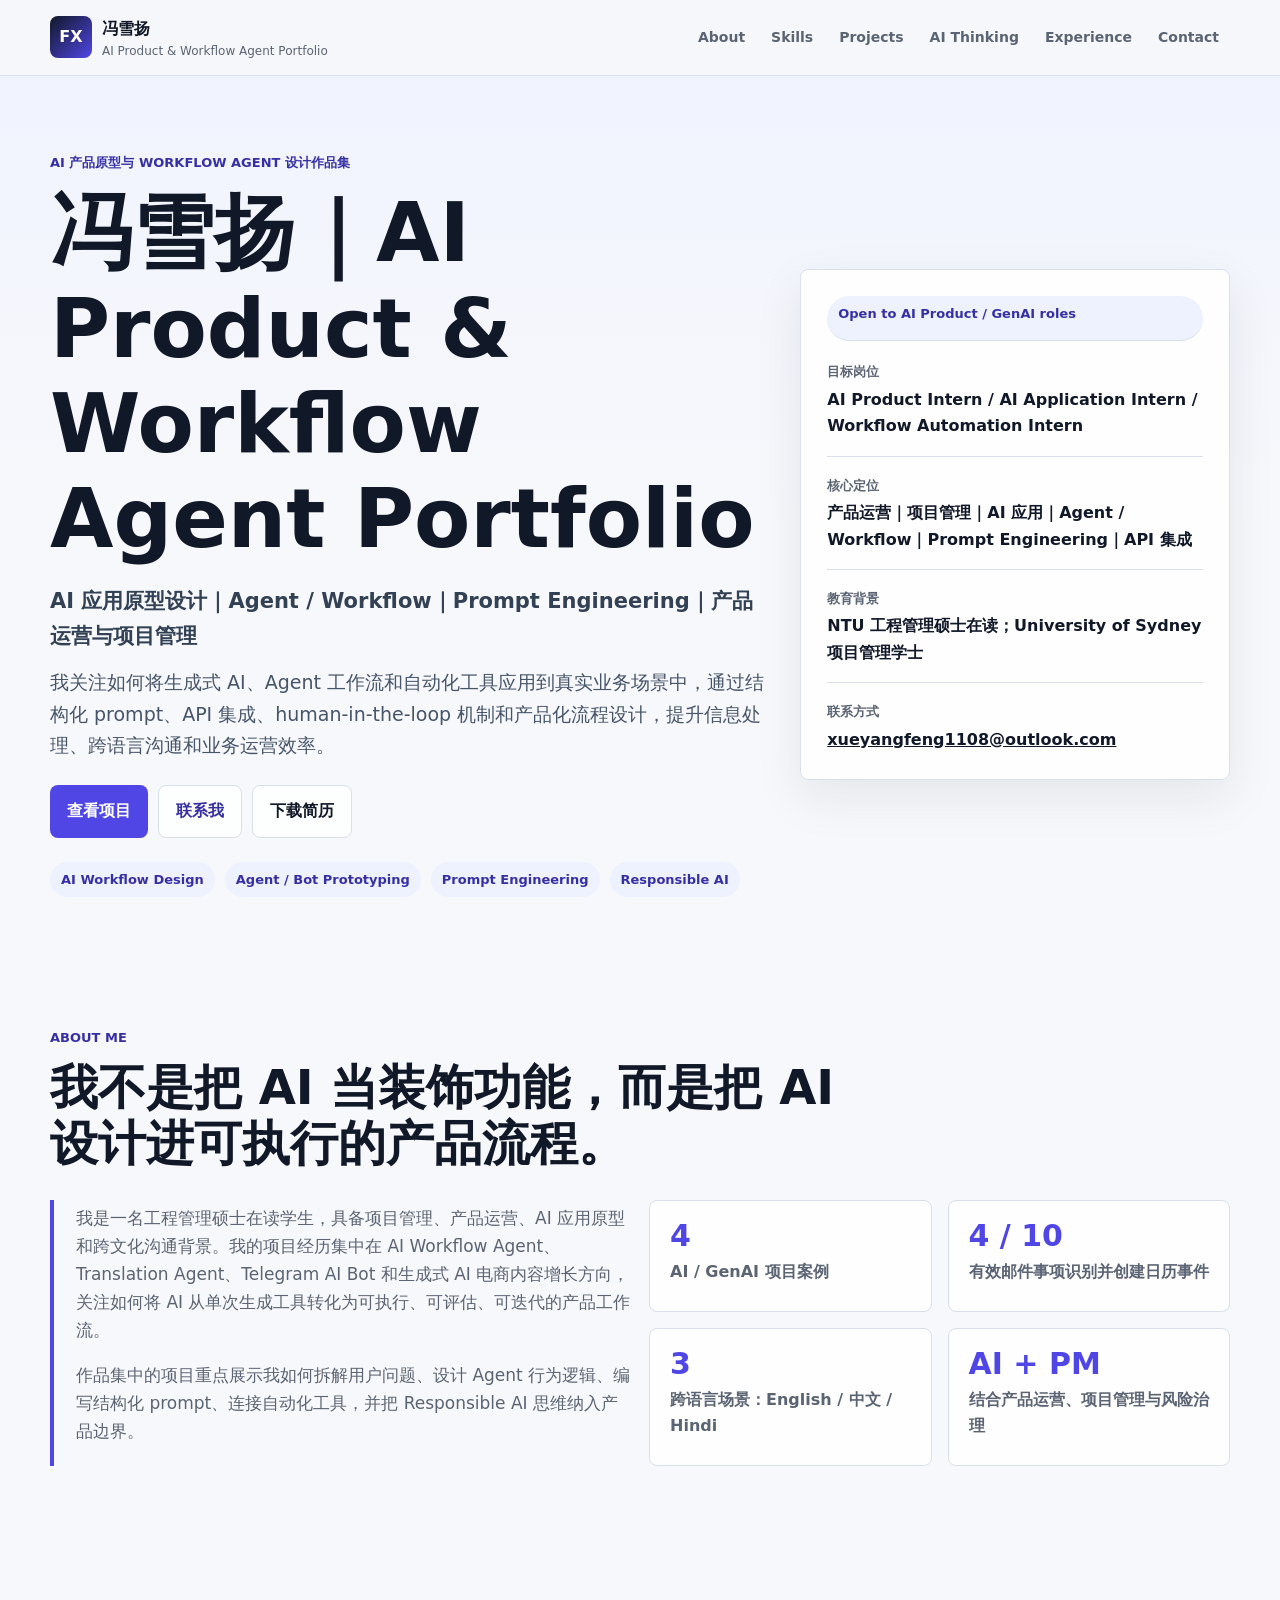
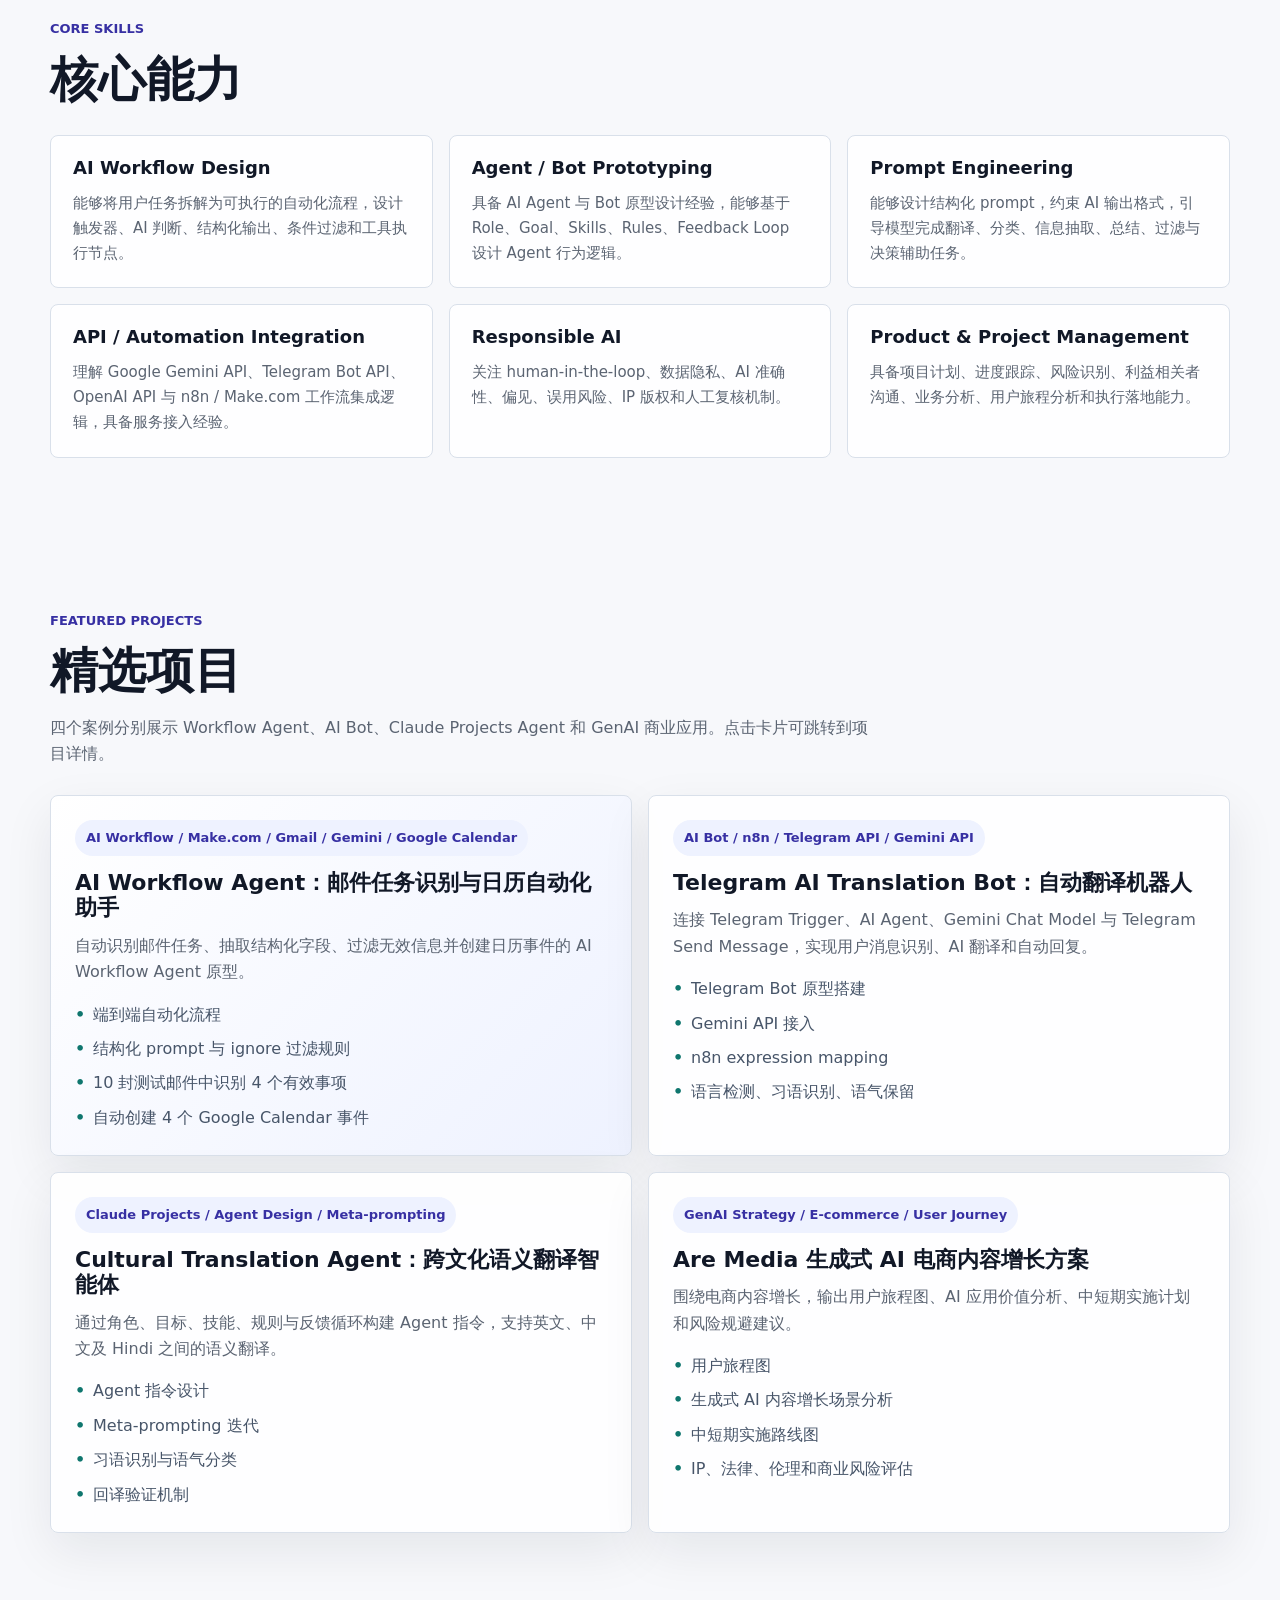
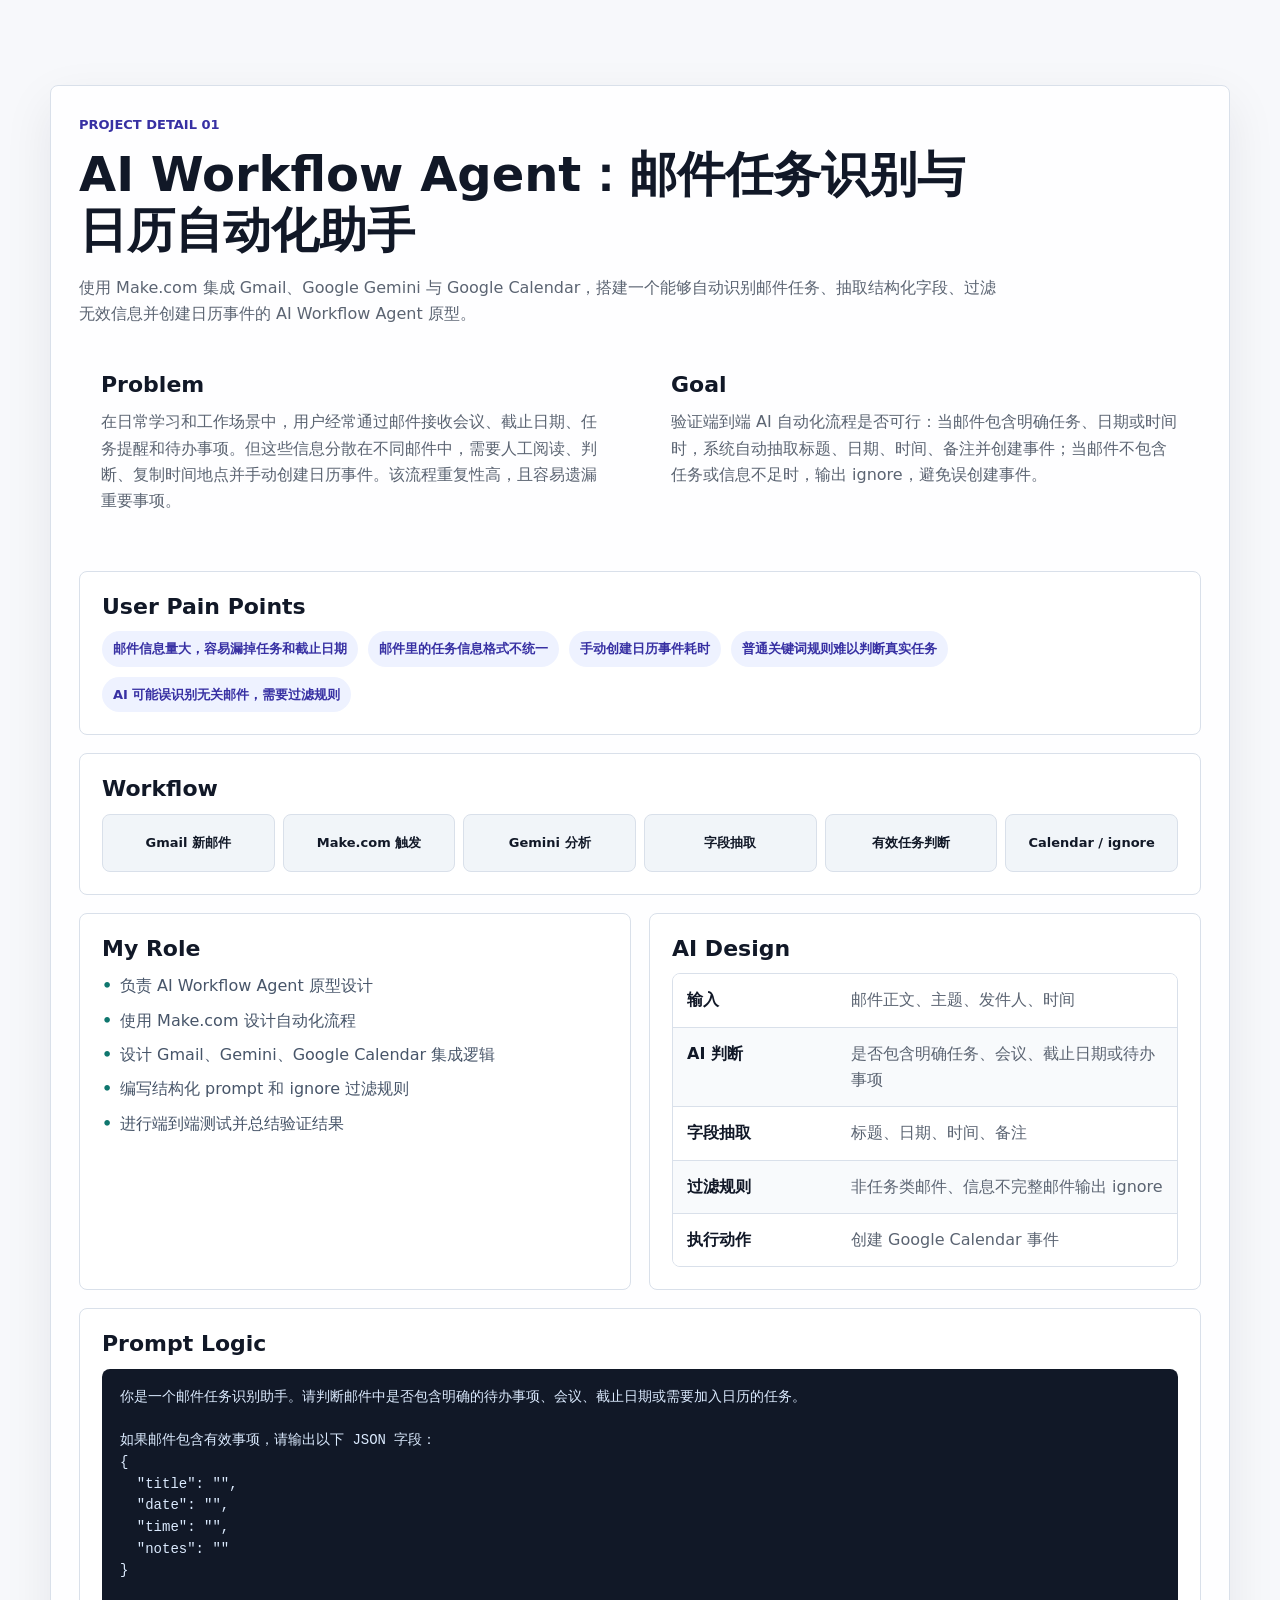
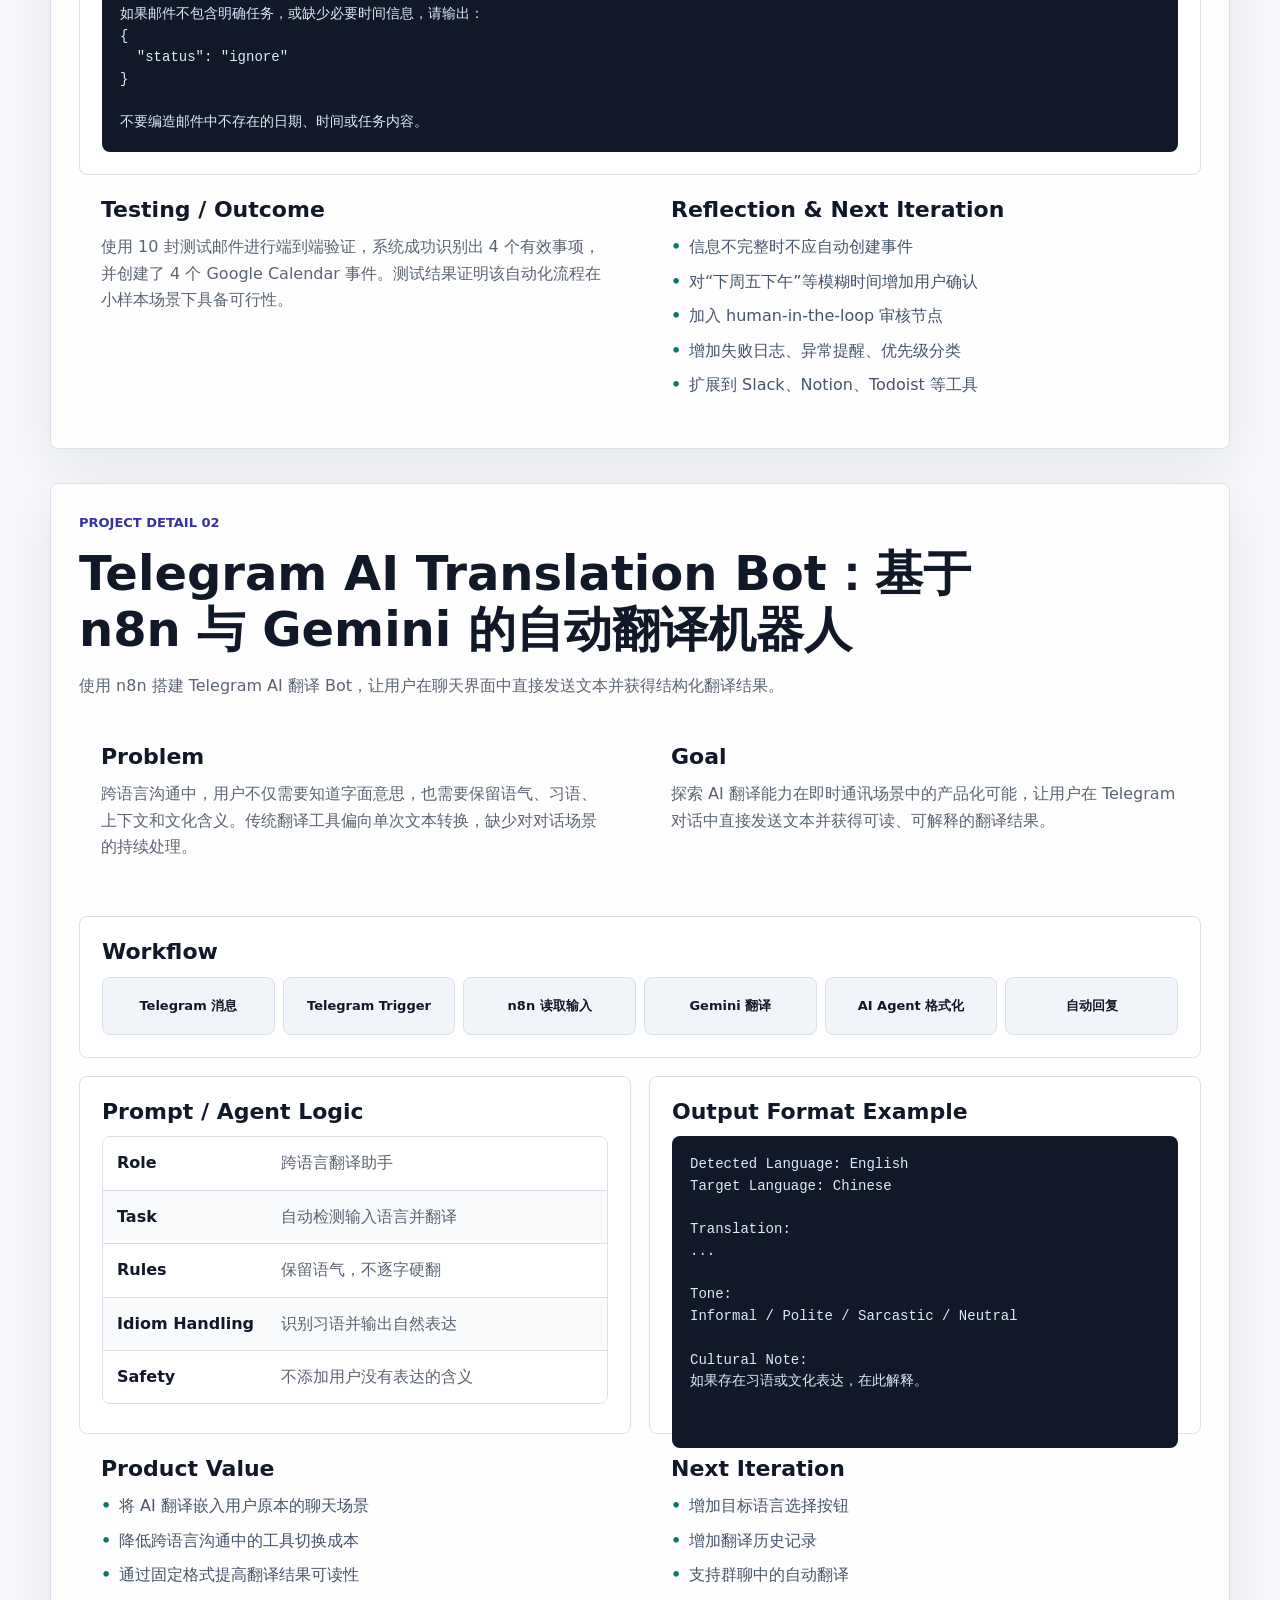
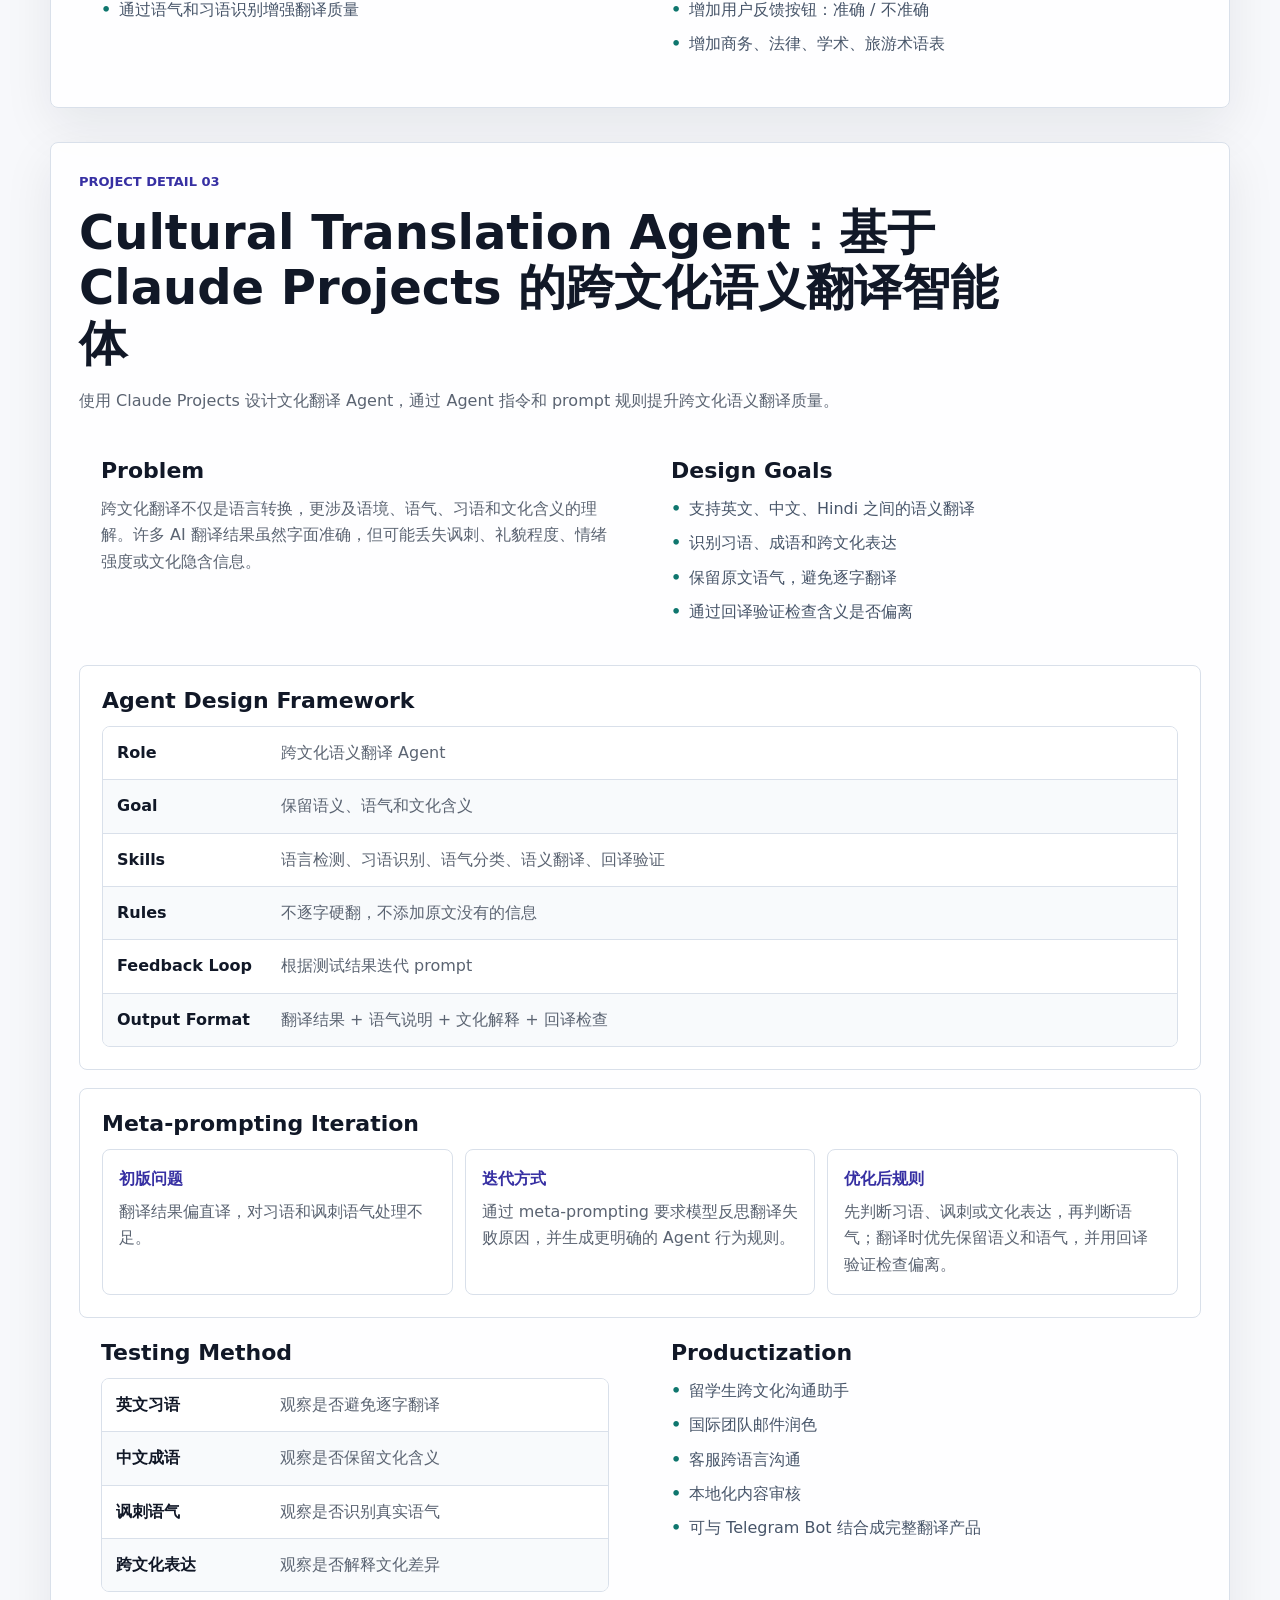
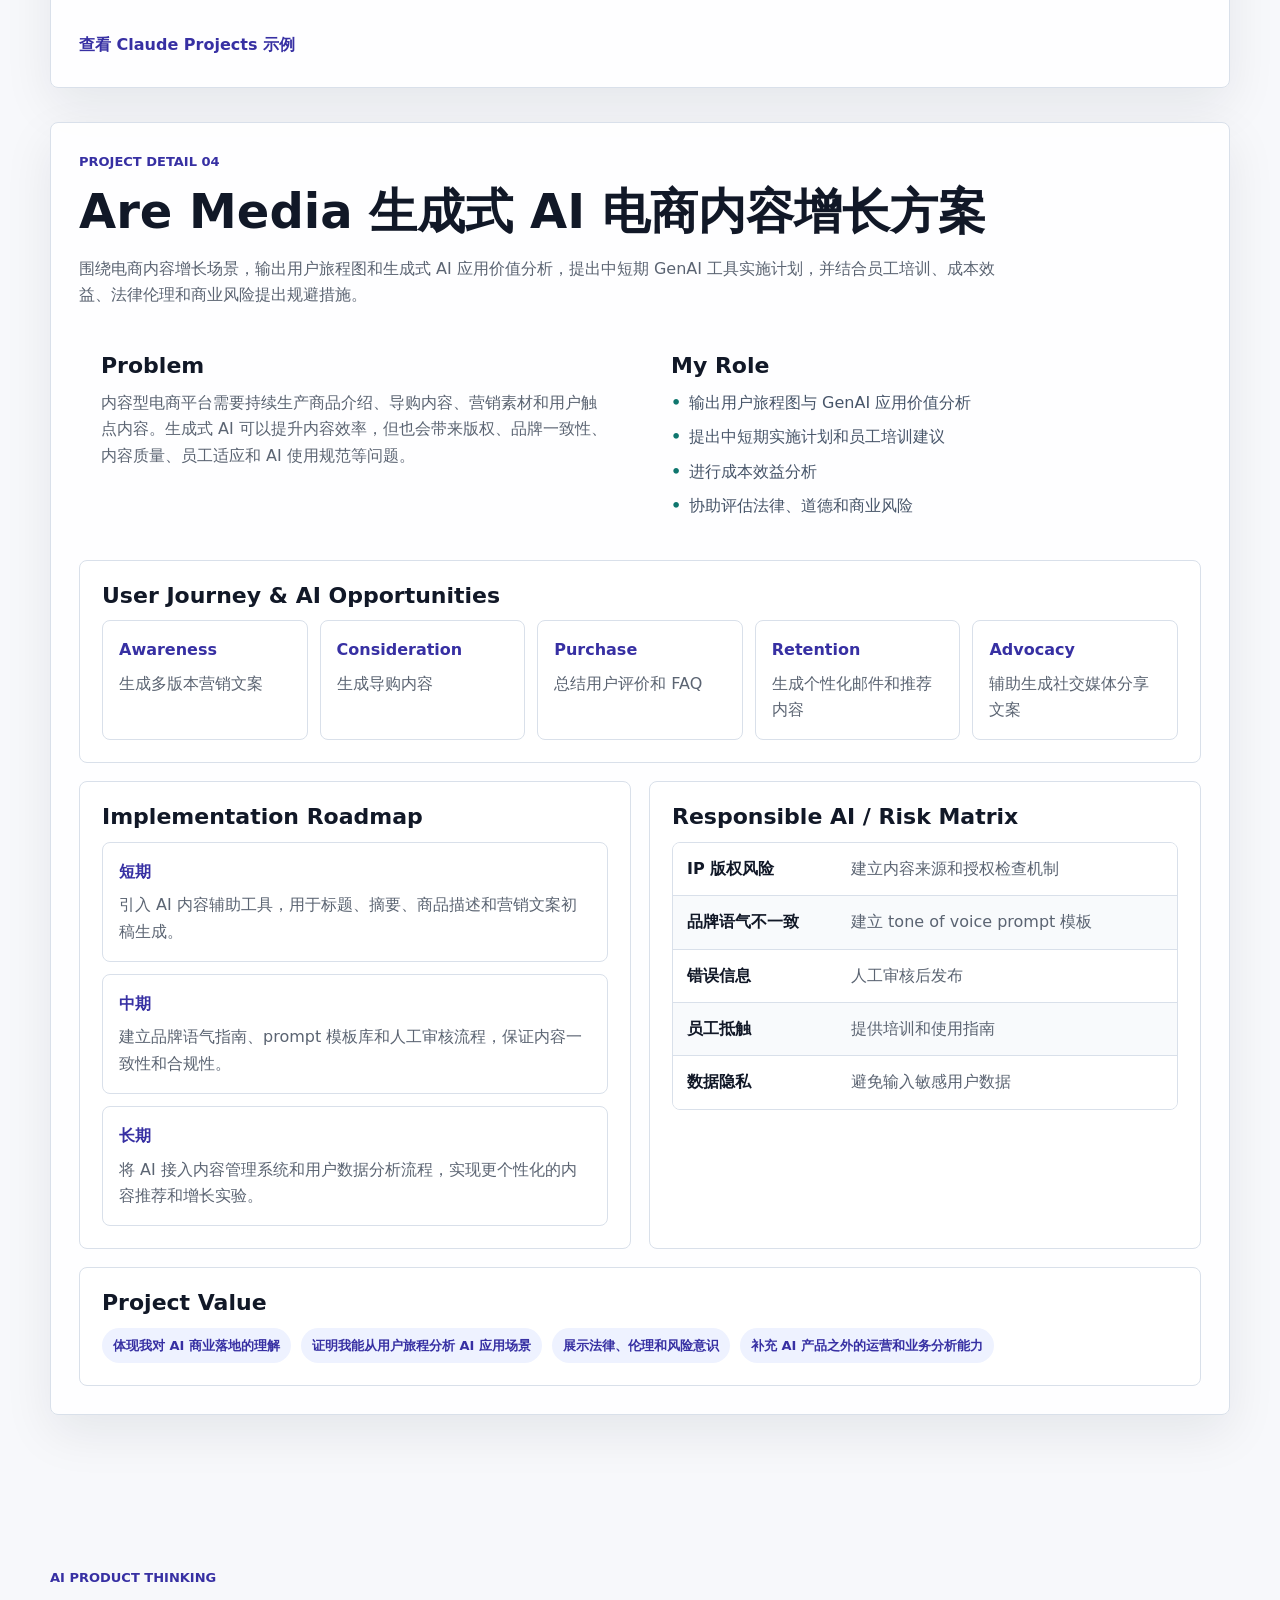
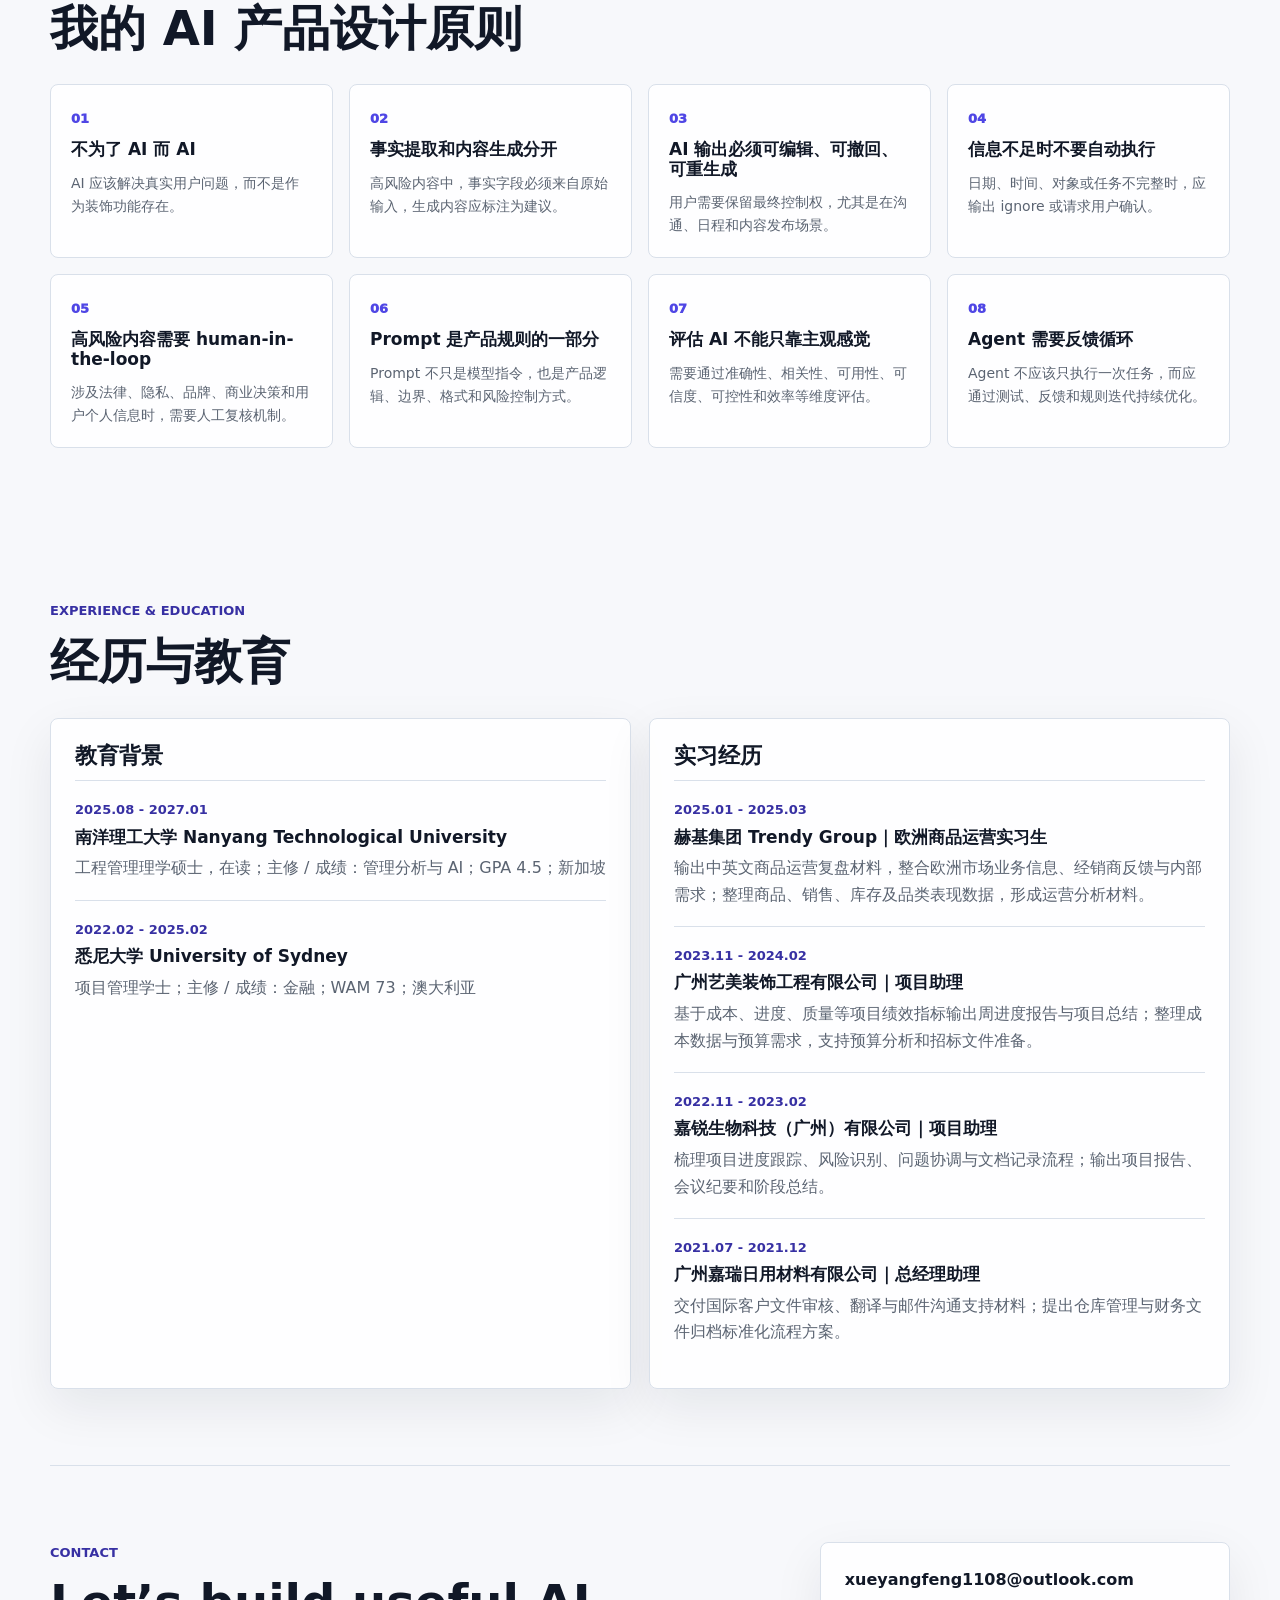
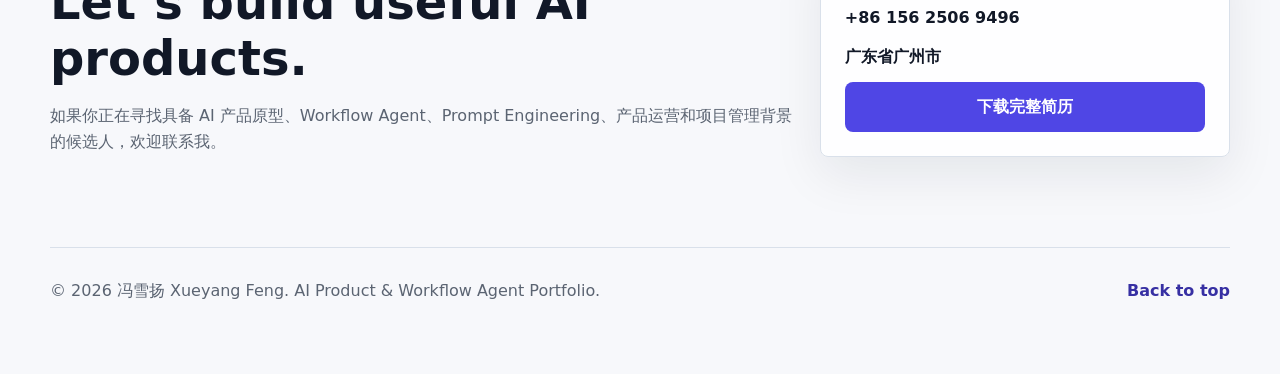
==== index.html @ 859864c3 "Publish AI product portfolio homepage" ====
<!doctype html>
<html lang="zh-CN">
  <head>
    <meta charset="utf-8">
    <meta name="viewport" content="width=device-width, initial-scale=1">
    <meta name="description" content="冯雪扬的 AI 产品原型与 Workflow Agent 设计作品集，面向 AI 产品、AI 应用、Workflow Automation、Prompt Engineering 与 GenAI Business Application 岗位。">
    <title>冯雪扬｜AI Product & Workflow Agent Portfolio</title>
    <style>
:root {
  --bg: #f7f8fb;
  --surface: #ffffff;
  --surface-soft: #f1f5f9;
  --ink: #111827;
  --muted: #5b6472;
  --line: #d9e0ea;
  --accent: #4f46e5;
  --accent-strong: #3730a3;
  --accent-soft: #eef2ff;
  --teal: #0f766e;
  --shadow: 0 18px 50px rgba(15, 23, 42, 0.08);
  --radius: 8px;
  --max: 1180px;
}

* {
  box-sizing: border-box;
}

html {
  scroll-behavior: smooth;
}

body {
  margin: 0;
  background:
    linear-gradient(180deg, rgba(238, 242, 255, 0.85) 0, rgba(247, 248, 251, 0) 520px),
    var(--bg);
  color: var(--ink);
  font-family: Inter, ui-sans-serif, system-ui, -apple-system, BlinkMacSystemFont, "Segoe UI", "PingFang SC", "Microsoft YaHei", sans-serif;
  line-height: 1.65;
}

a {
  color: inherit;
}

p {
  margin-top: 0;
  color: var(--muted);
}

h1,
h2,
h3,
h4 {
  margin-top: 0;
  letter-spacing: 0;
  line-height: 1.16;
}

h1 {
  margin-bottom: 18px;
  font-size: clamp(42px, 7vw, 82px);
}

h2 {
  margin-bottom: 16px;
  font-size: clamp(30px, 4vw, 48px);
}

h3 {
  margin-bottom: 12px;
  font-size: 22px;
}

h4 {
  margin-bottom: 8px;
  font-size: 17px;
}

.site-header {
  position: sticky;
  top: 0;
  z-index: 50;
  display: flex;
  align-items: center;
  justify-content: space-between;
  gap: 18px;
  min-height: 76px;
  padding: 14px max(22px, calc((100vw - var(--max)) / 2));
  border-bottom: 1px solid rgba(217, 224, 234, 0.88);
  background: rgba(247, 248, 251, 0.9);
  backdrop-filter: blur(18px);
}

.brand {
  display: inline-flex;
  align-items: center;
  gap: 10px;
  min-width: max-content;
  text-decoration: none;
}

.brand-mark {
  display: grid;
  width: 42px;
  height: 42px;
  place-items: center;
  border-radius: 8px;
  color: #fff;
  background: linear-gradient(135deg, #111827, #4f46e5);
  font-weight: 900;
}

.brand strong,
.brand small {
  display: block;
}

.brand small {
  max-width: 260px;
  color: var(--muted);
  font-size: 12px;
  line-height: 1.35;
}

.nav {
  display: flex;
  flex-wrap: wrap;
  justify-content: flex-end;
  gap: 4px;
}

.nav a {
  border-radius: 999px;
  padding: 8px 11px;
  color: var(--muted);
  font-size: 14px;
  font-weight: 700;
  text-decoration: none;
}

.nav a:hover {
  color: var(--accent-strong);
  background: var(--accent-soft);
}

.hero,
.section {
  width: min(var(--max), calc(100vw - 40px));
  margin: 0 auto;
}

.hero {
  display: grid;
  grid-template-columns: minmax(0, 1.25fr) minmax(330px, 0.75fr);
  gap: 34px;
  min-height: calc(100vh - 76px);
  padding: 76px 0 54px;
  align-items: center;
}

.section {
  padding: 76px 0;
}

.eyebrow {
  margin-bottom: 12px;
  color: var(--accent-strong);
  font-size: 13px;
  font-weight: 900;
  letter-spacing: 0;
  text-transform: uppercase;
}

.hero-subtitle {
  margin-bottom: 14px;
  color: #334155;
  font-size: 21px;
  font-weight: 800;
}

.hero-lead {
  max-width: 830px;
  margin-bottom: 24px;
  color: #475569;
  font-size: 19px;
}

.hero-actions,
.hero-tags,
.tag-list {
  display: flex;
  flex-wrap: wrap;
  gap: 10px;
}

.button {
  display: inline-flex;
  align-items: center;
  justify-content: center;
  min-height: 46px;
  border-radius: 8px;
  padding: 12px 17px;
  font-weight: 900;
  text-decoration: none;
}

.button.primary {
  color: #fff;
  background: var(--accent);
}

.button.secondary,
.button.ghost {
  border: 1px solid var(--line);
  background: rgba(255, 255, 255, 0.82);
}

.button.secondary {
  color: var(--accent-strong);
}

.button.ghost {
  color: var(--ink);
}

.hero-tags {
  margin-top: 24px;
}

.hero-tags span,
.tag-list li,
.project-label,
.availability {
  border-radius: 999px;
  padding: 7px 11px;
  color: var(--accent-strong);
  background: var(--accent-soft);
  font-size: 13px;
  font-weight: 850;
}

.hero-panel,
.skill-card,
.project-card,
.case-study,
.panel,
.table-card,
.code-card,
.principle-grid article,
.timeline-panel,
.contact-card,
.metrics-grid article {
  border: 1px solid var(--line);
  border-radius: var(--radius);
  background: rgba(255, 255, 255, 0.92);
  box-shadow: var(--shadow);
}

.hero-panel {
  padding: 26px;
}

.hero-panel dl {
  display: grid;
  gap: 18px;
  margin: 20px 0 0;
}

.hero-panel div {
  padding-bottom: 16px;
  border-bottom: 1px solid var(--line);
}

.hero-panel div:last-child {
  padding-bottom: 0;
  border-bottom: 0;
}

.hero-panel dt {
  color: var(--muted);
  font-size: 13px;
  font-weight: 900;
}

.hero-panel dd {
  margin: 4px 0 0;
  font-weight: 800;
}

.section-heading {
  max-width: 820px;
  margin-bottom: 28px;
}

.about-layout,
.experience-layout,
.two-column,
.case-grid {
  display: grid;
  grid-template-columns: repeat(2, minmax(0, 1fr));
  gap: 18px;
}

.about-copy {
  border-left: 4px solid var(--accent);
  padding: 4px 0 4px 22px;
}

.about-copy p {
  font-size: 17px;
}

.metrics-grid,
.card-grid,
.project-grid,
.principle-grid {
  display: grid;
  gap: 16px;
}

.metrics-grid {
  grid-template-columns: repeat(2, minmax(0, 1fr));
}

.metrics-grid article {
  padding: 20px;
  box-shadow: none;
}

.metrics-grid strong {
  display: block;
  color: var(--accent);
  font-size: 30px;
  line-height: 1;
}

.metrics-grid span {
  display: block;
  margin-top: 8px;
  color: var(--muted);
  font-weight: 700;
}

.card-grid.six {
  grid-template-columns: repeat(3, minmax(0, 1fr));
}

.skill-card {
  padding: 22px;
  box-shadow: none;
}

.skill-card h3 {
  font-size: 18px;
}

.skill-card p {
  margin-bottom: 0;
  font-size: 15px;
}

.project-grid {
  grid-template-columns: repeat(2, minmax(0, 1fr));
}

.project-card {
  display: block;
  padding: 24px;
  color: inherit;
  text-decoration: none;
  transition: transform 160ms ease, border-color 160ms ease;
}

.project-card:hover {
  transform: translateY(-3px);
  border-color: rgba(79, 70, 229, 0.45);
}

.project-card.featured {
  background: linear-gradient(135deg, #ffffff 0%, #eef2ff 100%);
}

.project-label {
  display: inline-block;
  margin-bottom: 14px;
}

.check-list {
  display: grid;
  gap: 8px;
  margin: 0;
  padding: 0;
  list-style: none;
}

.check-list li {
  position: relative;
  padding-left: 18px;
  color: #475569;
}

.check-list li::before {
  position: absolute;
  left: 0;
  color: var(--teal);
  content: "•";
  font-weight: 900;
}

.detail-section {
  display: grid;
  gap: 34px;
}

.case-study {
  padding: 28px;
  scroll-margin-top: 98px;
}

.case-header {
  max-width: 930px;
  margin-bottom: 22px;
}

.case-grid section,
.panel,
.table-card,
.code-card {
  padding: 22px;
}

.panel,
.table-card,
.code-card {
  margin-top: 18px;
  box-shadow: none;
}

.tag-list {
  margin: 0;
  padding: 0;
  list-style: none;
}

.flow {
  display: grid;
  grid-template-columns: repeat(6, minmax(0, 1fr));
  gap: 8px;
}

.flow span {
  display: grid;
  min-height: 58px;
  place-items: center;
  border: 1px solid var(--line);
  border-radius: 8px;
  padding: 10px;
  color: var(--ink);
  background: var(--surface-soft);
  font-size: 13px;
  font-weight: 850;
  text-align: center;
}

.info-table {
  display: grid;
  border: 1px solid var(--line);
  border-radius: 8px;
  overflow: hidden;
}

.info-table div {
  display: grid;
  grid-template-columns: 150px minmax(0, 1fr);
  gap: 14px;
  padding: 13px 14px;
  border-bottom: 1px solid var(--line);
  background: #fff;
}

.info-table div:nth-child(2n) {
  background: #f8fafc;
}

.info-table div:last-child {
  border-bottom: 0;
}

.info-table strong {
  color: var(--ink);
}

.info-table span {
  color: var(--muted);
}

pre {
  margin: 0;
  overflow-x: auto;
  border-radius: 8px;
  padding: 18px;
  color: #dbeafe;
  background: #111827;
  font-size: 14px;
  line-height: 1.55;
}

code {
  font-family: "SFMono-Regular", Consolas, "Liberation Mono", Menlo, monospace;
}

.code-card.compact pre {
  min-height: 100%;
}

.iteration-grid,
.journey,
.roadmap {
  display: grid;
  gap: 12px;
}

.iteration-grid {
  grid-template-columns: repeat(3, minmax(0, 1fr));
}

.iteration-grid article,
.journey article,
.roadmap article {
  border: 1px solid var(--line);
  border-radius: 8px;
  padding: 16px;
  background: #fff;
}

.iteration-grid span,
.journey strong,
.roadmap strong {
  display: block;
  margin-bottom: 7px;
  color: var(--accent-strong);
  font-weight: 900;
}

.journey {
  grid-template-columns: repeat(5, minmax(0, 1fr));
}

.journey span {
  color: var(--muted);
}

.roadmap article p,
.iteration-grid article p {
  margin-bottom: 0;
}

.text-link {
  display: inline-flex;
  margin-top: 18px;
  color: var(--accent-strong);
  font-weight: 900;
  text-decoration: none;
}

.text-link:hover {
  text-decoration: underline;
}

.principle-grid {
  grid-template-columns: repeat(4, minmax(0, 1fr));
}

.principle-grid article {
  padding: 20px;
  box-shadow: none;
}

.principle-grid span {
  color: var(--accent);
  font-size: 13px;
  font-weight: 950;
}

.principle-grid h3 {
  margin-top: 8px;
  font-size: 17px;
}

.principle-grid p {
  margin-bottom: 0;
  font-size: 14px;
}

.timeline-panel {
  padding: 24px;
}

.timeline-panel article {
  padding: 18px 0;
  border-top: 1px solid var(--line);
}

.timeline-panel span {
  display: block;
  margin-bottom: 7px;
  color: var(--accent-strong);
  font-size: 13px;
  font-weight: 900;
}

.timeline-panel p {
  margin-bottom: 0;
}

.contact-section {
  display: grid;
  grid-template-columns: minmax(0, 1fr) minmax(320px, 0.55fr);
  gap: 24px;
  align-items: start;
  border-top: 1px solid var(--line);
}

.contact-card {
  display: grid;
  gap: 12px;
  padding: 24px;
}

.contact-card a:not(.button),
.contact-card span {
  overflow-wrap: anywhere;
  color: var(--ink);
  font-weight: 900;
  text-decoration: none;
}

.site-footer {
  display: flex;
  justify-content: space-between;
  gap: 18px;
  width: min(var(--max), calc(100vw - 40px));
  margin: 0 auto;
  padding: 30px 0 42px;
  border-top: 1px solid var(--line);
  color: var(--muted);
}

.site-footer p {
  margin: 0;
}

.site-footer a {
  color: var(--accent-strong);
  font-weight: 900;
  text-decoration: none;
}

@media (max-width: 1020px) {
  .site-header {
    align-items: flex-start;
    flex-direction: column;
  }

  .nav {
    justify-content: flex-start;
  }

  .hero,
  .about-layout,
  .experience-layout,
  .two-column,
  .contact-section {
    grid-template-columns: 1fr;
  }

  .card-grid.six,
  .principle-grid {
    grid-template-columns: repeat(2, minmax(0, 1fr));
  }

  .flow,
  .journey {
    grid-template-columns: repeat(3, minmax(0, 1fr));
  }
}

@media (max-width: 740px) {
  .hero,
  .section,
  .site-footer {
    width: min(100% - 28px, var(--max));
  }

  .site-header {
    padding-right: 14px;
    padding-left: 14px;
  }

  .brand {
    align-items: flex-start;
  }

  .nav {
    gap: 2px;
  }

  .nav a {
    padding: 7px 9px;
    font-size: 13px;
  }

  h1 {
    font-size: 40px;
  }

  h2 {
    font-size: 30px;
  }

  .hero {
    min-height: auto;
    padding-top: 46px;
  }

  .hero-subtitle,
  .hero-lead {
    font-size: 17px;
  }

  .metrics-grid,
  .card-grid.six,
  .project-grid,
  .case-grid,
  .principle-grid,
  .iteration-grid,
  .flow,
  .journey {
    grid-template-columns: 1fr;
  }

  .case-study {
    padding: 20px;
  }

  .info-table div {
    grid-template-columns: 1fr;
    gap: 5px;
  }

  .site-footer {
    flex-direction: column;
  }
}

</style>
  </head>
  <body>
    <header class="site-header">
      <a class="brand" href="#top" aria-label="Back to top">
        <span class="brand-mark">FX</span>
        <span>
          <strong>冯雪扬</strong>
          <small>AI Product & Workflow Agent Portfolio</small>
        </span>
      </a>
      <nav class="nav" aria-label="Main navigation">
        <a href="#about">About</a>
        <a href="#skills">Skills</a>
        <a href="#projects">Projects</a>
        <a href="#thinking">AI Thinking</a>
        <a href="#experience">Experience</a>
        <a href="#contact">Contact</a>
      </nav>
    </header>

    <main id="top">
      <section class="hero">
        <div class="hero-content">
          <p class="eyebrow">AI 产品原型与 Workflow Agent 设计作品集</p>
          <h1>冯雪扬｜AI Product & Workflow Agent Portfolio</h1>
          <p class="hero-subtitle">AI 应用原型设计｜Agent / Workflow｜Prompt Engineering｜产品运营与项目管理</p>
          <p class="hero-lead">
            我关注如何将生成式 AI、Agent 工作流和自动化工具应用到真实业务场景中，通过结构化 prompt、API 集成、human-in-the-loop 机制和产品化流程设计，提升信息处理、跨语言沟通和业务运营效率。
          </p>
          <div class="hero-actions">
            <a class="button primary" href="#projects">查看项目</a>
            <a class="button secondary" href="#contact">联系我</a>
            <a class="button ghost" href="[data-uri]" download="xueyang-feng-resume.docx">下载简历</a>
          </div>
          <div class="hero-tags" aria-label="Core capability tags">
            <span>AI Workflow Design</span>
            <span>Agent / Bot Prototyping</span>
            <span>Prompt Engineering</span>
            <span>Responsible AI</span>
          </div>
        </div>
        <aside class="hero-panel" aria-label="Candidate summary">
          <div class="availability">Open to AI Product / GenAI roles</div>
          <dl>
            <div>
              <dt>目标岗位</dt>
              <dd>AI Product Intern / AI Application Intern / Workflow Automation Intern</dd>
            </div>
            <div>
              <dt>核心定位</dt>
              <dd>产品运营｜项目管理｜AI 应用｜Agent / Workflow｜Prompt Engineering｜API 集成</dd>
            </div>
            <div>
              <dt>教育背景</dt>
              <dd>NTU 工程管理硕士在读；University of Sydney 项目管理学士</dd>
            </div>
            <div>
              <dt>联系方式</dt>
              <dd><a href="mailto:xueyangfeng1108@outlook.com">xueyangfeng1108@outlook.com</a></dd>
            </div>
          </dl>
        </aside>
      </section>

      <section class="section" id="about">
        <div class="section-heading">
          <p class="eyebrow">About Me</p>
          <h2>我不是把 AI 当装饰功能，而是把 AI 设计进可执行的产品流程。</h2>
        </div>
        <div class="about-layout">
          <div class="about-copy">
            <p>
              我是一名工程管理硕士在读学生，具备项目管理、产品运营、AI 应用原型和跨文化沟通背景。我的项目经历集中在 AI Workflow Agent、Translation Agent、Telegram AI Bot 和生成式 AI 电商内容增长方向，关注如何将 AI 从单次生成工具转化为可执行、可评估、可迭代的产品工作流。
            </p>
            <p>
              作品集中的项目重点展示我如何拆解用户问题、设计 Agent 行为逻辑、编写结构化 prompt、连接自动化工具，并把 Responsible AI 思维纳入产品边界。
            </p>
          </div>
          <div class="metrics-grid">
            <article><strong>4</strong><span>AI / GenAI 项目案例</span></article>
            <article><strong>4 / 10</strong><span>有效邮件事项识别并创建日历事件</span></article>
            <article><strong>3</strong><span>跨语言场景：English / 中文 / Hindi</span></article>
            <article><strong>AI + PM</strong><span>结合产品运营、项目管理与风险治理</span></article>
          </div>
        </div>
      </section>

      <section class="section" id="skills">
        <div class="section-heading">
          <p class="eyebrow">Core Skills</p>
          <h2>核心能力</h2>
        </div>
        <div class="card-grid six">
          <article class="skill-card">
            <h3>AI Workflow Design</h3>
            <p>能够将用户任务拆解为可执行的自动化流程，设计触发器、AI 判断、结构化输出、条件过滤和工具执行节点。</p>
          </article>
          <article class="skill-card">
            <h3>Agent / Bot Prototyping</h3>
            <p>具备 AI Agent 与 Bot 原型设计经验，能够基于 Role、Goal、Skills、Rules、Feedback Loop 设计 Agent 行为逻辑。</p>
          </article>
          <article class="skill-card">
            <h3>Prompt Engineering</h3>
            <p>能够设计结构化 prompt，约束 AI 输出格式，引导模型完成翻译、分类、信息抽取、总结、过滤与决策辅助任务。</p>
          </article>
          <article class="skill-card">
            <h3>API / Automation Integration</h3>
            <p>理解 Google Gemini API、Telegram Bot API、OpenAI API 与 n8n / Make.com 工作流集成逻辑，具备服务接入经验。</p>
          </article>
          <article class="skill-card">
            <h3>Responsible AI</h3>
            <p>关注 human-in-the-loop、数据隐私、AI 准确性、偏见、误用风险、IP 版权和人工复核机制。</p>
          </article>
          <article class="skill-card">
            <h3>Product & Project Management</h3>
            <p>具备项目计划、进度跟踪、风险识别、利益相关者沟通、业务分析、用户旅程分析和执行落地能力。</p>
          </article>
        </div>
      </section>

      <section class="section" id="projects">
        <div class="section-heading">
          <p class="eyebrow">Featured Projects</p>
          <h2>精选项目</h2>
          <p>四个案例分别展示 Workflow Agent、AI Bot、Claude Projects Agent 和 GenAI 商业应用。点击卡片可跳转到项目详情。</p>
        </div>
        <div class="project-grid">
          <a class="project-card featured" href="#project-workflow">
            <span class="project-label">AI Workflow / Make.com / Gmail / Gemini / Google Calendar</span>
            <h3>AI Workflow Agent：邮件任务识别与日历自动化助手</h3>
            <p>自动识别邮件任务、抽取结构化字段、过滤无效信息并创建日历事件的 AI Workflow Agent 原型。</p>
            <ul class="check-list">
              <li>端到端自动化流程</li>
              <li>结构化 prompt 与 ignore 过滤规则</li>
              <li>10 封测试邮件中识别 4 个有效事项</li>
              <li>自动创建 4 个 Google Calendar 事件</li>
            </ul>
          </a>
          <a class="project-card" href="#project-bot">
            <span class="project-label">AI Bot / n8n / Telegram API / Gemini API</span>
            <h3>Telegram AI Translation Bot：自动翻译机器人</h3>
            <p>连接 Telegram Trigger、AI Agent、Gemini Chat Model 与 Telegram Send Message，实现用户消息识别、AI 翻译和自动回复。</p>
            <ul class="check-list">
              <li>Telegram Bot 原型搭建</li>
              <li>Gemini API 接入</li>
              <li>n8n expression mapping</li>
              <li>语言检测、习语识别、语气保留</li>
            </ul>
          </a>
          <a class="project-card" href="#project-translation">
            <span class="project-label">Claude Projects / Agent Design / Meta-prompting</span>
            <h3>Cultural Translation Agent：跨文化语义翻译智能体</h3>
            <p>通过角色、目标、技能、规则与反馈循环构建 Agent 指令，支持英文、中文及 Hindi 之间的语义翻译。</p>
            <ul class="check-list">
              <li>Agent 指令设计</li>
              <li>Meta-prompting 迭代</li>
              <li>习语识别与语气分类</li>
              <li>回译验证机制</li>
            </ul>
          </a>
          <a class="project-card" href="#project-genai">
            <span class="project-label">GenAI Strategy / E-commerce / User Journey</span>
            <h3>Are Media 生成式 AI 电商内容增长方案</h3>
            <p>围绕电商内容增长，输出用户旅程图、AI 应用价值分析、中短期实施计划和风险规避建议。</p>
            <ul class="check-list">
              <li>用户旅程图</li>
              <li>生成式 AI 内容增长场景分析</li>
              <li>中短期实施路线图</li>
              <li>IP、法律、伦理和商业风险评估</li>
            </ul>
          </a>
        </div>
      </section>

      <section class="section detail-section" aria-label="Project detail sections">
        <article class="case-study" id="project-workflow">
          <div class="case-header">
            <p class="eyebrow">Project Detail 01</p>
            <h2>AI Workflow Agent：邮件任务识别与日历自动化助手</h2>
            <p>使用 Make.com 集成 Gmail、Google Gemini 与 Google Calendar，搭建一个能够自动识别邮件任务、抽取结构化字段、过滤无效信息并创建日历事件的 AI Workflow Agent 原型。</p>
          </div>
          <div class="case-grid">
            <section>
              <h3>Problem</h3>
              <p>在日常学习和工作场景中，用户经常通过邮件接收会议、截止日期、任务提醒和待办事项。但这些信息分散在不同邮件中，需要人工阅读、判断、复制时间地点并手动创建日历事件。该流程重复性高，且容易遗漏重要事项。</p>
            </section>
            <section>
              <h3>Goal</h3>
              <p>验证端到端 AI 自动化流程是否可行：当邮件包含明确任务、日期或时间时，系统自动抽取标题、日期、时间、备注并创建事件；当邮件不包含任务或信息不足时，输出 ignore，避免误创建事件。</p>
            </section>
          </div>
          <div class="panel">
            <h3>User Pain Points</h3>
            <ul class="tag-list">
              <li>邮件信息量大，容易漏掉任务和截止日期</li>
              <li>邮件里的任务信息格式不统一</li>
              <li>手动创建日历事件耗时</li>
              <li>普通关键词规则难以判断真实任务</li>
              <li>AI 可能误识别无关邮件，需要过滤规则</li>
            </ul>
          </div>
          <div class="panel">
            <h3>Workflow</h3>
            <div class="flow">
              <span>Gmail 新邮件</span>
              <span>Make.com 触发</span>
              <span>Gemini 分析</span>
              <span>字段抽取</span>
              <span>有效任务判断</span>
              <span>Calendar / ignore</span>
            </div>
          </div>
          <div class="two-column">
            <div class="panel">
              <h3>My Role</h3>
              <ul class="check-list">
                <li>负责 AI Workflow Agent 原型设计</li>
                <li>使用 Make.com 设计自动化流程</li>
                <li>设计 Gmail、Gemini、Google Calendar 集成逻辑</li>
                <li>编写结构化 prompt 和 ignore 过滤规则</li>
                <li>进行端到端测试并总结验证结果</li>
              </ul>
            </div>
            <div class="table-card">
              <h3>AI Design</h3>
              <div class="info-table">
                <div><strong>输入</strong><span>邮件正文、主题、发件人、时间</span></div>
                <div><strong>AI 判断</strong><span>是否包含明确任务、会议、截止日期或待办事项</span></div>
                <div><strong>字段抽取</strong><span>标题、日期、时间、备注</span></div>
                <div><strong>过滤规则</strong><span>非任务类邮件、信息不完整邮件输出 ignore</span></div>
                <div><strong>执行动作</strong><span>创建 Google Calendar 事件</span></div>
              </div>
            </div>
          </div>
          <div class="code-card">
            <h3>Prompt Logic</h3>
            <pre><code>你是一个邮件任务识别助手。请判断邮件中是否包含明确的待办事项、会议、截止日期或需要加入日历的任务。

如果邮件包含有效事项，请输出以下 JSON 字段：
{
  "title": "",
  "date": "",
  "time": "",
  "notes": ""
}

如果邮件不包含明确任务，或缺少必要时间信息，请输出：
{
  "status": "ignore"
}

不要编造邮件中不存在的日期、时间或任务内容。</code></pre>
          </div>
          <div class="case-grid">
            <section>
              <h3>Testing / Outcome</h3>
              <p>使用 10 封测试邮件进行端到端验证，系统成功识别出 4 个有效事项，并创建了 4 个 Google Calendar 事件。测试结果证明该自动化流程在小样本场景下具备可行性。</p>
            </section>
            <section>
              <h3>Reflection & Next Iteration</h3>
              <ul class="check-list">
                <li>信息不完整时不应自动创建事件</li>
                <li>对“下周五下午”等模糊时间增加用户确认</li>
                <li>加入 human-in-the-loop 审核节点</li>
                <li>增加失败日志、异常提醒、优先级分类</li>
                <li>扩展到 Slack、Notion、Todoist 等工具</li>
              </ul>
            </section>
          </div>
        </article>

        <article class="case-study" id="project-bot">
          <div class="case-header">
            <p class="eyebrow">Project Detail 02</p>
            <h2>Telegram AI Translation Bot：基于 n8n 与 Gemini 的自动翻译机器人</h2>
            <p>使用 n8n 搭建 Telegram AI 翻译 Bot，让用户在聊天界面中直接发送文本并获得结构化翻译结果。</p>
          </div>
          <div class="case-grid">
            <section>
              <h3>Problem</h3>
              <p>跨语言沟通中，用户不仅需要知道字面意思，也需要保留语气、习语、上下文和文化含义。传统翻译工具偏向单次文本转换，缺少对对话场景的持续处理。</p>
            </section>
            <section>
              <h3>Goal</h3>
              <p>探索 AI 翻译能力在即时通讯场景中的产品化可能，让用户在 Telegram 对话中直接发送文本并获得可读、可解释的翻译结果。</p>
            </section>
          </div>
          <div class="panel">
            <h3>Workflow</h3>
            <div class="flow">
              <span>Telegram 消息</span>
              <span>Telegram Trigger</span>
              <span>n8n 读取输入</span>
              <span>Gemini 翻译</span>
              <span>AI Agent 格式化</span>
              <span>自动回复</span>
            </div>
          </div>
          <div class="two-column">
            <div class="table-card">
              <h3>Prompt / Agent Logic</h3>
              <div class="info-table">
                <div><strong>Role</strong><span>跨语言翻译助手</span></div>
                <div><strong>Task</strong><span>自动检测输入语言并翻译</span></div>
                <div><strong>Rules</strong><span>保留语气，不逐字硬翻</span></div>
                <div><strong>Idiom Handling</strong><span>识别习语并输出自然表达</span></div>
                <div><strong>Safety</strong><span>不添加用户没有表达的含义</span></div>
              </div>
            </div>
            <div class="code-card compact">
              <h3>Output Format Example</h3>
              <pre><code>Detected Language: English
Target Language: Chinese

Translation:
...

Tone:
Informal / Polite / Sarcastic / Neutral

Cultural Note:
如果存在习语或文化表达，在此解释。</code></pre>
            </div>
          </div>
          <div class="case-grid">
            <section>
              <h3>Product Value</h3>
              <ul class="check-list">
                <li>将 AI 翻译嵌入用户原本的聊天场景</li>
                <li>降低跨语言沟通中的工具切换成本</li>
                <li>通过固定格式提高翻译结果可读性</li>
                <li>通过语气和习语识别增强翻译质量</li>
              </ul>
            </section>
            <section>
              <h3>Next Iteration</h3>
              <ul class="check-list">
                <li>增加目标语言选择按钮</li>
                <li>增加翻译历史记录</li>
                <li>支持群聊中的自动翻译</li>
                <li>增加用户反馈按钮：准确 / 不准确</li>
                <li>增加商务、法律、学术、旅游术语表</li>
              </ul>
            </section>
          </div>
        </article>

        <article class="case-study" id="project-translation">
          <div class="case-header">
            <p class="eyebrow">Project Detail 03</p>
            <h2>Cultural Translation Agent：基于 Claude Projects 的跨文化语义翻译智能体</h2>
            <p>使用 Claude Projects 设计文化翻译 Agent，通过 Agent 指令和 prompt 规则提升跨文化语义翻译质量。</p>
          </div>
          <div class="case-grid">
            <section>
              <h3>Problem</h3>
              <p>跨文化翻译不仅是语言转换，更涉及语境、语气、习语和文化含义的理解。许多 AI 翻译结果虽然字面准确，但可能丢失讽刺、礼貌程度、情绪强度或文化隐含信息。</p>
            </section>
            <section>
              <h3>Design Goals</h3>
              <ul class="check-list">
                <li>支持英文、中文、Hindi 之间的语义翻译</li>
                <li>识别习语、成语和跨文化表达</li>
                <li>保留原文语气，避免逐字翻译</li>
                <li>通过回译验证检查含义是否偏离</li>
              </ul>
            </section>
          </div>
          <div class="table-card">
            <h3>Agent Design Framework</h3>
            <div class="info-table columns">
              <div><strong>Role</strong><span>跨文化语义翻译 Agent</span></div>
              <div><strong>Goal</strong><span>保留语义、语气和文化含义</span></div>
              <div><strong>Skills</strong><span>语言检测、习语识别、语气分类、语义翻译、回译验证</span></div>
              <div><strong>Rules</strong><span>不逐字硬翻，不添加原文没有的信息</span></div>
              <div><strong>Feedback Loop</strong><span>根据测试结果迭代 prompt</span></div>
              <div><strong>Output Format</strong><span>翻译结果 + 语气说明 + 文化解释 + 回译检查</span></div>
            </div>
          </div>
          <div class="panel">
            <h3>Meta-prompting Iteration</h3>
            <div class="iteration-grid">
              <article><span>初版问题</span><p>翻译结果偏直译，对习语和讽刺语气处理不足。</p></article>
              <article><span>迭代方式</span><p>通过 meta-prompting 要求模型反思翻译失败原因，并生成更明确的 Agent 行为规则。</p></article>
              <article><span>优化后规则</span><p>先判断习语、讽刺或文化表达，再判断语气；翻译时优先保留语义和语气，并用回译验证检查偏离。</p></article>
            </div>
          </div>
          <div class="case-grid">
            <section>
              <h3>Testing Method</h3>
              <div class="info-table">
                <div><strong>英文习语</strong><span>观察是否避免逐字翻译</span></div>
                <div><strong>中文成语</strong><span>观察是否保留文化含义</span></div>
                <div><strong>讽刺语气</strong><span>观察是否识别真实语气</span></div>
                <div><strong>跨文化表达</strong><span>观察是否解释文化差异</span></div>
              </div>
            </section>
            <section>
              <h3>Productization</h3>
              <ul class="check-list">
                <li>留学生跨文化沟通助手</li>
                <li>国际团队邮件润色</li>
                <li>客服跨语言沟通</li>
                <li>本地化内容审核</li>
                <li>可与 Telegram Bot 结合成完整翻译产品</li>
              </ul>
            </section>
          </div>
          <a class="text-link" href="https://claude.ai/share/ae3be31f-9469-43b5-bd41-594af17d214f" target="_blank" rel="noreferrer">查看 Claude Projects 示例</a>
        </article>

        <article class="case-study" id="project-genai">
          <div class="case-header">
            <p class="eyebrow">Project Detail 04</p>
            <h2>Are Media 生成式 AI 电商内容增长方案</h2>
            <p>围绕电商内容增长场景，输出用户旅程图和生成式 AI 应用价值分析，提出中短期 GenAI 工具实施计划，并结合员工培训、成本效益、法律伦理和商业风险提出规避措施。</p>
          </div>
          <div class="case-grid">
            <section>
              <h3>Problem</h3>
              <p>内容型电商平台需要持续生产商品介绍、导购内容、营销素材和用户触点内容。生成式 AI 可以提升内容效率，但也会带来版权、品牌一致性、内容质量、员工适应和 AI 使用规范等问题。</p>
            </section>
            <section>
              <h3>My Role</h3>
              <ul class="check-list">
                <li>输出用户旅程图与 GenAI 应用价值分析</li>
                <li>提出中短期实施计划和员工培训建议</li>
                <li>进行成本效益分析</li>
                <li>协助评估法律、道德和商业风险</li>
              </ul>
            </section>
          </div>
          <div class="panel">
            <h3>User Journey & AI Opportunities</h3>
            <div class="journey">
              <article><strong>Awareness</strong><span>生成多版本营销文案</span></article>
              <article><strong>Consideration</strong><span>生成导购内容</span></article>
              <article><strong>Purchase</strong><span>总结用户评价和 FAQ</span></article>
              <article><strong>Retention</strong><span>生成个性化邮件和推荐内容</span></article>
              <article><strong>Advocacy</strong><span>辅助生成社交媒体分享文案</span></article>
            </div>
          </div>
          <div class="two-column">
            <div class="panel">
              <h3>Implementation Roadmap</h3>
              <div class="roadmap">
                <article><strong>短期</strong><p>引入 AI 内容辅助工具，用于标题、摘要、商品描述和营销文案初稿生成。</p></article>
                <article><strong>中期</strong><p>建立品牌语气指南、prompt 模板库和人工审核流程，保证内容一致性和合规性。</p></article>
                <article><strong>长期</strong><p>将 AI 接入内容管理系统和用户数据分析流程，实现更个性化的内容推荐和增长实验。</p></article>
              </div>
            </div>
            <div class="table-card">
              <h3>Responsible AI / Risk Matrix</h3>
              <div class="info-table">
                <div><strong>IP 版权风险</strong><span>建立内容来源和授权检查机制</span></div>
                <div><strong>品牌语气不一致</strong><span>建立 tone of voice prompt 模板</span></div>
                <div><strong>错误信息</strong><span>人工审核后发布</span></div>
                <div><strong>员工抵触</strong><span>提供培训和使用指南</span></div>
                <div><strong>数据隐私</strong><span>避免输入敏感用户数据</span></div>
              </div>
            </div>
          </div>
          <div class="panel">
            <h3>Project Value</h3>
            <ul class="tag-list">
              <li>体现我对 AI 商业落地的理解</li>
              <li>证明我能从用户旅程分析 AI 应用场景</li>
              <li>展示法律、伦理和风险意识</li>
              <li>补充 AI 产品之外的运营和业务分析能力</li>
            </ul>
          </div>
        </article>
      </section>

      <section class="section" id="thinking">
        <div class="section-heading">
          <p class="eyebrow">AI Product Thinking</p>
          <h2>我的 AI 产品设计原则</h2>
        </div>
        <div class="principle-grid">
          <article><span>01</span><h3>不为了 AI 而 AI</h3><p>AI 应该解决真实用户问题，而不是作为装饰功能存在。</p></article>
          <article><span>02</span><h3>事实提取和内容生成分开</h3><p>高风险内容中，事实字段必须来自原始输入，生成内容应标注为建议。</p></article>
          <article><span>03</span><h3>AI 输出必须可编辑、可撤回、可重生成</h3><p>用户需要保留最终控制权，尤其是在沟通、日程和内容发布场景。</p></article>
          <article><span>04</span><h3>信息不足时不要自动执行</h3><p>日期、时间、对象或任务不完整时，应输出 ignore 或请求用户确认。</p></article>
          <article><span>05</span><h3>高风险内容需要 human-in-the-loop</h3><p>涉及法律、隐私、品牌、商业决策和用户个人信息时，需要人工复核机制。</p></article>
          <article><span>06</span><h3>Prompt 是产品规则的一部分</h3><p>Prompt 不只是模型指令，也是产品逻辑、边界、格式和风险控制方式。</p></article>
          <article><span>07</span><h3>评估 AI 不能只靠主观感觉</h3><p>需要通过准确性、相关性、可用性、可信度、可控性和效率等维度评估。</p></article>
          <article><span>08</span><h3>Agent 需要反馈循环</h3><p>Agent 不应该只执行一次任务，而应通过测试、反馈和规则迭代持续优化。</p></article>
        </div>
      </section>

      <section class="section" id="experience">
        <div class="section-heading">
          <p class="eyebrow">Experience & Education</p>
          <h2>经历与教育</h2>
        </div>
        <div class="experience-layout">
          <div class="timeline-panel">
            <h3>教育背景</h3>
            <article>
              <span>2025.08 - 2027.01</span>
              <h4>南洋理工大学 Nanyang Technological University</h4>
              <p>工程管理理学硕士，在读；主修 / 成绩：管理分析与 AI；GPA 4.5；新加坡</p>
            </article>
            <article>
              <span>2022.02 - 2025.02</span>
              <h4>悉尼大学 University of Sydney</h4>
              <p>项目管理学士；主修 / 成绩：金融；WAM 73；澳大利亚</p>
            </article>
          </div>
          <div class="timeline-panel">
            <h3>实习经历</h3>
            <article>
              <span>2025.01 - 2025.03</span>
              <h4>赫基集团 Trendy Group｜欧洲商品运营实习生</h4>
              <p>输出中英文商品运营复盘材料，整合欧洲市场业务信息、经销商反馈与内部需求；整理商品、销售、库存及品类表现数据，形成运营分析材料。</p>
            </article>
            <article>
              <span>2023.11 - 2024.02</span>
              <h4>广州艺美装饰工程有限公司｜项目助理</h4>
              <p>基于成本、进度、质量等项目绩效指标输出周进度报告与项目总结；整理成本数据与预算需求，支持预算分析和招标文件准备。</p>
            </article>
            <article>
              <span>2022.11 - 2023.02</span>
              <h4>嘉锐生物科技（广州）有限公司｜项目助理</h4>
              <p>梳理项目进度跟踪、风险识别、问题协调与文档记录流程；输出项目报告、会议纪要和阶段总结。</p>
            </article>
            <article>
              <span>2021.07 - 2021.12</span>
              <h4>广州嘉瑞日用材料有限公司｜总经理助理</h4>
              <p>交付国际客户文件审核、翻译与邮件沟通支持材料；提出仓库管理与财务文件归档标准化流程方案。</p>
            </article>
          </div>
        </div>
      </section>

      <section class="section contact-section" id="contact">
        <div>
          <p class="eyebrow">Contact</p>
          <h2>Let’s build useful AI products.</h2>
          <p>如果你正在寻找具备 AI 产品原型、Workflow Agent、Prompt Engineering、产品运营和项目管理背景的候选人，欢迎联系我。</p>
        </div>
        <div class="contact-card">
          <a href="mailto:xueyangfeng1108@outlook.com">xueyangfeng1108@outlook.com</a>
          <a href="tel:+8615625069496">+86 156 2506 9496</a>
          <span>广东省广州市</span>
          <a class="button primary" href="[data-uri]" download="xueyang-feng-resume.docx">下载完整简历</a>
        </div>
      </section>
    </main>

    <footer class="site-footer">
      <p>© 2026 冯雪扬 Xueyang Feng. AI Product & Workflow Agent Portfolio.</p>
      <a href="#top">Back to top</a>
    </footer>

    <script>
const toggle = document.querySelector("[data-toggle-language]");

if (toggle) {
  toggle.addEventListener("click", () => {
    document.body.classList.toggle("hide-en");
    const hidden = document.body.classList.contains("hide-en");
    toggle.textContent = hidden ? "显示 EN" : "隐藏 EN";
    toggle.setAttribute("aria-pressed", String(hidden));
  });
}

document.querySelectorAll('a[href^="#"]').forEach((link) => {
  link.addEventListener("click", (event) => {
    const targetId = link.getAttribute("href");
    if (!targetId || targetId === "#") return;
    const target = document.querySelector(targetId);
    if (!target) return;
    event.preventDefault();
    target.scrollIntoView({ behavior: "smooth", block: "start" });
  });
});

</script>
  </body>
</html>
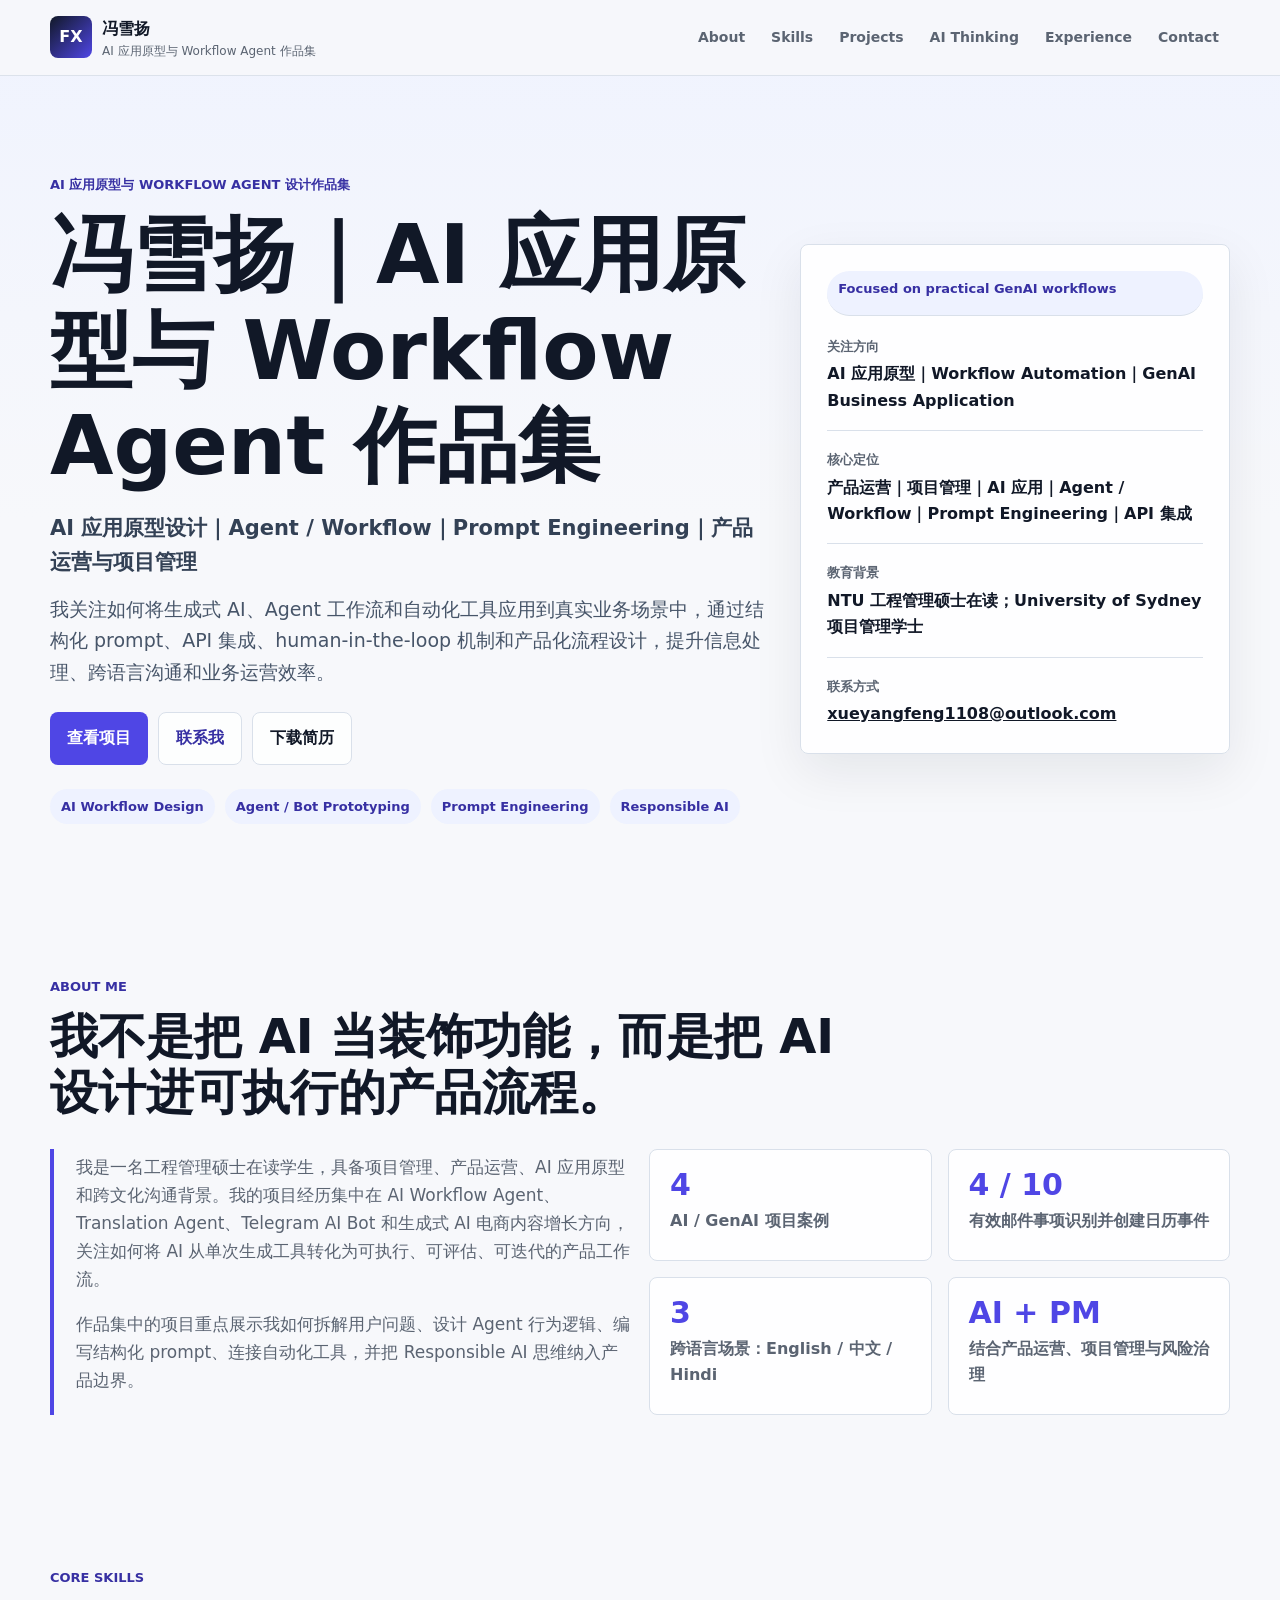
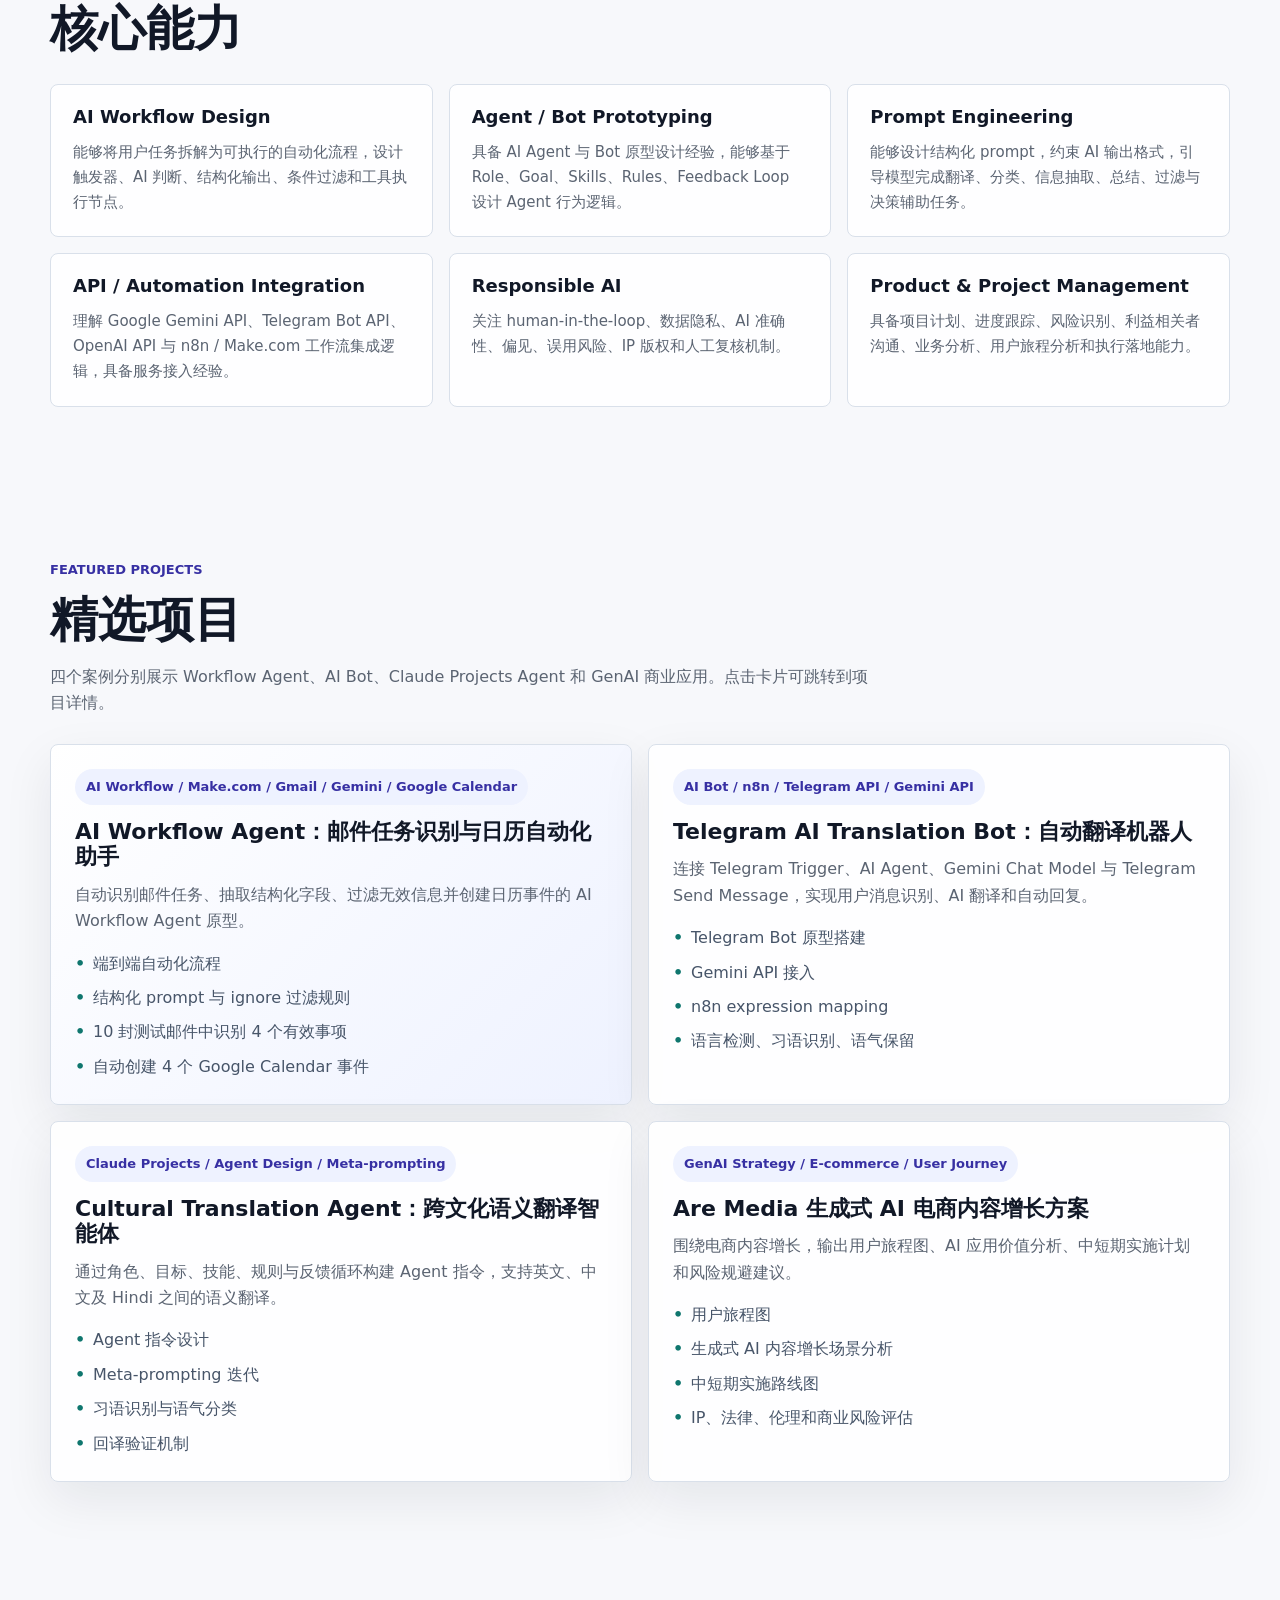
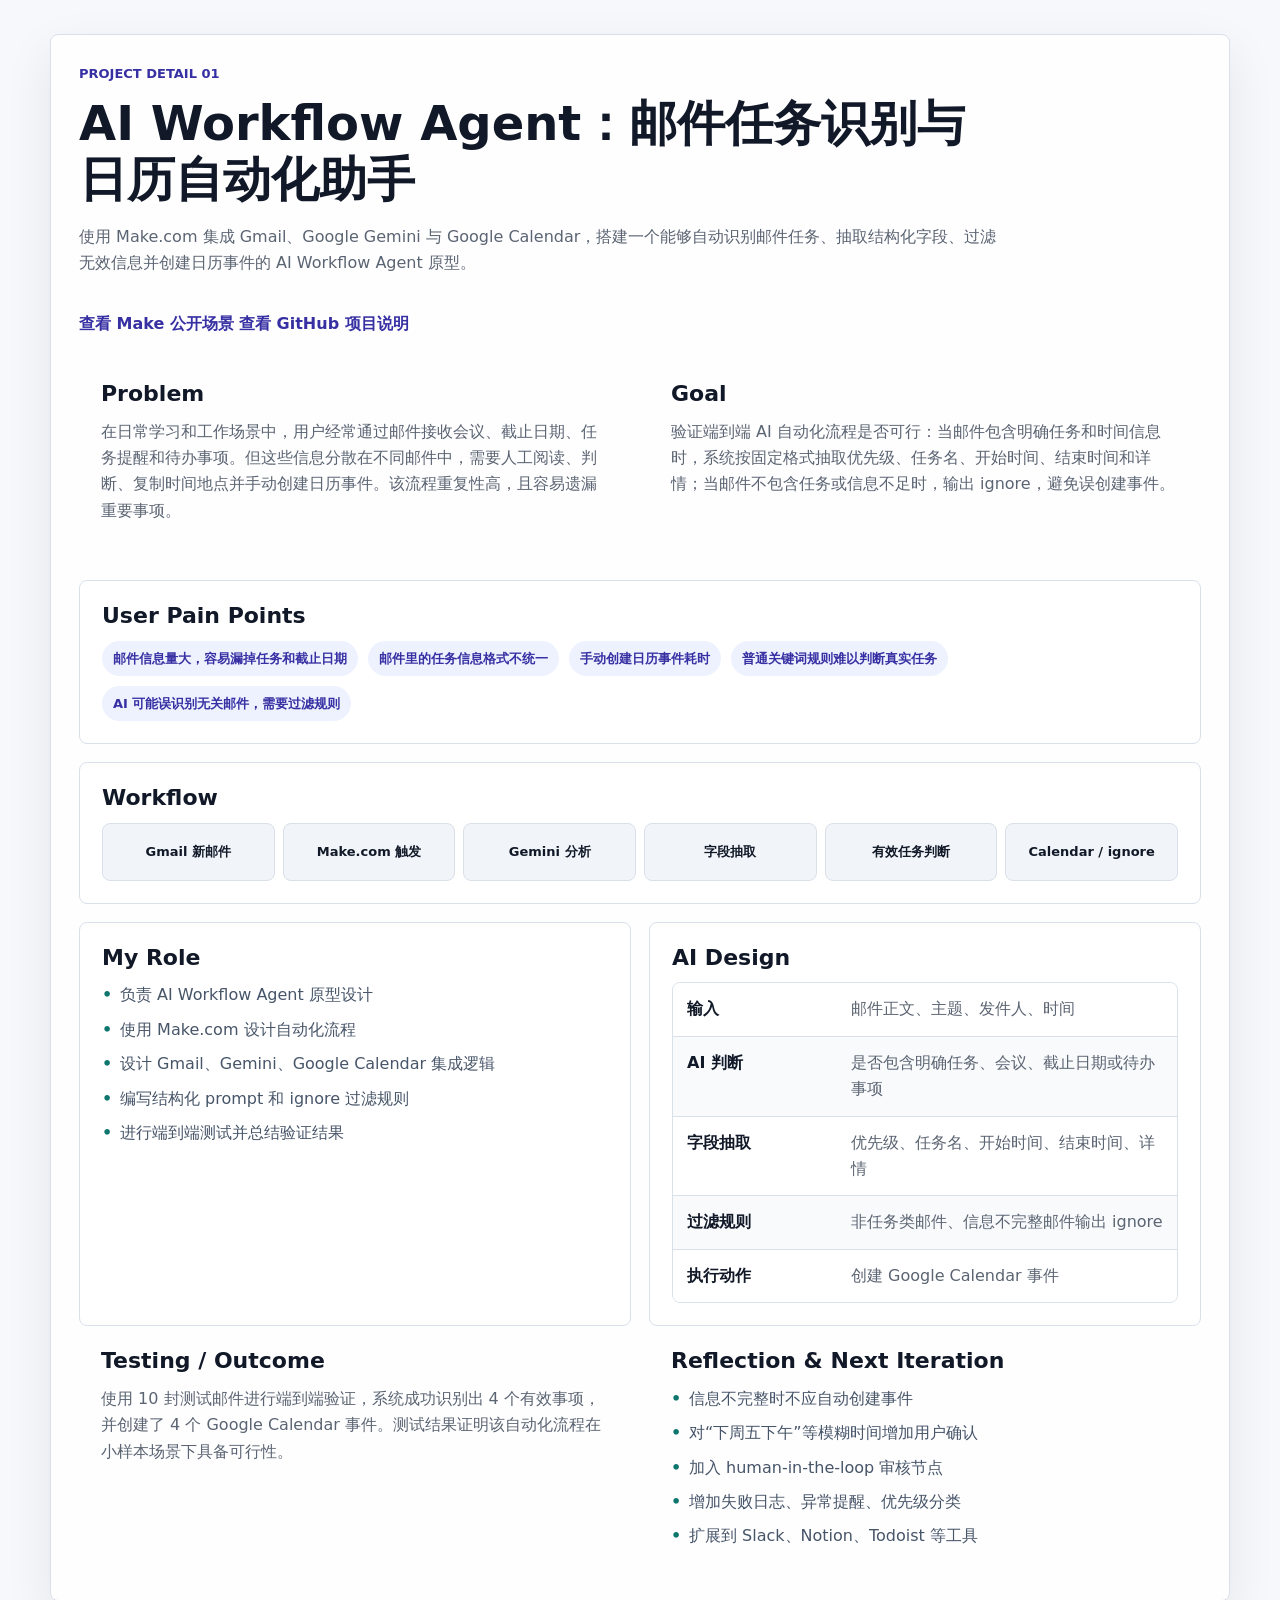
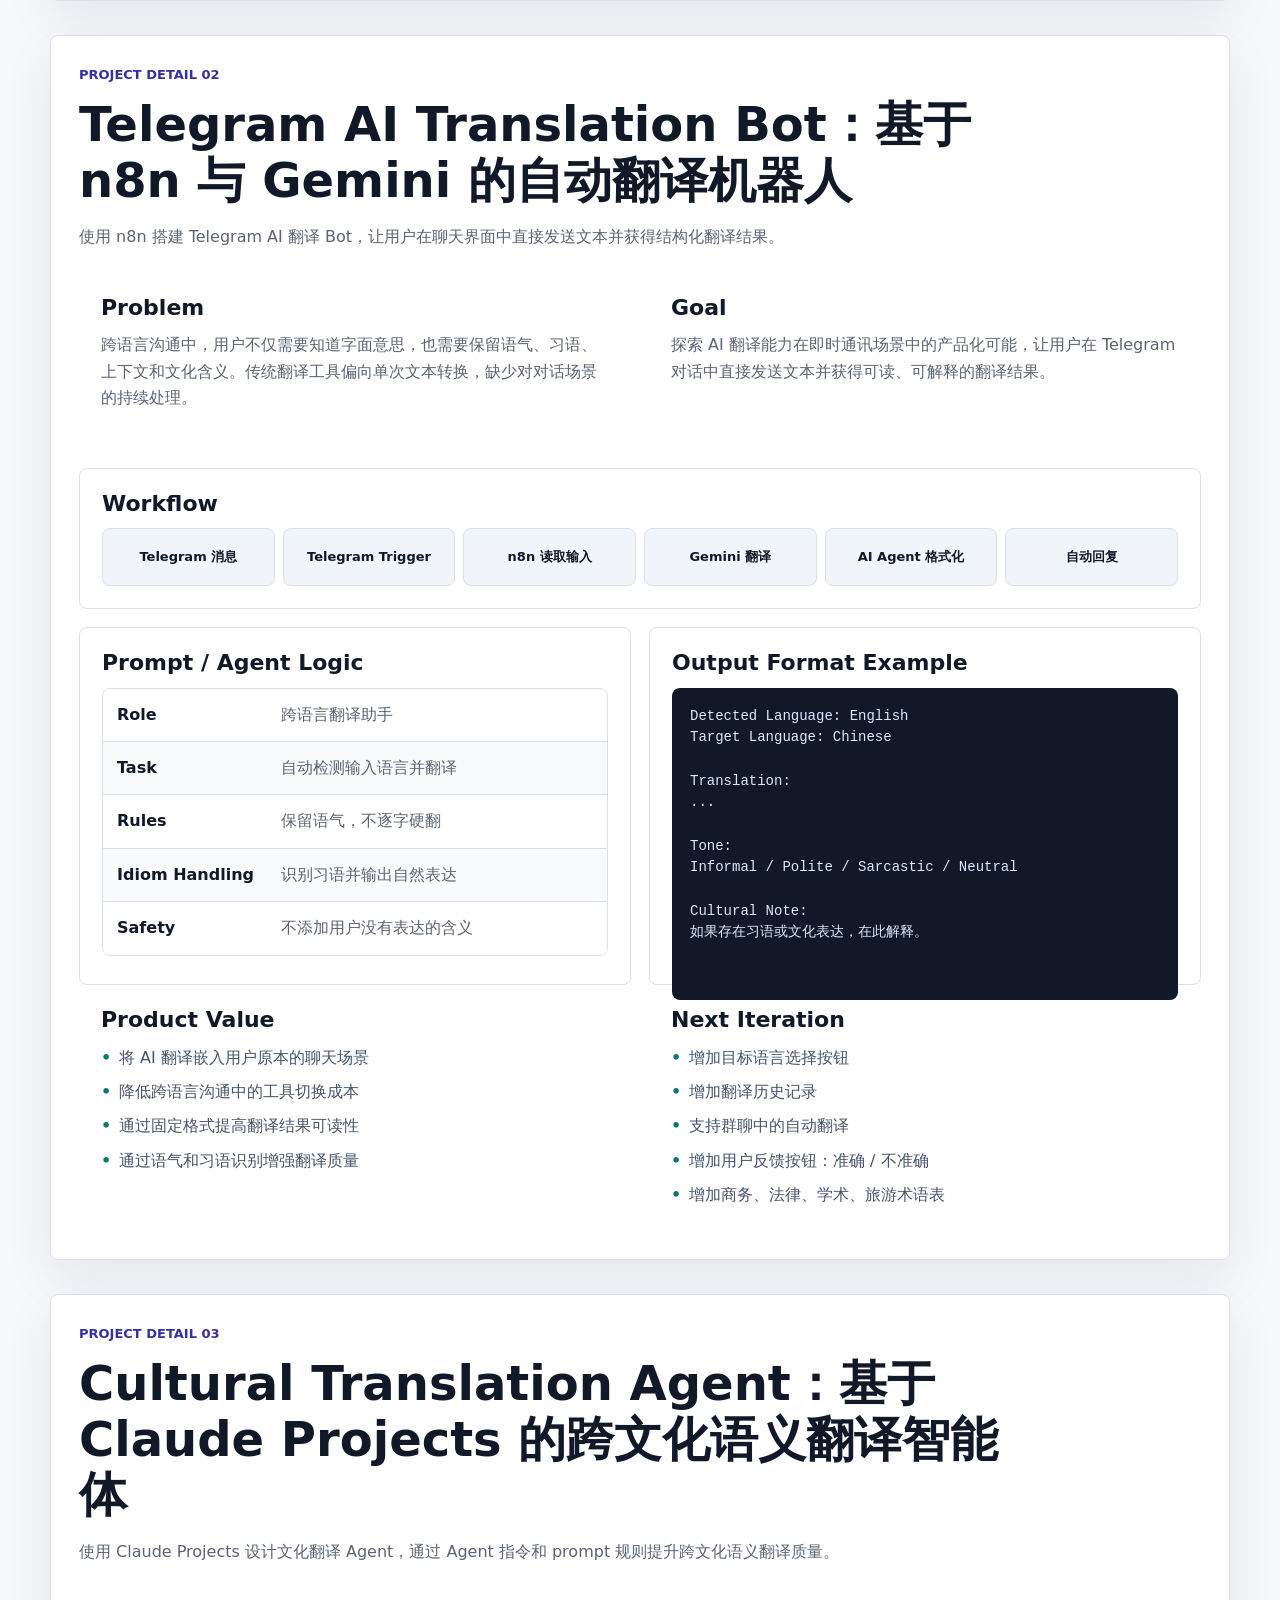
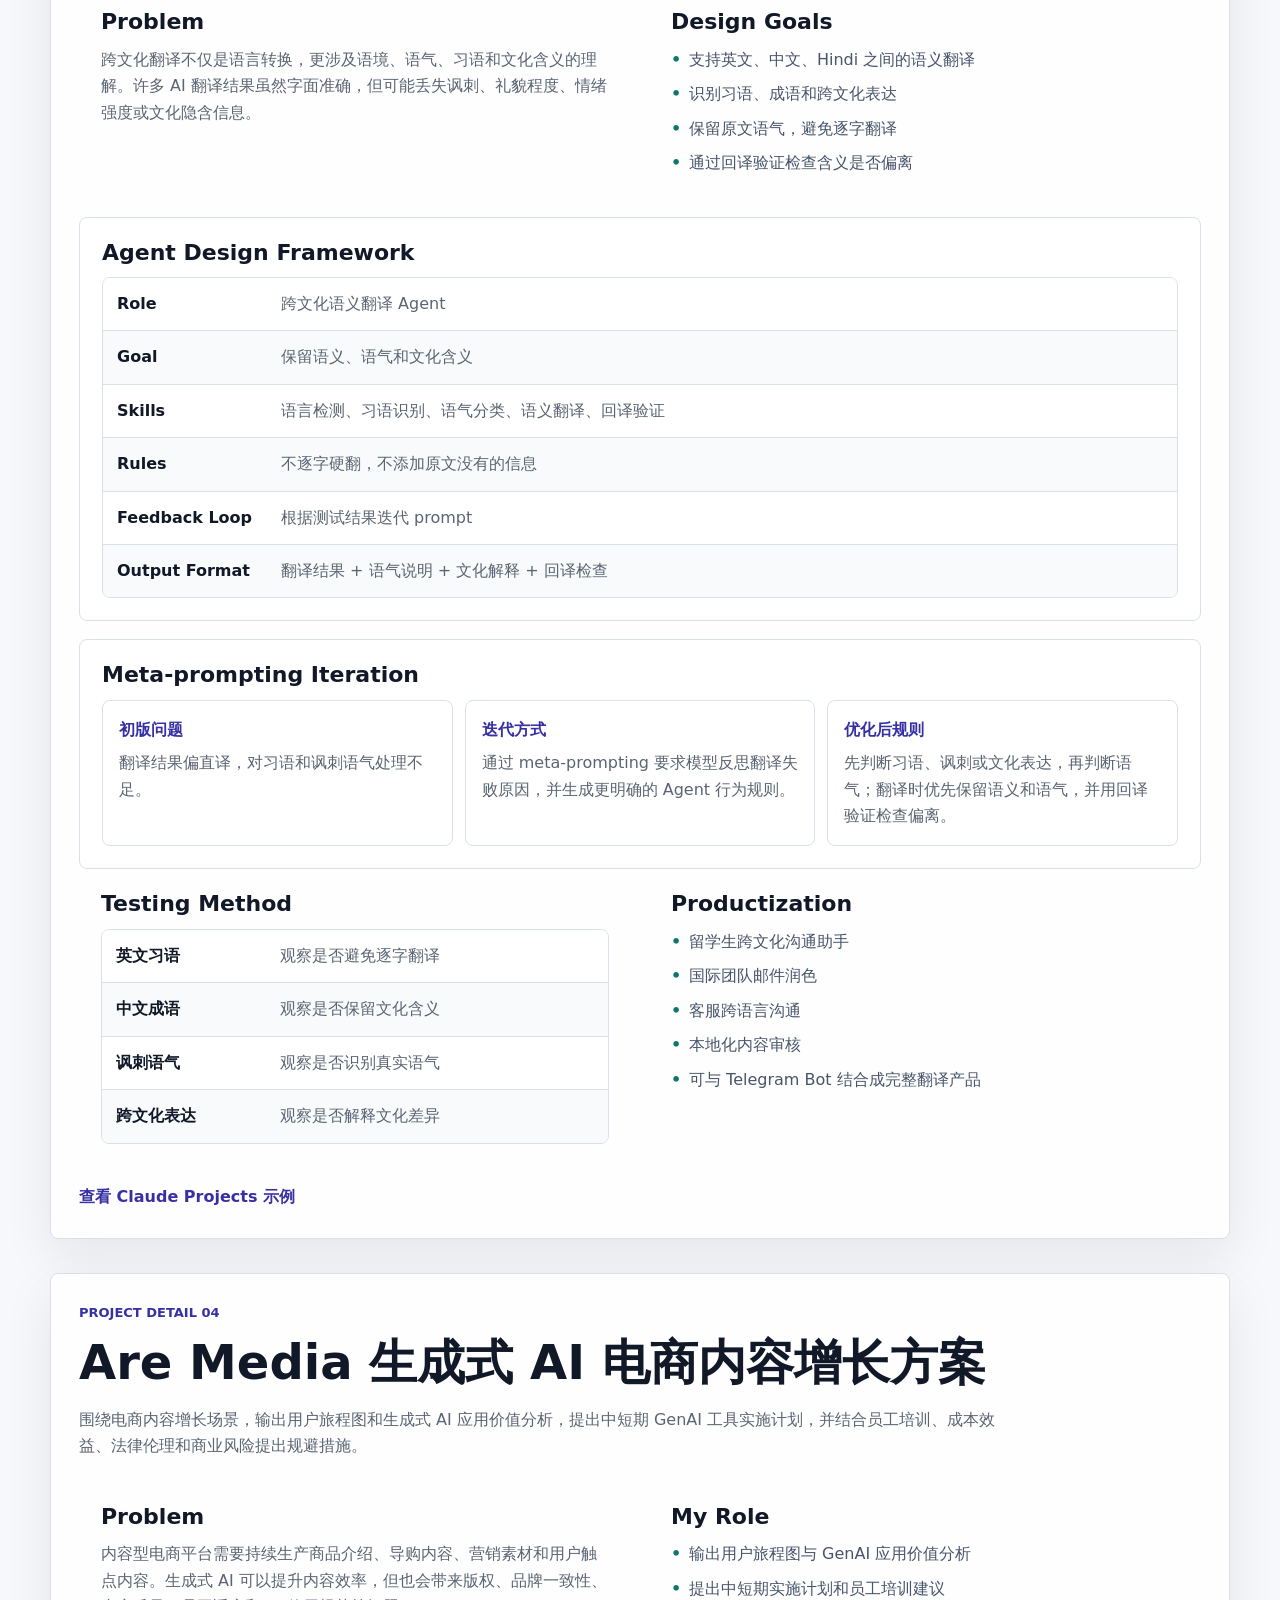
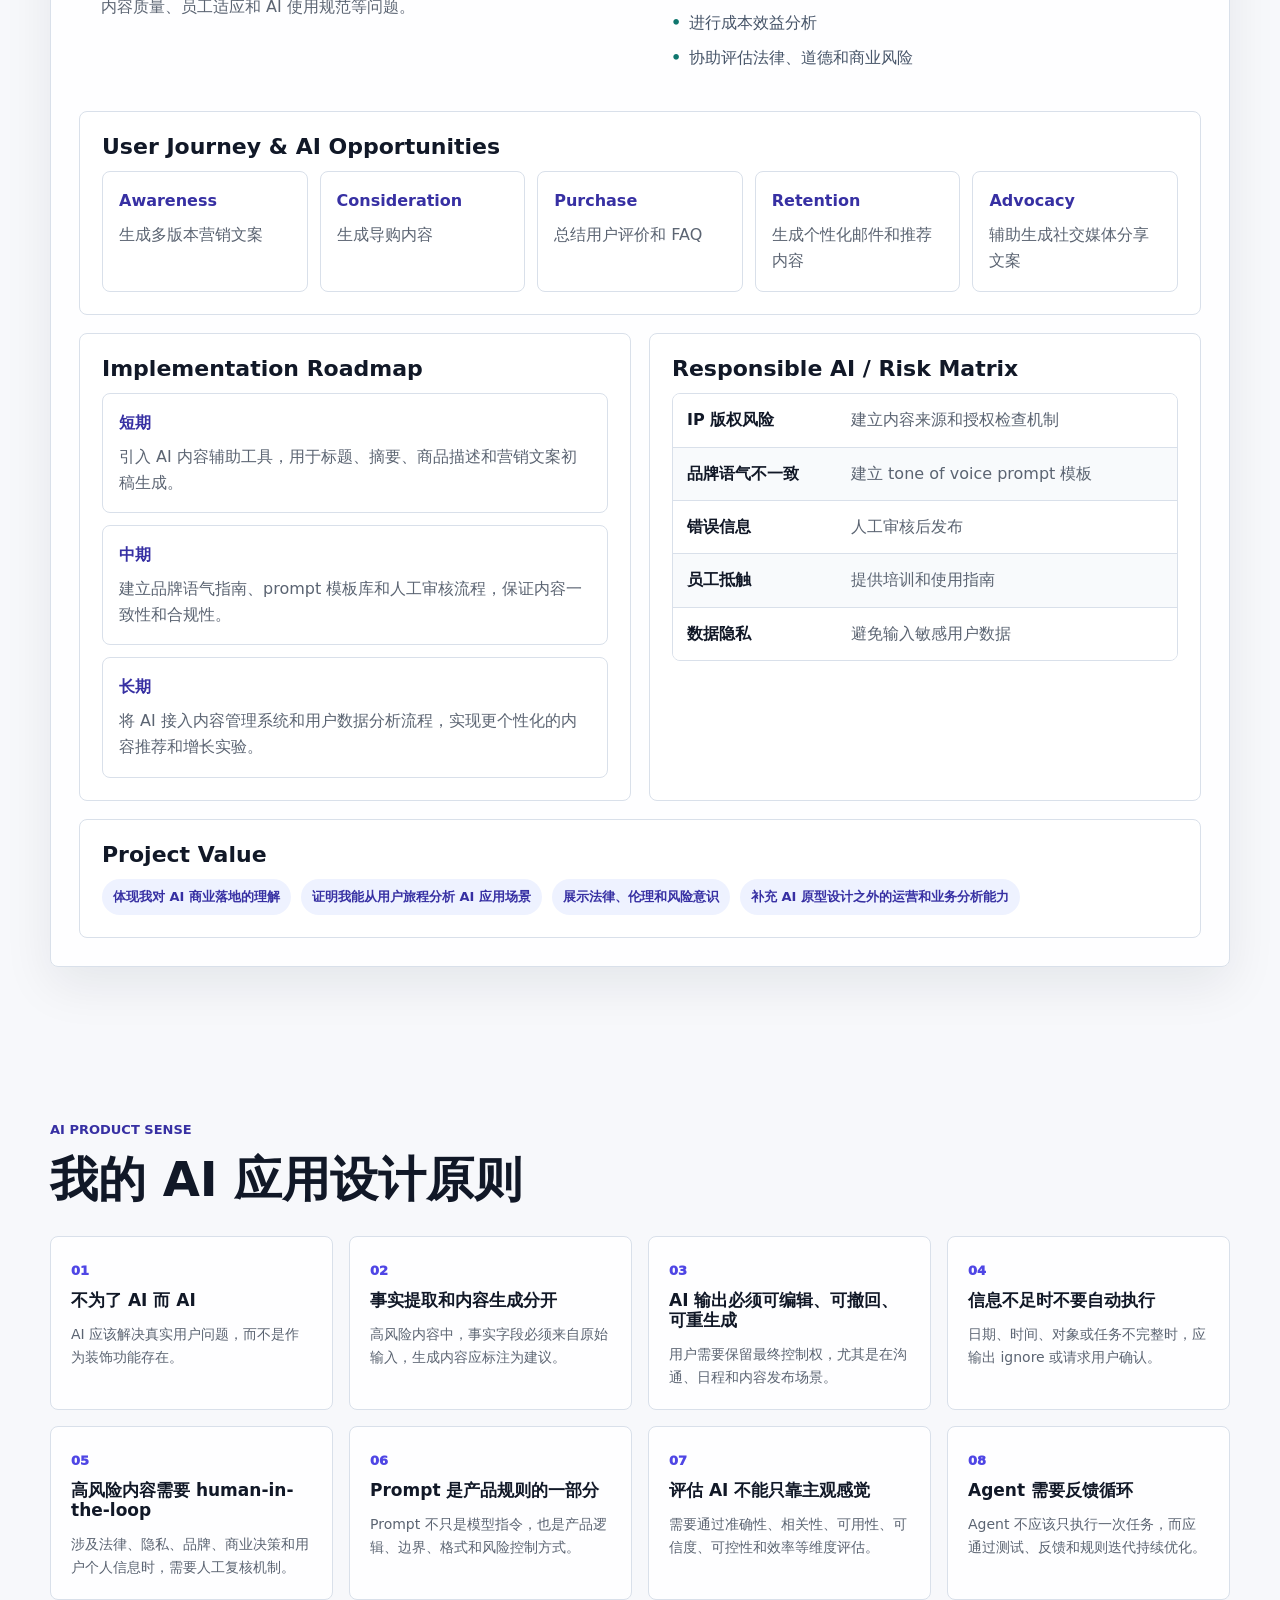
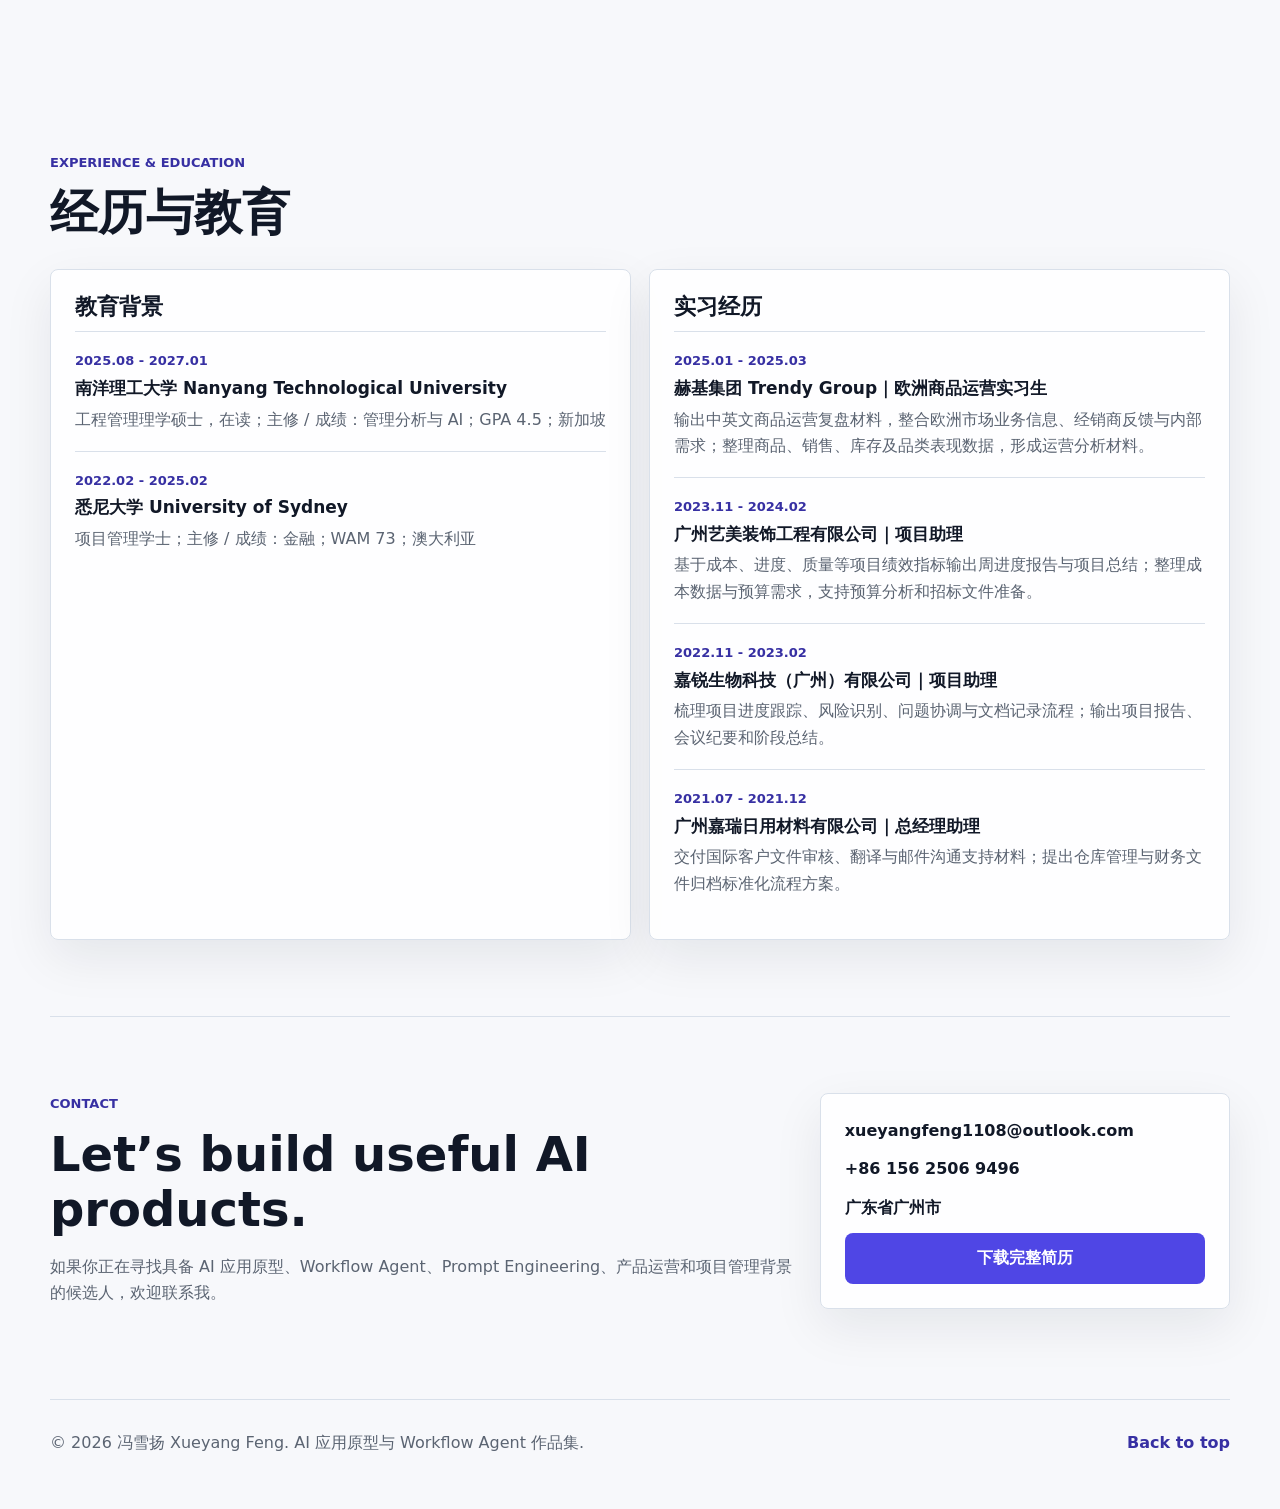
==== commit acf488e4: "Add files via upload" ====
--- a/index.html
+++ b/index.html
@@ -3,759 +3,9 @@
   <head>
     <meta charset="utf-8">
     <meta name="viewport" content="width=device-width, initial-scale=1">
-    <meta name="description" content="冯雪扬的 AI 产品原型与 Workflow Agent 设计作品集，面向 AI 产品、AI 应用、Workflow Automation、Prompt Engineering 与 GenAI Business Application 岗位。">
-    <title>冯雪扬｜AI Product & Workflow Agent Portfolio</title>
-    <style>
-:root {
-  --bg: #f7f8fb;
-  --surface: #ffffff;
-  --surface-soft: #f1f5f9;
-  --ink: #111827;
-  --muted: #5b6472;
-  --line: #d9e0ea;
-  --accent: #4f46e5;
-  --accent-strong: #3730a3;
-  --accent-soft: #eef2ff;
-  --teal: #0f766e;
-  --shadow: 0 18px 50px rgba(15, 23, 42, 0.08);
-  --radius: 8px;
-  --max: 1180px;
-}
-
-* {
-  box-sizing: border-box;
-}
-
-html {
-  scroll-behavior: smooth;
-}
-
-body {
-  margin: 0;
-  background:
-    linear-gradient(180deg, rgba(238, 242, 255, 0.85) 0, rgba(247, 248, 251, 0) 520px),
-    var(--bg);
-  color: var(--ink);
-  font-family: Inter, ui-sans-serif, system-ui, -apple-system, BlinkMacSystemFont, "Segoe UI", "PingFang SC", "Microsoft YaHei", sans-serif;
-  line-height: 1.65;
-}
-
-a {
-  color: inherit;
-}
-
-p {
-  margin-top: 0;
-  color: var(--muted);
-}
-
-h1,
-h2,
-h3,
-h4 {
-  margin-top: 0;
-  letter-spacing: 0;
-  line-height: 1.16;
-}
-
-h1 {
-  margin-bottom: 18px;
-  font-size: clamp(42px, 7vw, 82px);
-}
-
-h2 {
-  margin-bottom: 16px;
-  font-size: clamp(30px, 4vw, 48px);
-}
-
-h3 {
-  margin-bottom: 12px;
-  font-size: 22px;
-}
-
-h4 {
-  margin-bottom: 8px;
-  font-size: 17px;
-}
-
-.site-header {
-  position: sticky;
-  top: 0;
-  z-index: 50;
-  display: flex;
-  align-items: center;
-  justify-content: space-between;
-  gap: 18px;
-  min-height: 76px;
-  padding: 14px max(22px, calc((100vw - var(--max)) / 2));
-  border-bottom: 1px solid rgba(217, 224, 234, 0.88);
-  background: rgba(247, 248, 251, 0.9);
-  backdrop-filter: blur(18px);
-}
-
-.brand {
-  display: inline-flex;
-  align-items: center;
-  gap: 10px;
-  min-width: max-content;
-  text-decoration: none;
-}
-
-.brand-mark {
-  display: grid;
-  width: 42px;
-  height: 42px;
-  place-items: center;
-  border-radius: 8px;
-  color: #fff;
-  background: linear-gradient(135deg, #111827, #4f46e5);
-  font-weight: 900;
-}
-
-.brand strong,
-.brand small {
-  display: block;
-}
-
-.brand small {
-  max-width: 260px;
-  color: var(--muted);
-  font-size: 12px;
-  line-height: 1.35;
-}
-
-.nav {
-  display: flex;
-  flex-wrap: wrap;
-  justify-content: flex-end;
-  gap: 4px;
-}
-
-.nav a {
-  border-radius: 999px;
-  padding: 8px 11px;
-  color: var(--muted);
-  font-size: 14px;
-  font-weight: 700;
-  text-decoration: none;
-}
-
-.nav a:hover {
-  color: var(--accent-strong);
-  background: var(--accent-soft);
-}
-
-.hero,
-.section {
-  width: min(var(--max), calc(100vw - 40px));
-  margin: 0 auto;
-}
-
-.hero {
-  display: grid;
-  grid-template-columns: minmax(0, 1.25fr) minmax(330px, 0.75fr);
-  gap: 34px;
-  min-height: calc(100vh - 76px);
-  padding: 76px 0 54px;
-  align-items: center;
-}
-
-.section {
-  padding: 76px 0;
-}
-
-.eyebrow {
-  margin-bottom: 12px;
-  color: var(--accent-strong);
-  font-size: 13px;
-  font-weight: 900;
-  letter-spacing: 0;
-  text-transform: uppercase;
-}
-
-.hero-subtitle {
-  margin-bottom: 14px;
-  color: #334155;
-  font-size: 21px;
-  font-weight: 800;
-}
-
-.hero-lead {
-  max-width: 830px;
-  margin-bottom: 24px;
-  color: #475569;
-  font-size: 19px;
-}
-
-.hero-actions,
-.hero-tags,
-.tag-list {
-  display: flex;
-  flex-wrap: wrap;
-  gap: 10px;
-}
-
-.button {
-  display: inline-flex;
-  align-items: center;
-  justify-content: center;
-  min-height: 46px;
-  border-radius: 8px;
-  padding: 12px 17px;
-  font-weight: 900;
-  text-decoration: none;
-}
-
-.button.primary {
-  color: #fff;
-  background: var(--accent);
-}
-
-.button.secondary,
-.button.ghost {
-  border: 1px solid var(--line);
-  background: rgba(255, 255, 255, 0.82);
-}
-
-.button.secondary {
-  color: var(--accent-strong);
-}
-
-.button.ghost {
-  color: var(--ink);
-}
-
-.hero-tags {
-  margin-top: 24px;
-}
-
-.hero-tags span,
-.tag-list li,
-.project-label,
-.availability {
-  border-radius: 999px;
-  padding: 7px 11px;
-  color: var(--accent-strong);
-  background: var(--accent-soft);
-  font-size: 13px;
-  font-weight: 850;
-}
-
-.hero-panel,
-.skill-card,
-.project-card,
-.case-study,
-.panel,
-.table-card,
-.code-card,
-.principle-grid article,
-.timeline-panel,
-.contact-card,
-.metrics-grid article {
-  border: 1px solid var(--line);
-  border-radius: var(--radius);
-  background: rgba(255, 255, 255, 0.92);
-  box-shadow: var(--shadow);
-}
-
-.hero-panel {
-  padding: 26px;
-}
-
-.hero-panel dl {
-  display: grid;
-  gap: 18px;
-  margin: 20px 0 0;
-}
-
-.hero-panel div {
-  padding-bottom: 16px;
-  border-bottom: 1px solid var(--line);
-}
-
-.hero-panel div:last-child {
-  padding-bottom: 0;
-  border-bottom: 0;
-}
-
-.hero-panel dt {
-  color: var(--muted);
-  font-size: 13px;
-  font-weight: 900;
-}
-
-.hero-panel dd {
-  margin: 4px 0 0;
-  font-weight: 800;
-}
-
-.section-heading {
-  max-width: 820px;
-  margin-bottom: 28px;
-}
-
-.about-layout,
-.experience-layout,
-.two-column,
-.case-grid {
-  display: grid;
-  grid-template-columns: repeat(2, minmax(0, 1fr));
-  gap: 18px;
-}
-
-.about-copy {
-  border-left: 4px solid var(--accent);
-  padding: 4px 0 4px 22px;
-}
-
-.about-copy p {
-  font-size: 17px;
-}
-
-.metrics-grid,
-.card-grid,
-.project-grid,
-.principle-grid {
-  display: grid;
-  gap: 16px;
-}
-
-.metrics-grid {
-  grid-template-columns: repeat(2, minmax(0, 1fr));
-}
-
-.metrics-grid article {
-  padding: 20px;
-  box-shadow: none;
-}
-
-.metrics-grid strong {
-  display: block;
-  color: var(--accent);
-  font-size: 30px;
-  line-height: 1;
-}
-
-.metrics-grid span {
-  display: block;
-  margin-top: 8px;
-  color: var(--muted);
-  font-weight: 700;
-}
-
-.card-grid.six {
-  grid-template-columns: repeat(3, minmax(0, 1fr));
-}
-
-.skill-card {
-  padding: 22px;
-  box-shadow: none;
-}
-
-.skill-card h3 {
-  font-size: 18px;
-}
-
-.skill-card p {
-  margin-bottom: 0;
-  font-size: 15px;
-}
-
-.project-grid {
-  grid-template-columns: repeat(2, minmax(0, 1fr));
-}
-
-.project-card {
-  display: block;
-  padding: 24px;
-  color: inherit;
-  text-decoration: none;
-  transition: transform 160ms ease, border-color 160ms ease;
-}
-
-.project-card:hover {
-  transform: translateY(-3px);
-  border-color: rgba(79, 70, 229, 0.45);
-}
-
-.project-card.featured {
-  background: linear-gradient(135deg, #ffffff 0%, #eef2ff 100%);
-}
-
-.project-label {
-  display: inline-block;
-  margin-bottom: 14px;
-}
-
-.check-list {
-  display: grid;
-  gap: 8px;
-  margin: 0;
-  padding: 0;
-  list-style: none;
-}
-
-.check-list li {
-  position: relative;
-  padding-left: 18px;
-  color: #475569;
-}
-
-.check-list li::before {
-  position: absolute;
-  left: 0;
-  color: var(--teal);
-  content: "•";
-  font-weight: 900;
-}
-
-.detail-section {
-  display: grid;
-  gap: 34px;
-}
-
-.case-study {
-  padding: 28px;
-  scroll-margin-top: 98px;
-}
-
-.case-header {
-  max-width: 930px;
-  margin-bottom: 22px;
-}
-
-.case-grid section,
-.panel,
-.table-card,
-.code-card {
-  padding: 22px;
-}
-
-.panel,
-.table-card,
-.code-card {
-  margin-top: 18px;
-  box-shadow: none;
-}
-
-.tag-list {
-  margin: 0;
-  padding: 0;
-  list-style: none;
-}
-
-.flow {
-  display: grid;
-  grid-template-columns: repeat(6, minmax(0, 1fr));
-  gap: 8px;
-}
-
-.flow span {
-  display: grid;
-  min-height: 58px;
-  place-items: center;
-  border: 1px solid var(--line);
-  border-radius: 8px;
-  padding: 10px;
-  color: var(--ink);
-  background: var(--surface-soft);
-  font-size: 13px;
-  font-weight: 850;
-  text-align: center;
-}
-
-.info-table {
-  display: grid;
-  border: 1px solid var(--line);
-  border-radius: 8px;
-  overflow: hidden;
-}
-
-.info-table div {
-  display: grid;
-  grid-template-columns: 150px minmax(0, 1fr);
-  gap: 14px;
-  padding: 13px 14px;
-  border-bottom: 1px solid var(--line);
-  background: #fff;
-}
-
-.info-table div:nth-child(2n) {
-  background: #f8fafc;
-}
-
-.info-table div:last-child {
-  border-bottom: 0;
-}
-
-.info-table strong {
-  color: var(--ink);
-}
-
-.info-table span {
-  color: var(--muted);
-}
-
-pre {
-  margin: 0;
-  overflow-x: auto;
-  border-radius: 8px;
-  padding: 18px;
-  color: #dbeafe;
-  background: #111827;
-  font-size: 14px;
-  line-height: 1.55;
-}
-
-code {
-  font-family: "SFMono-Regular", Consolas, "Liberation Mono", Menlo, monospace;
-}
-
-.code-card.compact pre {
-  min-height: 100%;
-}
-
-.iteration-grid,
-.journey,
-.roadmap {
-  display: grid;
-  gap: 12px;
-}
-
-.iteration-grid {
-  grid-template-columns: repeat(3, minmax(0, 1fr));
-}
-
-.iteration-grid article,
-.journey article,
-.roadmap article {
-  border: 1px solid var(--line);
-  border-radius: 8px;
-  padding: 16px;
-  background: #fff;
-}
-
-.iteration-grid span,
-.journey strong,
-.roadmap strong {
-  display: block;
-  margin-bottom: 7px;
-  color: var(--accent-strong);
-  font-weight: 900;
-}
-
-.journey {
-  grid-template-columns: repeat(5, minmax(0, 1fr));
-}
-
-.journey span {
-  color: var(--muted);
-}
-
-.roadmap article p,
-.iteration-grid article p {
-  margin-bottom: 0;
-}
-
-.text-link {
-  display: inline-flex;
-  margin-top: 18px;
-  color: var(--accent-strong);
-  font-weight: 900;
-  text-decoration: none;
-}
-
-.text-link:hover {
-  text-decoration: underline;
-}
-
-.principle-grid {
-  grid-template-columns: repeat(4, minmax(0, 1fr));
-}
-
-.principle-grid article {
-  padding: 20px;
-  box-shadow: none;
-}
-
-.principle-grid span {
-  color: var(--accent);
-  font-size: 13px;
-  font-weight: 950;
-}
-
-.principle-grid h3 {
-  margin-top: 8px;
-  font-size: 17px;
-}
-
-.principle-grid p {
-  margin-bottom: 0;
-  font-size: 14px;
-}
-
-.timeline-panel {
-  padding: 24px;
-}
-
-.timeline-panel article {
-  padding: 18px 0;
-  border-top: 1px solid var(--line);
-}
-
-.timeline-panel span {
-  display: block;
-  margin-bottom: 7px;
-  color: var(--accent-strong);
-  font-size: 13px;
-  font-weight: 900;
-}
-
-.timeline-panel p {
-  margin-bottom: 0;
-}
-
-.contact-section {
-  display: grid;
-  grid-template-columns: minmax(0, 1fr) minmax(320px, 0.55fr);
-  gap: 24px;
-  align-items: start;
-  border-top: 1px solid var(--line);
-}
-
-.contact-card {
-  display: grid;
-  gap: 12px;
-  padding: 24px;
-}
-
-.contact-card a:not(.button),
-.contact-card span {
-  overflow-wrap: anywhere;
-  color: var(--ink);
-  font-weight: 900;
-  text-decoration: none;
-}
-
-.site-footer {
-  display: flex;
-  justify-content: space-between;
-  gap: 18px;
-  width: min(var(--max), calc(100vw - 40px));
-  margin: 0 auto;
-  padding: 30px 0 42px;
-  border-top: 1px solid var(--line);
-  color: var(--muted);
-}
-
-.site-footer p {
-  margin: 0;
-}
-
-.site-footer a {
-  color: var(--accent-strong);
-  font-weight: 900;
-  text-decoration: none;
-}
-
-@media (max-width: 1020px) {
-  .site-header {
-    align-items: flex-start;
-    flex-direction: column;
-  }
-
-  .nav {
-    justify-content: flex-start;
-  }
-
-  .hero,
-  .about-layout,
-  .experience-layout,
-  .two-column,
-  .contact-section {
-    grid-template-columns: 1fr;
-  }
-
-  .card-grid.six,
-  .principle-grid {
-    grid-template-columns: repeat(2, minmax(0, 1fr));
-  }
-
-  .flow,
-  .journey {
-    grid-template-columns: repeat(3, minmax(0, 1fr));
-  }
-}
-
-@media (max-width: 740px) {
-  .hero,
-  .section,
-  .site-footer {
-    width: min(100% - 28px, var(--max));
-  }
-
-  .site-header {
-    padding-right: 14px;
-    padding-left: 14px;
-  }
-
-  .brand {
-    align-items: flex-start;
-  }
-
-  .nav {
-    gap: 2px;
-  }
-
-  .nav a {
-    padding: 7px 9px;
-    font-size: 13px;
-  }
-
-  h1 {
-    font-size: 40px;
-  }
-
-  h2 {
-    font-size: 30px;
-  }
-
-  .hero {
-    min-height: auto;
-    padding-top: 46px;
-  }
-
-  .hero-subtitle,
-  .hero-lead {
-    font-size: 17px;
-  }
-
-  .metrics-grid,
-  .card-grid.six,
-  .project-grid,
-  .case-grid,
-  .principle-grid,
-  .iteration-grid,
-  .flow,
-  .journey {
-    grid-template-columns: 1fr;
-  }
-
-  .case-study {
-    padding: 20px;
-  }
-
-  .info-table div {
-    grid-template-columns: 1fr;
-    gap: 5px;
-  }
-
-  .site-footer {
-    flex-direction: column;
-  }
-}
-
-</style>
+    <meta name="description" content="冯雪扬的 AI 应用原型与 Workflow Agent 设计作品集，展示 AI Workflow、Agent 原型、Prompt Engineering、自动化集成与 GenAI 商业应用能力。">
+    <title>冯雪扬｜AI 应用原型与 Workflow Agent 作品集</title>
+    <link rel="stylesheet" href="styles.css">
   </head>
   <body>
     <header class="site-header">
@@ -763,7 +13,7 @@
         <span class="brand-mark">FX</span>
         <span>
           <strong>冯雪扬</strong>
-          <small>AI Product & Workflow Agent Portfolio</small>
+          <small>AI 应用原型与 Workflow Agent 作品集</small>
         </span>
       </a>
       <nav class="nav" aria-label="Main navigation">
@@ -779,8 +29,8 @@
     <main id="top">
       <section class="hero">
         <div class="hero-content">
-          <p class="eyebrow">AI 产品原型与 Workflow Agent 设计作品集</p>
-          <h1>冯雪扬｜AI Product & Workflow Agent Portfolio</h1>
+          <p class="eyebrow">AI 应用原型与 Workflow Agent 设计作品集</p>
+          <h1>冯雪扬｜AI 应用原型与 Workflow Agent 作品集</h1>
           <p class="hero-subtitle">AI 应用原型设计｜Agent / Workflow｜Prompt Engineering｜产品运营与项目管理</p>
           <p class="hero-lead">
             我关注如何将生成式 AI、Agent 工作流和自动化工具应用到真实业务场景中，通过结构化 prompt、API 集成、human-in-the-loop 机制和产品化流程设计，提升信息处理、跨语言沟通和业务运营效率。
@@ -788,7 +38,7 @@
           <div class="hero-actions">
             <a class="button primary" href="#projects">查看项目</a>
             <a class="button secondary" href="#contact">联系我</a>
-            <a class="button ghost" href="[data-uri]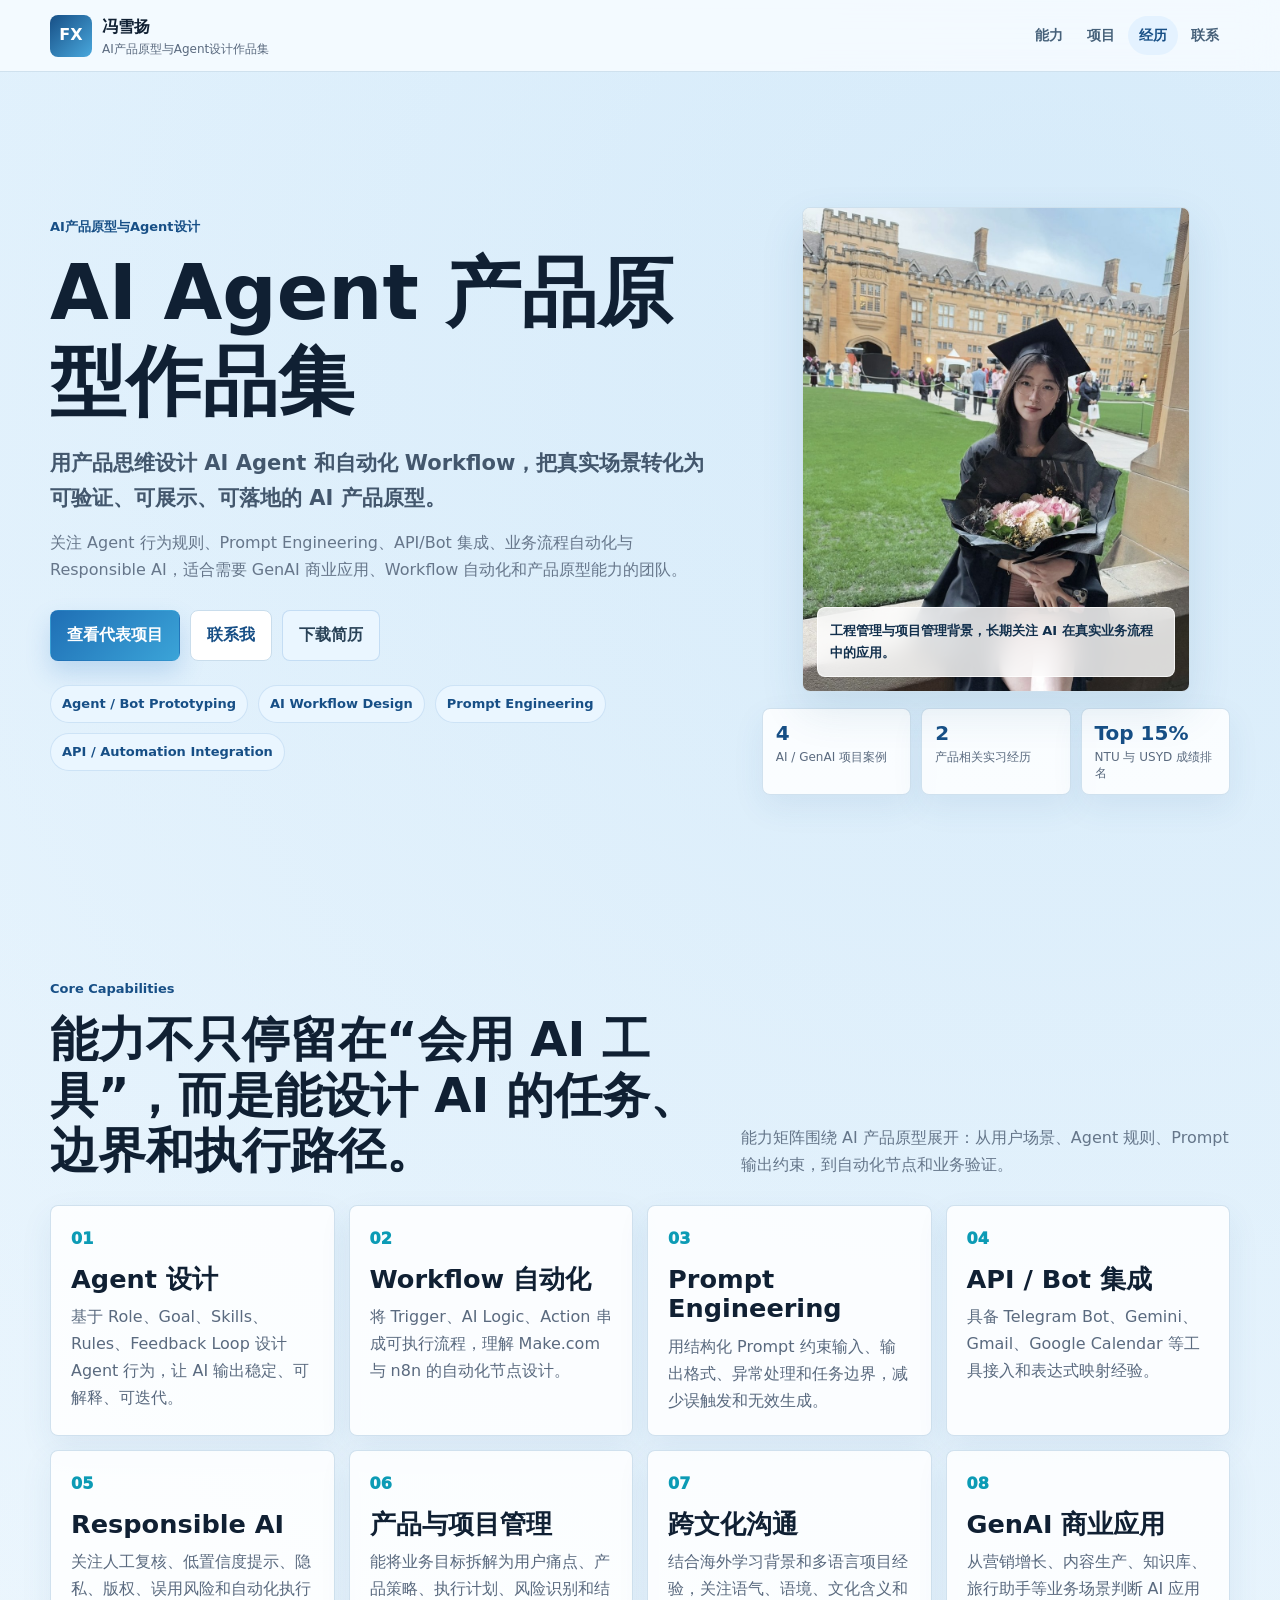
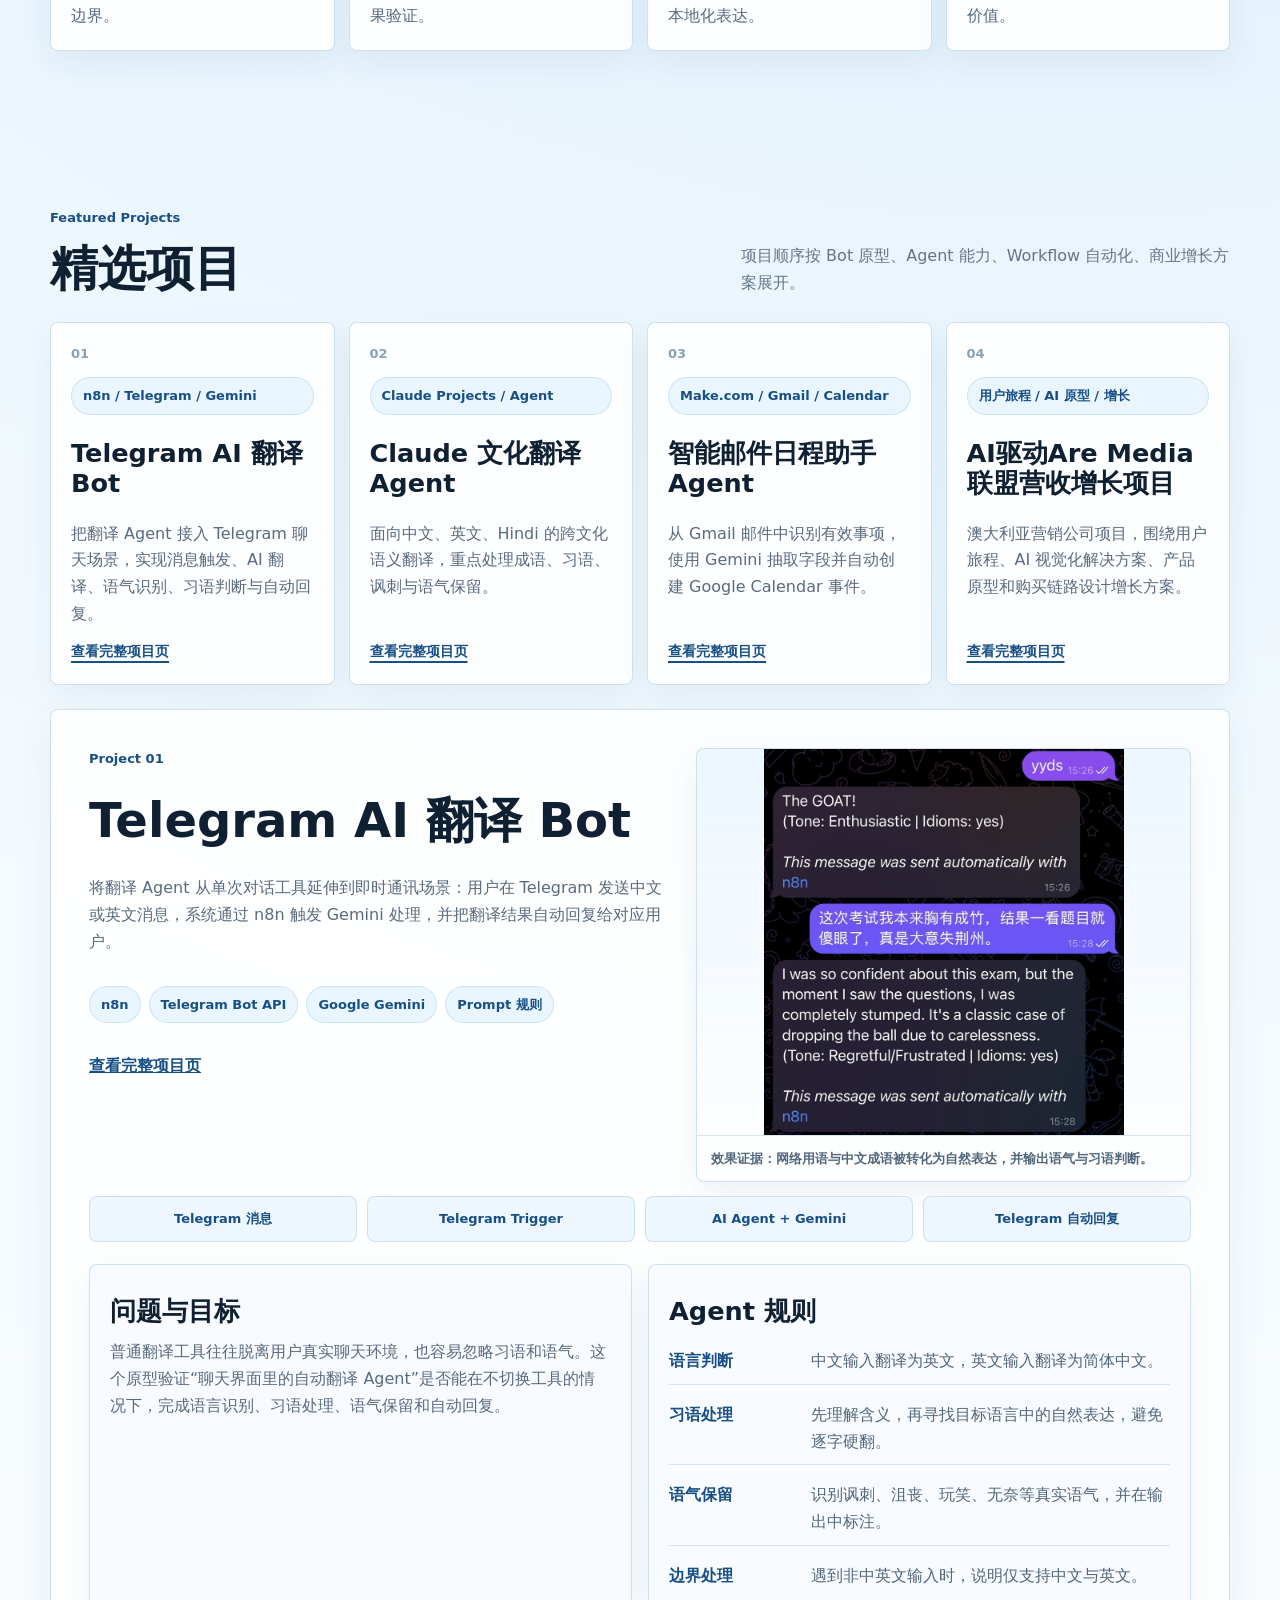
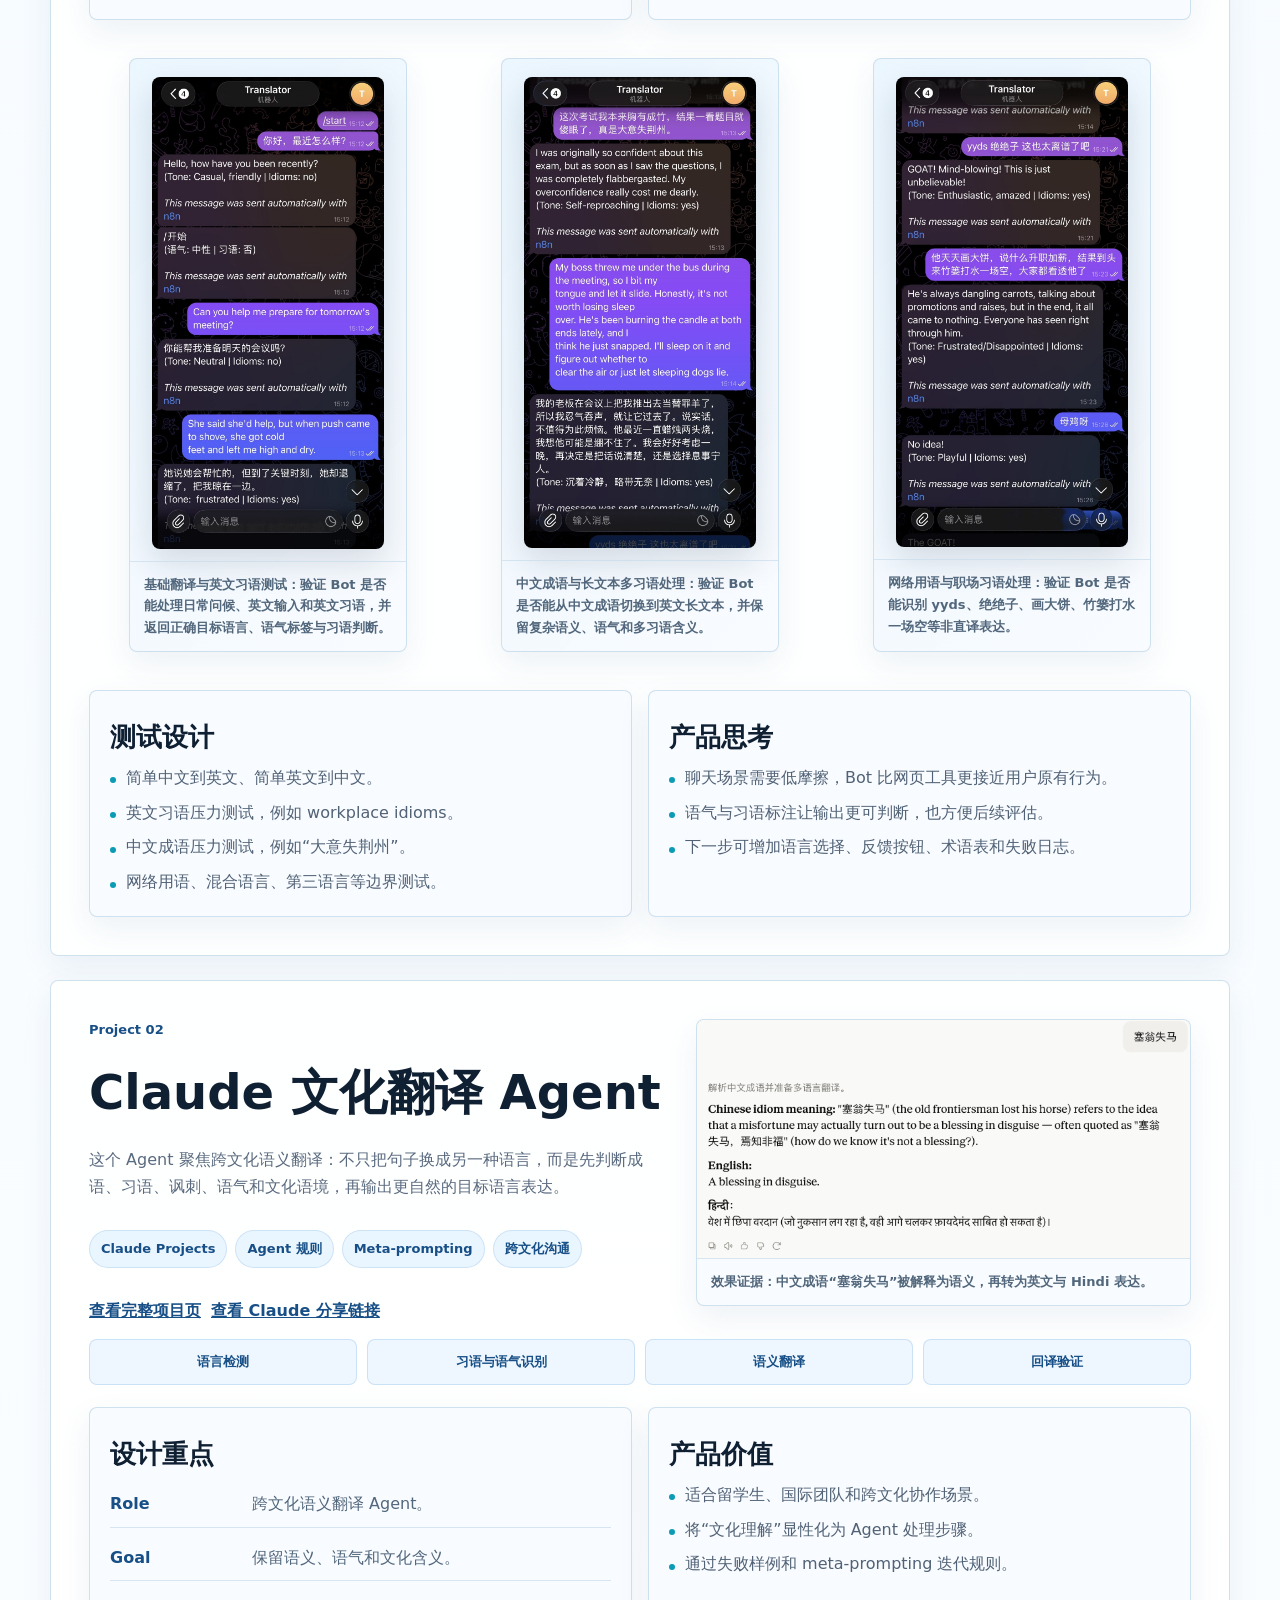
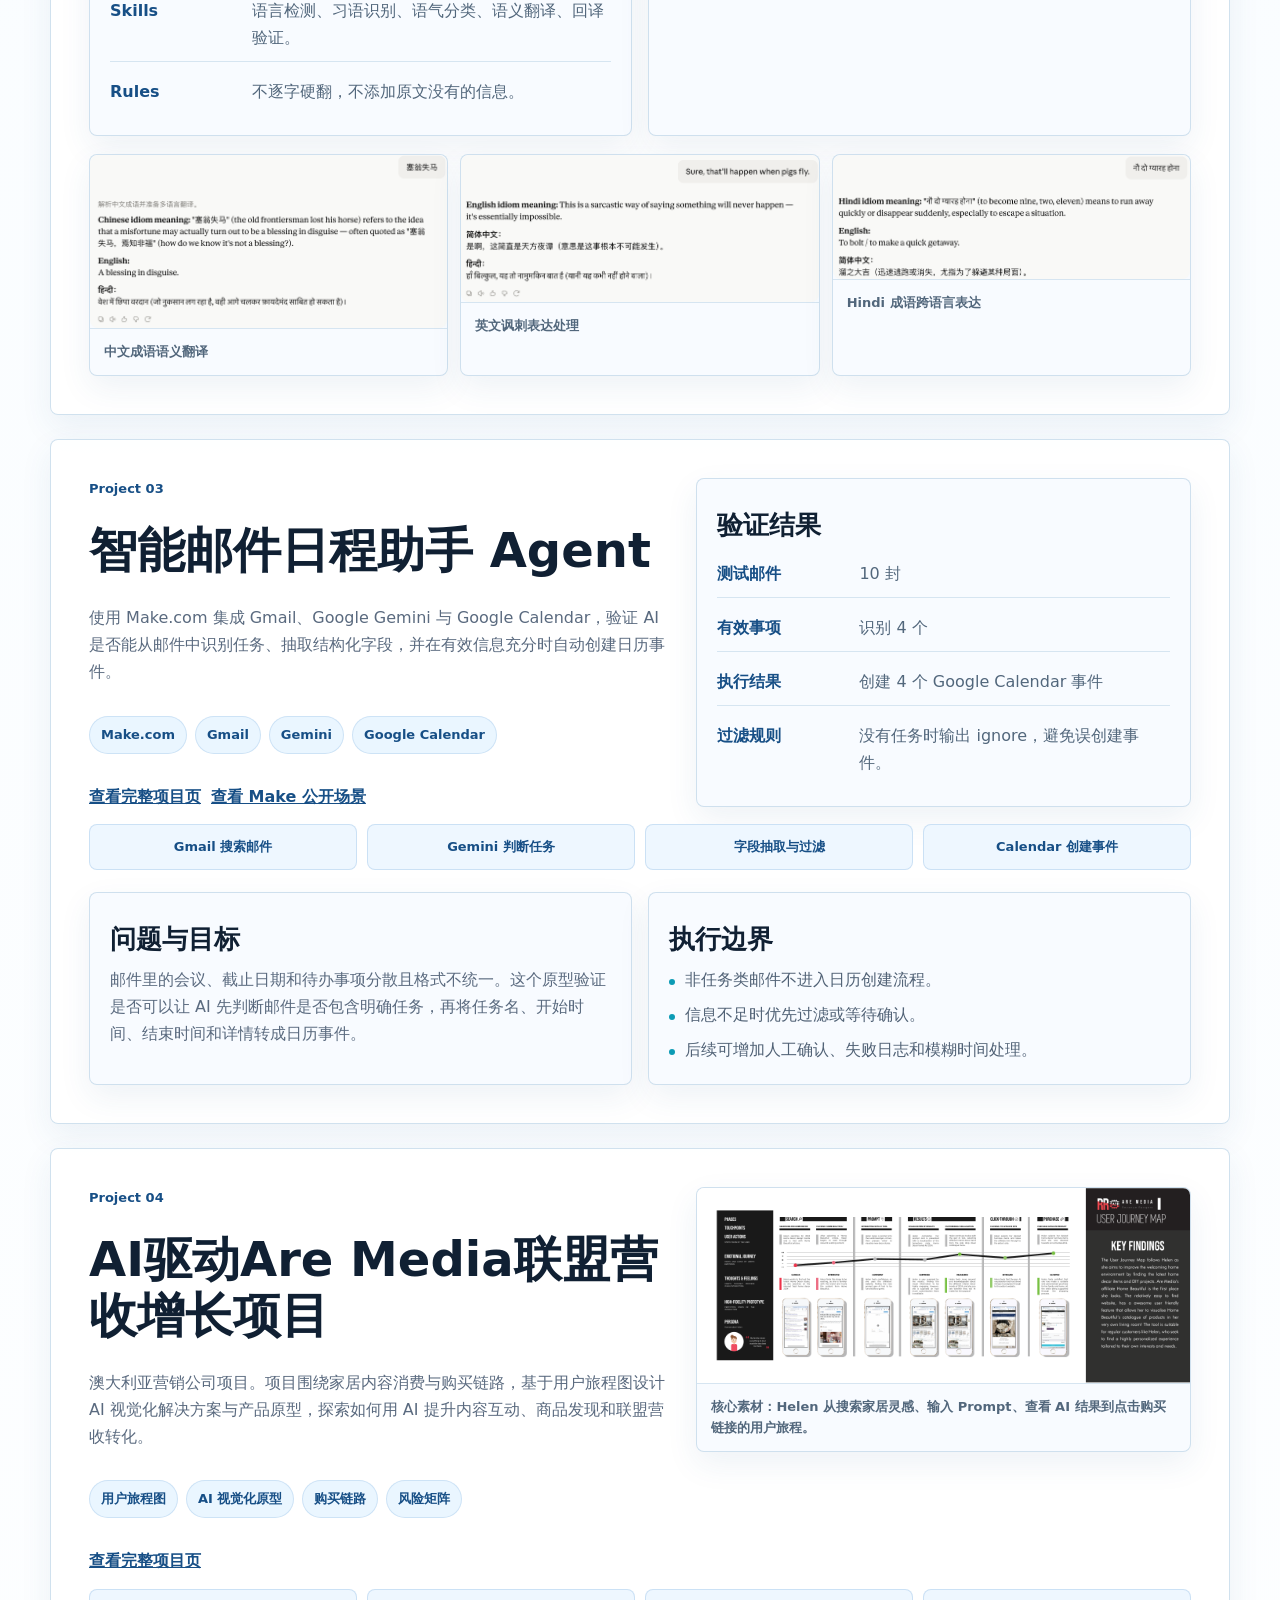
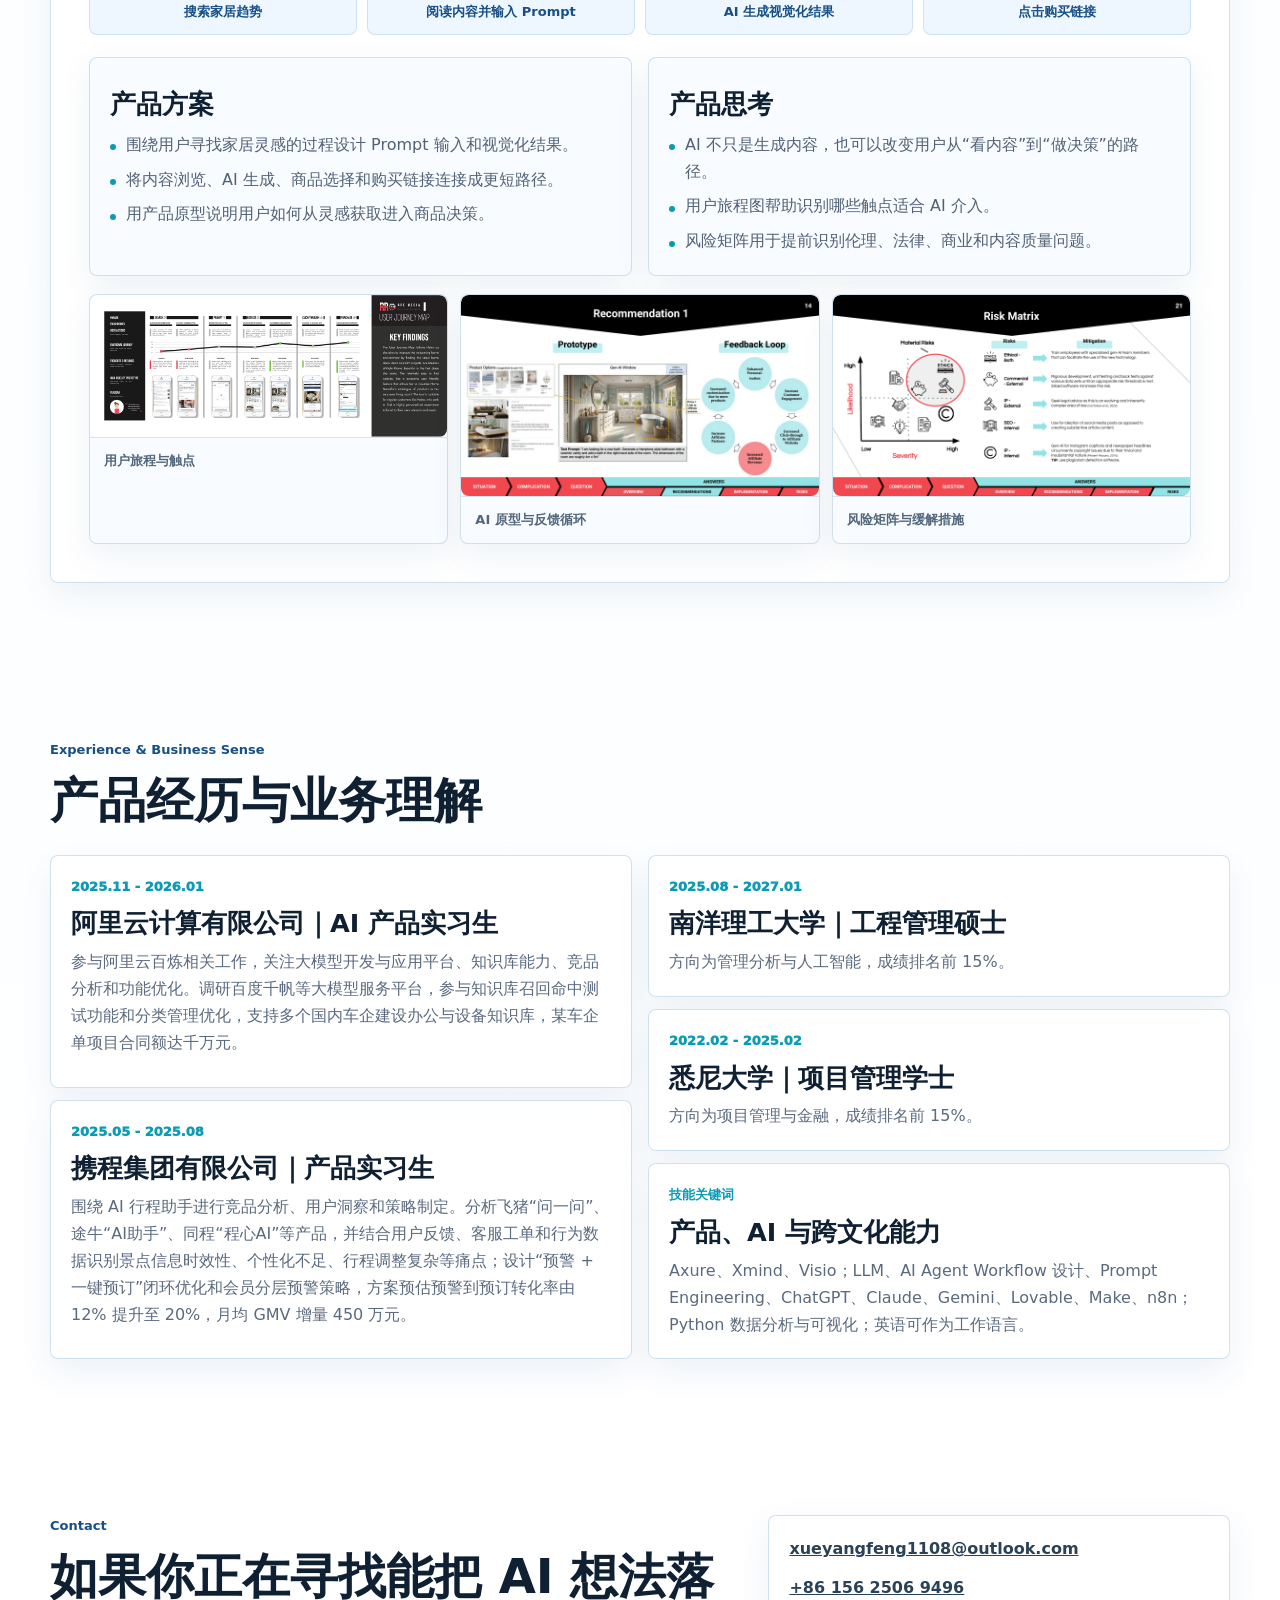
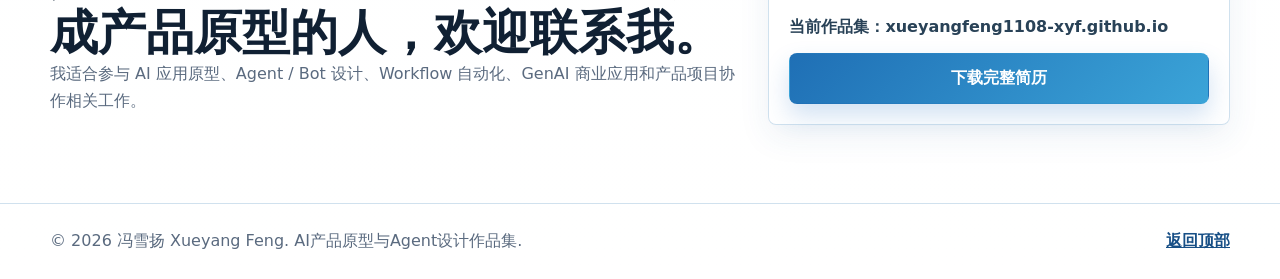
==== commit 346ffb22: "FXY作品集最新版" ====
--- a/index.html
+++ b/index.html
@@ -3,548 +3,1518 @@
   <head>
     <meta charset="utf-8">
     <meta name="viewport" content="width=device-width, initial-scale=1">
-    <meta name="description" content="冯雪扬的 AI 应用原型与 Workflow Agent 设计作品集，展示 AI Workflow、Agent 原型、Prompt Engineering、自动化集成与 GenAI 商业应用能力。">
-    <title>冯雪扬｜AI 应用原型与 Workflow Agent 作品集</title>
-    <link rel="stylesheet" href="styles.css">
+    <meta name="description" content="冯雪扬的中文 AI Agent 产品作品集，展示 AI 产品原型、Agent 设计、Workflow 自动化、Prompt Engineering 与 GenAI 商业应用。">
+    <title>冯雪扬｜AI产品原型与Agent设计作品集</title>
+    <style>
+      :root {
+        --bg: #f6fbff;
+        --surface: #ffffff;
+        --surface-blue: #eef7ff;
+        --surface-cool: #f8fbff;
+        --ink: #102033;
+        --muted: #5a6a7f;
+        --soft: #dbeaf7;
+        --line: #c9ddec;
+        --blue: #317bc8;
+        --blue-deep: #174f86;
+        --cyan: #0c9bb5;
+        --green: #377f73;
+        --gold: #b17a2a;
+        --shadow: 0 18px 44px rgba(33, 91, 135, 0.12);
+        --radius: 8px;
+        --max: 1180px;
+      }
+
+      * {
+        box-sizing: border-box;
+      }
+
+      html {
+        max-width: 100%;
+        overflow-x: hidden;
+        scroll-behavior: smooth;
+      }
+
+      body {
+        max-width: 100%;
+        overflow-x: hidden;
+        margin: 0;
+        color: var(--ink);
+        background:
+          radial-gradient(circle at 82% 4%, rgba(64, 153, 217, 0.14), transparent 30%),
+          linear-gradient(180deg, #eef8ff 0%, #f8fcff 42%, #ffffff 100%);
+        font-family: ui-sans-serif, system-ui, -apple-system, BlinkMacSystemFont, "Segoe UI", "PingFang SC", "Microsoft YaHei", Arial, sans-serif;
+        line-height: 1.68;
+      }
+
+      body.menu-open {
+        overflow: hidden;
+      }
+
+      a {
+        color: inherit;
+      }
+
+      img {
+        display: block;
+        max-width: 100%;
+        height: auto;
+      }
+
+      main img {
+        cursor: zoom-in;
+      }
+
+      p {
+        margin: 0;
+        color: var(--muted);
+      }
+
+      h1,
+      h2,
+      h3,
+      h4 {
+        margin: 0;
+        letter-spacing: 0;
+        line-height: 1.16;
+      }
+
+      h1 {
+        max-width: 780px;
+        font-size: clamp(40px, 6vw, 76px);
+      }
+
+      h2 {
+        font-size: clamp(28px, 4vw, 48px);
+      }
+
+      h3 {
+        font-size: clamp(20px, 2vw, 26px);
+      }
+
+      h4 {
+        font-size: 18px;
+      }
+
+      ul {
+        margin: 0;
+        padding: 0;
+      }
+
+      li {
+        list-style: none;
+      }
+
+      .site-header {
+        position: sticky;
+        top: 0;
+        z-index: 30;
+        border-bottom: 1px solid rgba(201, 221, 236, 0.86);
+        background: rgba(246, 251, 255, 0.9);
+        backdrop-filter: blur(18px);
+      }
+
+      .header-inner {
+        display: flex;
+        align-items: center;
+        justify-content: space-between;
+        gap: 20px;
+        width: min(var(--max), calc(100vw - 40px));
+        min-width: 0;
+        margin: 0 auto;
+        padding: 14px 0;
+      }
+
+      .brand {
+        display: inline-flex;
+        align-items: center;
+        min-width: 0;
+        gap: 10px;
+        text-decoration: none;
+      }
+
+      .brand-mark {
+        display: grid;
+        flex: 0 0 auto;
+        width: 42px;
+        height: 42px;
+        place-items: center;
+        border-radius: 8px;
+        color: #fff;
+        background: linear-gradient(135deg, #174f86, #49a8dd);
+        font-weight: 900;
+      }
+
+      .brand-text {
+        min-width: 0;
+      }
+
+      .brand strong,
+      .brand small {
+        display: block;
+      }
+
+      .brand strong {
+        color: var(--ink);
+      }
+
+      .brand small {
+        max-width: 280px;
+        color: var(--muted);
+        font-size: 12px;
+        line-height: 1.35;
+      }
+
+      .nav {
+        display: flex;
+        align-items: center;
+        justify-content: flex-end;
+        gap: 2px;
+      }
+
+      .nav a {
+        border-radius: 999px;
+        padding: 8px 11px;
+        color: #46617a;
+        font-size: 14px;
+        font-weight: 800;
+        text-decoration: none;
+        white-space: nowrap;
+      }
+
+      .nav a:hover,
+      .nav a.active {
+        color: var(--blue-deep);
+        background: #e4f2ff;
+      }
+
+      .menu-button {
+        display: none;
+        width: 42px;
+        height: 42px;
+        border: 1px solid var(--line);
+        border-radius: 8px;
+        color: var(--blue-deep);
+        background: #fff;
+        font-size: 22px;
+        font-weight: 900;
+      }
+
+      .container,
+      .hero,
+      .section {
+        width: min(var(--max), calc(100vw - 40px));
+        min-width: 0;
+        margin: 0 auto;
+      }
+
+      .hero {
+        display: grid;
+        grid-template-columns: minmax(0, 1.18fr) minmax(320px, 0.82fr);
+        align-items: center;
+        gap: 38px;
+        min-height: calc(100svh - 72px);
+        padding: 72px 0 58px;
+      }
+
+      .hero-copy {
+        min-width: 0;
+      }
+
+      .eyebrow {
+        margin-bottom: 12px;
+        color: var(--blue-deep);
+        font-size: 13px;
+        font-weight: 900;
+        letter-spacing: 0;
+      }
+
+      .hero-lead {
+        max-width: 760px;
+        margin-top: 20px;
+        color: #43576d;
+        font-size: clamp(17px, 2vw, 21px);
+        font-weight: 650;
+      }
+
+      .hero-mainline {
+        max-width: 760px;
+        margin-top: 14px;
+        color: #66768a;
+        font-size: 16px;
+      }
+
+      .hero-actions,
+      .tag-row,
+      .project-actions,
+      .contact-links {
+        display: flex;
+        flex-wrap: wrap;
+        gap: 10px;
+        min-width: 0;
+      }
+
+      .hero-actions {
+        margin-top: 26px;
+      }
+
+      .button {
+        display: inline-flex;
+        align-items: center;
+        justify-content: center;
+        min-height: 46px;
+        max-width: 100%;
+        border: 1px solid transparent;
+        border-radius: 8px;
+        padding: 11px 16px;
+        font-weight: 900;
+        text-decoration: none;
+        overflow-wrap: anywhere;
+        transition: transform 180ms ease, box-shadow 180ms ease, background 180ms ease;
+      }
+
+      .button:hover {
+        transform: translateY(-2px);
+      }
+
+      .button.primary {
+        color: #fff;
+        background: linear-gradient(135deg, #1f6fb5, #3ba4d8);
+        box-shadow: 0 12px 24px rgba(49, 123, 200, 0.22);
+      }
+
+      .button.secondary {
+        color: var(--blue-deep);
+        border-color: var(--line);
+        background: #fff;
+      }
+
+      .button.ghost {
+        color: #294257;
+        border-color: rgba(49, 123, 200, 0.2);
+        background: #eaf6ff;
+      }
+
+      .tag-row {
+        margin-top: 24px;
+      }
+
+      .tag,
+      .project-type,
+      .mini-label {
+        display: inline-flex;
+        align-items: center;
+        max-width: 100%;
+        border: 1px solid rgba(49, 123, 200, 0.16);
+        border-radius: 999px;
+        padding: 7px 11px;
+        color: var(--blue-deep);
+        background: #eaf6ff;
+        font-size: 13px;
+        font-weight: 850;
+        overflow-wrap: anywhere;
+      }
+
+      .hero-visual {
+        min-width: 0;
+      }
+
+      .photo-frame {
+        position: relative;
+        overflow: hidden;
+        border: 1px solid rgba(201, 221, 236, 0.9);
+        border-radius: 8px;
+        background: var(--surface);
+        box-shadow: var(--shadow);
+      }
+
+      .photo-frame img {
+        width: 100%;
+        aspect-ratio: 4 / 5;
+        object-fit: cover;
+      }
+
+      .photo-note {
+        position: absolute;
+        left: 14px;
+        right: 14px;
+        bottom: 14px;
+        border: 1px solid rgba(255, 255, 255, 0.72);
+        border-radius: 8px;
+        padding: 12px;
+        color: #12304d;
+        background: rgba(255, 255, 255, 0.82);
+        backdrop-filter: blur(12px);
+        font-size: 13px;
+        font-weight: 750;
+      }
+
+      .hero-stats {
+        display: grid;
+        grid-template-columns: repeat(3, minmax(0, 1fr));
+        gap: 10px;
+        margin-top: 12px;
+      }
+
+      .hero-stats article,
+      .card,
+      .project-card,
+      .case-study,
+      .panel,
+      .image-panel,
+      .timeline-item,
+      .contact-card {
+        border: 1px solid rgba(201, 221, 236, 0.86);
+        border-radius: 8px;
+        background: rgba(255, 255, 255, 0.84);
+        box-shadow: 0 12px 32px rgba(33, 91, 135, 0.08);
+      }
+
+      .hero-stats article {
+        min-width: 0;
+        padding: 13px;
+      }
+
+      .hero-stats strong {
+        display: block;
+        color: var(--blue-deep);
+        font-size: 20px;
+        line-height: 1.1;
+      }
+
+      .hero-stats span {
+        display: block;
+        margin-top: 5px;
+        color: var(--muted);
+        font-size: 12px;
+        line-height: 1.35;
+      }
+
+      .section {
+        padding: 78px 0;
+      }
+
+      .section-heading {
+        display: grid;
+        grid-template-columns: minmax(0, 0.86fr) minmax(280px, 0.64fr);
+        gap: 34px;
+        align-items: end;
+        margin-bottom: 26px;
+      }
+
+      .section-heading p:last-child {
+        color: #65768a;
+      }
+
+      .grid {
+        display: grid;
+        gap: 14px;
+        min-width: 0;
+      }
+
+      .grid.skills {
+        grid-template-columns: repeat(4, minmax(0, 1fr));
+      }
+
+      .grid.projects {
+        grid-template-columns: repeat(4, minmax(0, 1fr));
+      }
+
+      .card,
+      .project-card,
+      .panel,
+      .timeline-item,
+      .contact-card {
+        min-width: 0;
+        padding: 20px;
+      }
+
+      .card h3,
+      .project-card h3,
+      .panel h3,
+      .timeline-item h3 {
+        margin-top: 12px;
+      }
+
+      .card p,
+      .project-card p,
+      .timeline-item p {
+        margin-top: 10px;
+      }
+
+      .card-number {
+        color: var(--cyan);
+        font-weight: 950;
+      }
+
+      .project-card {
+        position: relative;
+        display: flex;
+        flex-direction: column;
+        gap: 12px;
+        min-height: 100%;
+        text-decoration: none;
+        transition: transform 180ms ease, box-shadow 180ms ease, border-color 180ms ease;
+      }
+
+      .project-card:hover {
+        transform: translateY(-4px);
+        border-color: rgba(49, 123, 200, 0.42);
+        box-shadow: var(--shadow);
+      }
+
+      .project-action {
+        margin-top: auto;
+        color: var(--blue-deep);
+        font-size: 14px;
+        font-weight: 950;
+        text-decoration: underline;
+        text-decoration-thickness: 2px;
+        text-underline-offset: 5px;
+      }
+
+      .project-index {
+        color: #8aa1b6;
+        font-size: 13px;
+        font-weight: 900;
+      }
+
+      .check-list {
+        display: grid;
+        gap: 8px;
+        color: #516276;
+      }
+
+      .check-list li {
+        position: relative;
+        min-width: 0;
+        padding-left: 16px;
+        overflow-wrap: anywhere;
+      }
+
+      .check-list li::before {
+        position: absolute;
+        left: 0;
+        top: 0.78em;
+        width: 6px;
+        height: 6px;
+        border-radius: 99px;
+        background: var(--cyan);
+        content: "";
+      }
+
+      .case-study {
+        min-width: 0;
+        margin-top: 24px;
+        padding: clamp(22px, 4vw, 38px);
+        scroll-margin-top: 92px;
+      }
+
+      .case-top {
+        display: grid;
+        grid-template-columns: minmax(0, 0.92fr) minmax(320px, 0.78fr);
+        gap: 24px;
+        align-items: start;
+      }
+
+      .case-top h2,
+      .case-copy h3 {
+        margin-bottom: 14px;
+      }
+
+      .case-intro {
+        display: grid;
+        gap: 12px;
+      }
+
+      .meta-row {
+        display: flex;
+        flex-wrap: wrap;
+        gap: 8px;
+        margin-top: 18px;
+      }
+
+      .flow {
+        display: grid;
+        grid-template-columns: repeat(4, minmax(0, 1fr));
+        gap: 10px;
+        margin-top: 14px;
+      }
+
+      .flow span {
+        min-width: 0;
+        border: 1px solid rgba(49, 123, 200, 0.18);
+        border-radius: 8px;
+        padding: 11px;
+        color: #174f86;
+        background: #eef7ff;
+        font-size: 13px;
+        font-weight: 850;
+        text-align: center;
+        overflow-wrap: anywhere;
+      }
+
+      .case-body {
+        display: grid;
+        grid-template-columns: minmax(0, 1fr) minmax(0, 1fr);
+        gap: 16px;
+        margin-top: 22px;
+      }
+
+      .panel {
+        background: var(--surface-cool);
+      }
+
+      .panel h3 {
+        margin-bottom: 12px;
+      }
+
+      .info-table {
+        display: grid;
+        gap: 8px;
+      }
+
+      .info-table div {
+        display: grid;
+        grid-template-columns: 130px minmax(0, 1fr);
+        gap: 12px;
+        border-bottom: 1px solid rgba(201, 221, 236, 0.72);
+        padding: 9px 0;
+      }
+
+      .info-table div:last-child {
+        border-bottom: 0;
+      }
+
+      .info-table strong {
+        color: var(--blue-deep);
+      }
+
+      .info-table span {
+        min-width: 0;
+        color: #52677c;
+        overflow-wrap: anywhere;
+      }
+
+      .image-panel {
+        overflow: hidden;
+        min-width: 0;
+        background: #f8fbff;
+      }
+
+      .image-panel img {
+        width: 100%;
+      }
+
+      .image-caption {
+        border-top: 1px solid rgba(201, 221, 236, 0.72);
+        padding: 12px 14px;
+        color: #52677c;
+        font-size: 13px;
+        font-weight: 750;
+      }
+
+      .image-grid {
+        display: grid;
+        grid-template-columns: repeat(3, minmax(0, 1fr));
+        gap: 12px;
+        margin-top: 18px;
+      }
+
+      .image-grid.telegram {
+        grid-template-columns: repeat(4, minmax(0, 1fr));
+      }
+
+      .image-grid img {
+        width: 100%;
+        border-radius: 8px;
+        object-fit: cover;
+      }
+
+      .image-grid.telegram img {
+        aspect-ratio: 9 / 14;
+      }
+
+      .telegram-shot-panel {
+        display: grid;
+        background:
+          linear-gradient(180deg, rgba(234, 246, 255, 0.82), rgba(255, 255, 255, 0.92)),
+          #f8fbff;
+      }
+
+      .telegram-shot-panel img {
+        width: auto;
+        max-width: min(100%, 360px);
+        max-height: 440px;
+        margin: 0 auto;
+        object-fit: contain;
+      }
+
+      .telegram-demo {
+        display: grid;
+        grid-template-columns: repeat(3, minmax(0, 1fr));
+        gap: 14px;
+        margin-top: 22px;
+      }
+
+      .telegram-proof {
+        display: grid;
+        min-width: 0;
+        justify-items: center;
+        gap: 12px;
+        align-content: start;
+        background:
+          linear-gradient(135deg, rgba(234, 246, 255, 0.95), rgba(248, 251, 255, 0.94)),
+          #f8fbff;
+      }
+
+      .telegram-proof img {
+        width: auto;
+        max-width: min(310px, 84%);
+        max-height: 500px;
+        border-radius: 8px;
+        object-fit: contain;
+        box-shadow: 0 14px 34px rgba(15, 35, 55, 0.14);
+        margin: 18px auto 0;
+      }
+
+      .telegram-proof .image-caption {
+        width: 100%;
+      }
+
+      .link-row {
+        display: flex;
+        flex-wrap: wrap;
+        gap: 10px;
+        margin-top: 18px;
+      }
+
+      .text-link {
+        display: inline-flex;
+        max-width: 100%;
+        color: var(--blue-deep);
+        font-weight: 900;
+        overflow-wrap: anywhere;
+      }
+
+      .experience-grid {
+        display: grid;
+        grid-template-columns: minmax(0, 1fr) minmax(0, 1fr);
+        gap: 16px;
+      }
+
+      .timeline {
+        display: grid;
+        gap: 12px;
+      }
+
+      .timeline-item span {
+        display: block;
+        margin-bottom: 8px;
+        color: var(--cyan);
+        font-size: 13px;
+        font-weight: 950;
+      }
+
+      .contact-section {
+        display: grid;
+        grid-template-columns: minmax(0, 0.9fr) minmax(300px, 0.6fr);
+        gap: 26px;
+        align-items: stretch;
+      }
+
+      .contact-card {
+        display: grid;
+        gap: 12px;
+        align-content: center;
+      }
+
+      .contact-card a:not(.button),
+      .contact-card span {
+        display: block;
+        color: #294257;
+        font-weight: 850;
+        overflow-wrap: anywhere;
+      }
+
+      .site-footer {
+        border-top: 1px solid rgba(201, 221, 236, 0.86);
+        padding: 24px 0;
+      }
+
+      .image-lightbox {
+        position: fixed;
+        inset: 0;
+        z-index: 100;
+        display: none;
+        align-items: center;
+        justify-content: center;
+        padding: 28px;
+        background: rgba(10, 26, 42, 0.78);
+      }
+
+      .image-lightbox.open {
+        display: flex;
+      }
+
+      .lightbox-content {
+        position: relative;
+        display: grid;
+        gap: 12px;
+        width: min(100%, 980px);
+        max-height: calc(100svh - 56px);
+      }
+
+      .lightbox-content img {
+        width: auto;
+        max-width: 100%;
+        max-height: calc(100svh - 132px);
+        margin: 0 auto;
+        border-radius: 8px;
+        object-fit: contain;
+        background: #fff;
+        box-shadow: 0 24px 70px rgba(0, 0, 0, 0.32);
+        cursor: default;
+      }
+
+      .lightbox-caption {
+        color: #f3f9ff;
+        font-size: 14px;
+        font-weight: 750;
+        text-align: center;
+      }
+
+      .lightbox-close {
+        position: absolute;
+        top: -16px;
+        right: -16px;
+        display: grid;
+        width: 40px;
+        height: 40px;
+        place-items: center;
+        border: 1px solid rgba(255, 255, 255, 0.55);
+        border-radius: 999px;
+        color: #fff;
+        background: rgba(12, 31, 49, 0.82);
+        font-size: 24px;
+        line-height: 1;
+        cursor: pointer;
+      }
+
+      .footer-inner {
+        display: flex;
+        align-items: center;
+        justify-content: space-between;
+        gap: 16px;
+        width: min(var(--max), calc(100vw - 40px));
+        min-width: 0;
+        margin: 0 auto;
+      }
+
+      .footer-inner a {
+        color: var(--blue-deep);
+        font-weight: 900;
+      }
+
+      .reveal {
+        opacity: 0;
+        transform: translateY(16px);
+        transition: opacity 520ms ease, transform 520ms ease;
+      }
+
+      .reveal.visible {
+        opacity: 1;
+        transform: translateY(0);
+      }
+
+      @media (prefers-reduced-motion: reduce) {
+        html {
+          scroll-behavior: auto;
+        }
+
+        .reveal,
+        .project-card,
+        .button {
+          transition: none;
+        }
+      }
+
+      @media (max-width: 980px) {
+        .header-inner,
+        .container,
+        .hero,
+        .section,
+        .footer-inner {
+          width: min(100% - 28px, var(--max));
+        }
+
+        .menu-button {
+          display: inline-grid;
+          place-items: center;
+        }
+
+        .nav {
+          position: fixed;
+          inset: 70px 14px auto 14px;
+          display: none;
+          grid-template-columns: 1fr;
+          border: 1px solid var(--line);
+          border-radius: 8px;
+          padding: 10px;
+          background: rgba(255, 255, 255, 0.96);
+          box-shadow: var(--shadow);
+        }
+
+        .nav.open {
+          display: grid;
+        }
+
+        .nav a {
+          padding: 12px;
+          white-space: normal;
+        }
+
+        .hero,
+        .section-heading,
+        .case-top,
+        .case-body,
+        .experience-grid,
+        .contact-section {
+          grid-template-columns: 1fr;
+        }
+
+        .hero {
+          padding-top: 48px;
+        }
+
+        .photo-frame {
+          max-width: 560px;
+          margin: 0 auto;
+        }
+
+        .grid.skills,
+        .grid.projects {
+          grid-template-columns: repeat(2, minmax(0, 1fr));
+        }
+
+        .flow {
+          grid-template-columns: repeat(2, minmax(0, 1fr));
+        }
+
+        .telegram-shot-panel img {
+          max-width: min(100%, 310px);
+          max-height: 410px;
+        }
+
+        .telegram-demo {
+          grid-template-columns: 1fr;
+        }
+
+        .telegram-proof img {
+          max-width: min(100%, 300px);
+          max-height: 500px;
+        }
+
+        .image-grid,
+        .image-grid.telegram {
+          grid-template-columns: repeat(2, minmax(0, 1fr));
+        }
+      }
+
+      @media (max-width: 620px) {
+        .header-inner,
+        .container,
+        .hero,
+        .section,
+        .footer-inner {
+          width: min(100% - 24px, var(--max));
+        }
+
+        .brand small {
+          display: none;
+        }
+
+        .hero {
+          min-height: auto;
+          padding: 32px 0 46px;
+        }
+
+        .section {
+          padding: 54px 0;
+        }
+
+        .hero-stats,
+        .grid.skills,
+        .grid.projects,
+        .flow,
+        .image-grid,
+        .image-grid.telegram {
+          grid-template-columns: 1fr;
+        }
+
+        .hero-actions,
+        .project-actions,
+        .contact-links {
+          display: grid;
+          grid-template-columns: 1fr;
+        }
+
+        .button {
+          width: 100%;
+        }
+
+        .info-table div {
+          grid-template-columns: 1fr;
+          gap: 4px;
+        }
+
+        .photo-note {
+          position: static;
+          border-right: 0;
+          border-bottom: 0;
+          border-left: 0;
+          border-radius: 0;
+        }
+
+        .case-study {
+          padding: 18px;
+        }
+
+        .footer-inner {
+          display: grid;
+        }
+
+        .image-lightbox {
+          padding: 18px;
+        }
+
+        .lightbox-close {
+          top: -10px;
+          right: -6px;
+        }
+      }
+    </style>
   </head>
   <body>
     <header class="site-header">
-      <a class="brand" href="#top" aria-label="Back to top">
-        <span class="brand-mark">FX</span>
-        <span>
-          <strong>冯雪扬</strong>
-          <small>AI 应用原型与 Workflow Agent 作品集</small>
-        </span>
-      </a>
-      <nav class="nav" aria-label="Main navigation">
-        <a href="#about">About</a>
-        <a href="#skills">Skills</a>
-        <a href="#projects">Projects</a>
-        <a href="#thinking">AI Thinking</a>
-        <a href="#experience">Experience</a>
-        <a href="#contact">Contact</a>
-      </nav>
+      <div class="header-inner">
+        <a class="brand" href="#top" aria-label="返回页面顶部">
+          <span class="brand-mark">FX</span>
+          <span class="brand-text">
+            <strong>冯雪扬</strong>
+            <small>AI产品原型与Agent设计作品集</small>
+          </span>
+        </a>
+        <button class="menu-button" type="button" aria-label="打开导航" aria-expanded="false" data-menu-button>≡</button>
+        <nav class="nav" aria-label="页面导航" data-nav>
+          <a href="#skills">能力</a>
+          <a href="#projects">项目</a>
+          <a href="#experience">经历</a>
+          <a href="#contact">联系</a>
+        </nav>
+      </div>
     </header>
 
     <main id="top">
       <section class="hero">
-        <div class="hero-content">
-          <p class="eyebrow">AI 应用原型与 Workflow Agent 设计作品集</p>
-          <h1>冯雪扬｜AI 应用原型与 Workflow Agent 作品集</h1>
-          <p class="hero-subtitle">AI 应用原型设计｜Agent / Workflow｜Prompt Engineering｜产品运营与项目管理</p>
-          <p class="hero-lead">
-            我关注如何将生成式 AI、Agent 工作流和自动化工具应用到真实业务场景中，通过结构化 prompt、API 集成、human-in-the-loop 机制和产品化流程设计，提升信息处理、跨语言沟通和业务运营效率。
-          </p>
+        <div class="hero-copy reveal">
+          <p class="eyebrow">AI产品原型与Agent设计</p>
+          <h1>AI Agent 产品原型作品集</h1>
+          <p class="hero-lead">用产品思维设计 AI Agent 和自动化 Workflow，把真实场景转化为可验证、可展示、可落地的 AI 产品原型。</p>
+          <p class="hero-mainline">关注 Agent 行为规则、Prompt Engineering、API/Bot 集成、业务流程自动化与 Responsible AI，适合需要 GenAI 商业应用、Workflow 自动化和产品原型能力的团队。</p>
           <div class="hero-actions">
-            <a class="button primary" href="#projects">查看项目</a>
+            <a class="button primary" href="#projects">查看代表项目</a>
             <a class="button secondary" href="#contact">联系我</a>
-            <a class="button ghost" href="assets/xueyang-feng-resume.docx" download>下载简历</a>
-          </div>
-          <div class="hero-tags" aria-label="Core capability tags">
-            <span>AI Workflow Design</span>
-            <span>Agent / Bot Prototyping</span>
-            <span>Prompt Engineering</span>
-            <span>Responsible AI</span>
+            <a class="button ghost" href="assets/xueyang-feng-resume.pdf" download>下载简历</a>
+          </div>
+          <div class="tag-row" aria-label="核心能力标签">
+            <span class="tag">Agent / Bot Prototyping</span>
+            <span class="tag">AI Workflow Design</span>
+            <span class="tag">Prompt Engineering</span>
+            <span class="tag">API / Automation Integration</span>
           </div>
         </div>
-        <aside class="hero-panel" aria-label="Candidate summary">
-          <div class="availability">Focused on practical GenAI workflows</div>
-          <dl>
-            <div>
-              <dt>关注方向</dt>
-              <dd>AI 应用原型｜Workflow Automation｜GenAI Business Application</dd>
-            </div>
-            <div>
-              <dt>核心定位</dt>
-              <dd>产品运营｜项目管理｜AI 应用｜Agent / Workflow｜Prompt Engineering｜API 集成</dd>
-            </div>
-            <div>
-              <dt>教育背景</dt>
-              <dd>NTU 工程管理硕士在读；University of Sydney 项目管理学士</dd>
-            </div>
-            <div>
-              <dt>联系方式</dt>
-              <dd><a href="mailto:xueyangfeng1108@outlook.com">xueyangfeng1108@outlook.com</a></dd>
-            </div>
-          </dl>
+        <aside class="hero-visual reveal" aria-label="个人形象照与概览">
+          <figure class="photo-frame">
+            <img src="assets/portfolio/profile-graduation-soft.jpg" alt="冯雪扬本科毕业照">
+            <figcaption class="photo-note">工程管理与项目管理背景，长期关注 AI 在真实业务流程中的应用。</figcaption>
+          </figure>
+          <div class="hero-stats" aria-label="背景概览">
+            <article><strong>4</strong><span>AI / GenAI 项目案例</span></article>
+            <article><strong>2</strong><span>产品相关实习经历</span></article>
+            <article><strong>Top 15%</strong><span>NTU 与 USYD 成绩排名</span></article>
+          </div>
         </aside>
       </section>
 
-      <section class="section" id="about">
-        <div class="section-heading">
-          <p class="eyebrow">About Me</p>
-          <h2>我不是把 AI 当装饰功能，而是把 AI 设计进可执行的产品流程。</h2>
+      <section class="section" id="skills">
+        <div class="section-heading reveal">
+          <div>
+            <p class="eyebrow">Core Capabilities</p>
+            <h2>能力不只停留在“会用 AI 工具”，而是能设计 AI 的任务、边界和执行路径。</h2>
+          </div>
+          <p>能力矩阵围绕 AI 产品原型展开：从用户场景、Agent 规则、Prompt 输出约束，到自动化节点和业务验证。</p>
         </div>
-        <div class="about-layout">
-          <div class="about-copy">
-            <p>
-              我是一名工程管理硕士在读学生，具备项目管理、产品运营、AI 应用原型和跨文化沟通背景。我的项目经历集中在 AI Workflow Agent、Translation Agent、Telegram AI Bot 和生成式 AI 电商内容增长方向，关注如何将 AI 从单次生成工具转化为可执行、可评估、可迭代的产品工作流。
-            </p>
-            <p>
-              作品集中的项目重点展示我如何拆解用户问题、设计 Agent 行为逻辑、编写结构化 prompt、连接自动化工具，并把 Responsible AI 思维纳入产品边界。
-            </p>
-          </div>
-          <div class="metrics-grid">
-            <article><strong>4</strong><span>AI / GenAI 项目案例</span></article>
-            <article><strong>4 / 10</strong><span>有效邮件事项识别并创建日历事件</span></article>
-            <article><strong>3</strong><span>跨语言场景：English / 中文 / Hindi</span></article>
-            <article><strong>AI + PM</strong><span>结合产品运营、项目管理与风险治理</span></article>
-          </div>
+        <div class="grid skills">
+          <article class="card reveal"><span class="card-number">01</span><h3>Agent 设计</h3><p>基于 Role、Goal、Skills、Rules、Feedback Loop 设计 Agent 行为，让 AI 输出稳定、可解释、可迭代。</p></article>
+          <article class="card reveal"><span class="card-number">02</span><h3>Workflow 自动化</h3><p>将 Trigger、AI Logic、Action 串成可执行流程，理解 Make.com 与 n8n 的自动化节点设计。</p></article>
+          <article class="card reveal"><span class="card-number">03</span><h3>Prompt Engineering</h3><p>用结构化 Prompt 约束输入、输出格式、异常处理和任务边界，减少误触发和无效生成。</p></article>
+          <article class="card reveal"><span class="card-number">04</span><h3>API / Bot 集成</h3><p>具备 Telegram Bot、Gemini、Gmail、Google Calendar 等工具接入和表达式映射经验。</p></article>
+          <article class="card reveal"><span class="card-number">05</span><h3>Responsible AI</h3><p>关注人工复核、低置信度提示、隐私、版权、误用风险和自动化执行边界。</p></article>
+          <article class="card reveal"><span class="card-number">06</span><h3>产品与项目管理</h3><p>能将业务目标拆解为用户痛点、产品策略、执行计划、风险识别和结果验证。</p></article>
+          <article class="card reveal"><span class="card-number">07</span><h3>跨文化沟通</h3><p>结合海外学习背景和多语言项目经验，关注语气、语境、文化含义和本地化表达。</p></article>
+          <article class="card reveal"><span class="card-number">08</span><h3>GenAI 商业应用</h3><p>从营销增长、内容生产、知识库、旅行助手等业务场景判断 AI 应用价值。</p></article>
         </div>
       </section>
 
-      <section class="section" id="skills">
-        <div class="section-heading">
-          <p class="eyebrow">Core Skills</p>
-          <h2>核心能力</h2>
+      <section class="section" id="projects">
+        <div class="section-heading reveal">
+          <div>
+            <p class="eyebrow">Featured Projects</p>
+            <h2>精选项目</h2>
+          </div>
+          <p>项目顺序按 Bot 原型、Agent 能力、Workflow 自动化、商业增长方案展开。</p>
         </div>
-        <div class="card-grid six">
-          <article class="skill-card">
-            <h3>AI Workflow Design</h3>
-            <p>能够将用户任务拆解为可执行的自动化流程，设计触发器、AI 判断、结构化输出、条件过滤和工具执行节点。</p>
-          </article>
-          <article class="skill-card">
-            <h3>Agent / Bot Prototyping</h3>
-            <p>具备 AI Agent 与 Bot 原型设计经验，能够基于 Role、Goal、Skills、Rules、Feedback Loop 设计 Agent 行为逻辑。</p>
-          </article>
-          <article class="skill-card">
-            <h3>Prompt Engineering</h3>
-            <p>能够设计结构化 prompt，约束 AI 输出格式，引导模型完成翻译、分类、信息抽取、总结、过滤与决策辅助任务。</p>
-          </article>
-          <article class="skill-card">
-            <h3>API / Automation Integration</h3>
-            <p>理解 Google Gemini API、Telegram Bot API、OpenAI API 与 n8n / Make.com 工作流集成逻辑，具备服务接入经验。</p>
-          </article>
-          <article class="skill-card">
-            <h3>Responsible AI</h3>
-            <p>关注 human-in-the-loop、数据隐私、AI 准确性、偏见、误用风险、IP 版权和人工复核机制。</p>
-          </article>
-          <article class="skill-card">
-            <h3>Product & Project Management</h3>
-            <p>具备项目计划、进度跟踪、风险识别、利益相关者沟通、业务分析、用户旅程分析和执行落地能力。</p>
-          </article>
+        <div class="grid projects">
+          <a class="project-card reveal" href="./projects/telegram-translation-bot/index.html">
+            <span class="project-index">01</span>
+            <span class="project-type">n8n / Telegram / Gemini</span>
+            <h3>Telegram AI 翻译 Bot</h3>
+            <p>把翻译 Agent 接入 Telegram 聊天场景，实现消息触发、AI 翻译、语气识别、习语判断与自动回复。</p>
+            <span class="project-action">查看完整项目页</span>
+          </a>
+          <a class="project-card reveal" href="./projects/cultural-translation-agent/index.html">
+            <span class="project-index">02</span>
+            <span class="project-type">Claude Projects / Agent</span>
+            <h3>Claude 文化翻译 Agent</h3>
+            <p>面向中文、英文、Hindi 的跨文化语义翻译，重点处理成语、习语、讽刺与语气保留。</p>
+            <span class="project-action">查看完整项目页</span>
+          </a>
+          <a class="project-card reveal" href="./projects/smart-email-schedule-agent/index.html">
+            <span class="project-index">03</span>
+            <span class="project-type">Make.com / Gmail / Calendar</span>
+            <h3>智能邮件日程助手 Agent</h3>
+            <p>从 Gmail 邮件中识别有效事项，使用 Gemini 抽取字段并自动创建 Google Calendar 事件。</p>
+            <span class="project-action">查看完整项目页</span>
+          </a>
+          <a class="project-card reveal" href="./projects/are-media-affiliate-growth/index.html">
+            <span class="project-index">04</span>
+            <span class="project-type">用户旅程 / AI 原型 / 增长</span>
+            <h3>AI驱动Are Media联盟营收增长项目</h3>
+            <p>澳大利亚营销公司项目，围绕用户旅程、AI 视觉化解决方案、产品原型和购买链路设计增长方案。</p>
+            <span class="project-action">查看完整项目页</span>
+          </a>
+        </div>
+
+        <article class="case-study reveal" id="telegram-bot">
+          <div class="case-top">
+            <div class="case-intro">
+              <p class="eyebrow">Project 01</p>
+              <h2>Telegram AI 翻译 Bot</h2>
+              <p>将翻译 Agent 从单次对话工具延伸到即时通讯场景：用户在 Telegram 发送中文或英文消息，系统通过 n8n 触发 Gemini 处理，并把翻译结果自动回复给对应用户。</p>
+              <div class="meta-row">
+                <span class="mini-label">n8n</span>
+                <span class="mini-label">Telegram Bot API</span>
+                <span class="mini-label">Google Gemini</span>
+                <span class="mini-label">Prompt 规则</span>
+              </div>
+              <div class="link-row">
+                <a class="text-link" href="./projects/telegram-translation-bot/index.html">查看完整项目页</a>
+              </div>
+            </div>
+            <div class="image-panel telegram-shot-panel">
+              <img src="assets/portfolio/telegram/telegram-hero-slang-idiom.jpg" alt="Telegram 翻译 Bot 网络用语与中文成语翻译效果截图">
+              <div class="image-caption">效果证据：网络用语与中文成语被转化为自然表达，并输出语气与习语判断。</div>
+            </div>
+          </div>
+          <div class="flow" aria-label="Telegram Bot 工作流">
+            <span>Telegram 消息</span>
+            <span>Telegram Trigger</span>
+            <span>AI Agent + Gemini</span>
+            <span>Telegram 自动回复</span>
+          </div>
+          <div class="case-body">
+            <section class="panel">
+              <h3>问题与目标</h3>
+              <p>普通翻译工具往往脱离用户真实聊天环境，也容易忽略习语和语气。这个原型验证“聊天界面里的自动翻译 Agent”是否能在不切换工具的情况下，完成语言识别、习语处理、语气保留和自动回复。</p>
+            </section>
+            <section class="panel">
+              <h3>Agent 规则</h3>
+              <div class="info-table">
+                <div><strong>语言判断</strong><span>中文输入翻译为英文，英文输入翻译为简体中文。</span></div>
+                <div><strong>习语处理</strong><span>先理解含义，再寻找目标语言中的自然表达，避免逐字硬翻。</span></div>
+                <div><strong>语气保留</strong><span>识别讽刺、沮丧、玩笑、无奈等真实语气，并在输出中标注。</span></div>
+                <div><strong>边界处理</strong><span>遇到非中英文输入时，说明仅支持中文与英文。</span></div>
+              </div>
+            </section>
+          </div>
+          <div class="telegram-demo" aria-label="Telegram Bot 测试截图">
+            <figure class="image-panel telegram-proof">
+              <img src="assets/portfolio/telegram/telegram-basic-idiom-flow.jpg" alt="Telegram Bot 基础问候与英文习语翻译效果截图">
+              <figcaption class="image-caption">基础翻译与英文习语测试：验证 Bot 是否能处理日常问候、英文输入和英文习语，并返回正确目标语言、语气标签与习语判断。</figcaption>
+            </figure>
+            <figure class="image-panel telegram-proof">
+              <img src="assets/portfolio/telegram/telegram-long-idiom-flow.jpg" alt="Telegram Bot 中文成语与长文本多习语翻译效果截图">
+              <figcaption class="image-caption">中文成语与长文本多习语处理：验证 Bot 是否能从中文成语切换到英文长文本，并保留复杂语义、语气和多习语含义。</figcaption>
+            </figure>
+            <figure class="image-panel telegram-proof">
+              <img src="assets/portfolio/telegram/telegram-slang-idiom-flow.jpg" alt="Telegram Bot 网络用语、职场习语与中文口语翻译效果截图">
+              <figcaption class="image-caption">网络用语与职场习语处理：验证 Bot 是否能识别 yyds、绝绝子、画大饼、竹篓打水一场空等非直译表达。</figcaption>
+            </figure>
+          </div>
+          <div class="case-body">
+            <section class="panel">
+              <h3>测试设计</h3>
+              <ul class="check-list">
+                <li>简单中文到英文、简单英文到中文。</li>
+                <li>英文习语压力测试，例如 workplace idioms。</li>
+                <li>中文成语压力测试，例如“大意失荆州”。</li>
+                <li>网络用语、混合语言、第三语言等边界测试。</li>
+              </ul>
+            </section>
+            <section class="panel">
+              <h3>产品思考</h3>
+              <ul class="check-list">
+                <li>聊天场景需要低摩擦，Bot 比网页工具更接近用户原有行为。</li>
+                <li>语气与习语标注让输出更可判断，也方便后续评估。</li>
+                <li>下一步可增加语言选择、反馈按钮、术语表和失败日志。</li>
+              </ul>
+            </section>
+          </div>
+        </article>
+
+        <article class="case-study reveal" id="claude-agent">
+          <div class="case-top">
+            <div class="case-intro">
+              <p class="eyebrow">Project 02</p>
+              <h2>Claude 文化翻译 Agent</h2>
+              <p>这个 Agent 聚焦跨文化语义翻译：不只把句子换成另一种语言，而是先判断成语、习语、讽刺、语气和文化语境，再输出更自然的目标语言表达。</p>
+              <div class="meta-row">
+                <span class="mini-label">Claude Projects</span>
+                <span class="mini-label">Agent 规则</span>
+                <span class="mini-label">Meta-prompting</span>
+                <span class="mini-label">跨文化沟通</span>
+              </div>
+              <div class="link-row">
+                <a class="text-link" href="./projects/cultural-translation-agent/index.html">查看完整项目页</a>
+                <a class="text-link" href="https://claude.ai/share/8763f1f1-13f9-4487-a1bd-3abbbd545d3c" target="_blank" rel="noreferrer">查看 Claude 分享链接</a>
+              </div>
+            </div>
+            <div class="image-panel">
+              <img src="assets/portfolio/cultural/chinese-idiom-example.png" alt="Claude 文化翻译 Agent 处理塞翁失马案例截图">
+              <div class="image-caption">效果证据：中文成语“塞翁失马”被解释为语义，再转为英文与 Hindi 表达。</div>
+            </div>
+          </div>
+          <div class="flow" aria-label="Claude 文化翻译 Agent 设计流程">
+            <span>语言检测</span>
+            <span>习语与语气识别</span>
+            <span>语义翻译</span>
+            <span>回译验证</span>
+          </div>
+          <div class="case-body">
+            <section class="panel">
+              <h3>设计重点</h3>
+              <div class="info-table">
+                <div><strong>Role</strong><span>跨文化语义翻译 Agent。</span></div>
+                <div><strong>Goal</strong><span>保留语义、语气和文化含义。</span></div>
+                <div><strong>Skills</strong><span>语言检测、习语识别、语气分类、语义翻译、回译验证。</span></div>
+                <div><strong>Rules</strong><span>不逐字硬翻，不添加原文没有的信息。</span></div>
+              </div>
+            </section>
+            <section class="panel">
+              <h3>产品价值</h3>
+              <ul class="check-list">
+                <li>适合留学生、国际团队和跨文化协作场景。</li>
+                <li>将“文化理解”显性化为 Agent 处理步骤。</li>
+                <li>通过失败样例和 meta-prompting 迭代规则。</li>
+              </ul>
+            </section>
+          </div>
+          <div class="image-grid" aria-label="Claude 文化翻译 Agent 案例截图">
+            <div class="image-panel"><img src="assets/portfolio/cultural/chinese-idiom-example.png" alt="中文成语翻译案例"><div class="image-caption">中文成语语义翻译</div></div>
+            <div class="image-panel"><img src="assets/portfolio/cultural/english-sarcasm-example.png" alt="英文讽刺习语翻译案例"><div class="image-caption">英文讽刺表达处理</div></div>
+            <div class="image-panel"><img src="assets/portfolio/cultural/hindi-idiom-example.png" alt="Hindi 成语翻译案例"><div class="image-caption">Hindi 成语跨语言表达</div></div>
+          </div>
+        </article>
+
+        <article class="case-study reveal" id="email-agent">
+          <div class="case-top">
+            <div class="case-intro">
+              <p class="eyebrow">Project 03</p>
+              <h2>智能邮件日程助手 Agent</h2>
+              <p>使用 Make.com 集成 Gmail、Google Gemini 与 Google Calendar，验证 AI 是否能从邮件中识别任务、抽取结构化字段，并在有效信息充分时自动创建日历事件。</p>
+              <div class="meta-row">
+                <span class="mini-label">Make.com</span>
+                <span class="mini-label">Gmail</span>
+                <span class="mini-label">Gemini</span>
+                <span class="mini-label">Google Calendar</span>
+              </div>
+              <div class="link-row">
+                <a class="text-link" href="./projects/smart-email-schedule-agent/index.html">查看完整项目页</a>
+                <a class="text-link" href="https://us2.make.com/public/shared-scenario/dBzIyQyj3ld/integration-gmail-google-gemini-ai-goo" target="_blank" rel="noreferrer">查看 Make 公开场景</a>
+              </div>
+            </div>
+            <div class="panel">
+              <h3>验证结果</h3>
+              <div class="info-table">
+                <div><strong>测试邮件</strong><span>10 封</span></div>
+                <div><strong>有效事项</strong><span>识别 4 个</span></div>
+                <div><strong>执行结果</strong><span>创建 4 个 Google Calendar 事件</span></div>
+                <div><strong>过滤规则</strong><span>没有任务时输出 ignore，避免误创建事件。</span></div>
+              </div>
+            </div>
+          </div>
+          <div class="flow" aria-label="智能邮件日程助手工作流">
+            <span>Gmail 搜索邮件</span>
+            <span>Gemini 判断任务</span>
+            <span>字段抽取与过滤</span>
+            <span>Calendar 创建事件</span>
+          </div>
+          <div class="case-body">
+            <section class="panel">
+              <h3>问题与目标</h3>
+              <p>邮件里的会议、截止日期和待办事项分散且格式不统一。这个原型验证是否可以让 AI 先判断邮件是否包含明确任务，再将任务名、开始时间、结束时间和详情转成日历事件。</p>
+            </section>
+            <section class="panel">
+              <h3>执行边界</h3>
+              <ul class="check-list">
+                <li>非任务类邮件不进入日历创建流程。</li>
+                <li>信息不足时优先过滤或等待确认。</li>
+                <li>后续可增加人工确认、失败日志和模糊时间处理。</li>
+              </ul>
+            </section>
+          </div>
+        </article>
+
+        <article class="case-study reveal" id="are-media">
+          <div class="case-top">
+            <div class="case-intro">
+              <p class="eyebrow">Project 04</p>
+              <h2>AI驱动Are Media联盟营收增长项目</h2>
+              <p>澳大利亚营销公司项目。项目围绕家居内容消费与购买链路，基于用户旅程图设计 AI 视觉化解决方案与产品原型，探索如何用 AI 提升内容互动、商品发现和联盟营收转化。</p>
+              <div class="meta-row">
+                <span class="mini-label">用户旅程图</span>
+                <span class="mini-label">AI 视觉化原型</span>
+                <span class="mini-label">购买链路</span>
+                <span class="mini-label">风险矩阵</span>
+              </div>
+              <div class="link-row">
+                <a class="text-link" href="./projects/are-media-affiliate-growth/index.html">查看完整项目页</a>
+              </div>
+            </div>
+            <div class="image-panel">
+              <img src="assets/portfolio/are-media/user-journey-map.png" alt="Are Media 用户旅程图">
+              <div class="image-caption">核心素材：Helen 从搜索家居灵感、输入 Prompt、查看 AI 结果到点击购买链接的用户旅程。</div>
+            </div>
+          </div>
+          <div class="flow" aria-label="Are Media 产品链路">
+            <span>搜索家居趋势</span>
+            <span>阅读内容并输入 Prompt</span>
+            <span>AI 生成视觉化结果</span>
+            <span>点击购买链接</span>
+          </div>
+          <div class="case-body">
+            <section class="panel">
+              <h3>产品方案</h3>
+              <ul class="check-list">
+                <li>围绕用户寻找家居灵感的过程设计 Prompt 输入和视觉化结果。</li>
+                <li>将内容浏览、AI 生成、商品选择和购买链接连接成更短路径。</li>
+                <li>用产品原型说明用户如何从灵感获取进入商品决策。</li>
+              </ul>
+            </section>
+            <section class="panel">
+              <h3>产品思考</h3>
+              <ul class="check-list">
+                <li>AI 不只是生成内容，也可以改变用户从“看内容”到“做决策”的路径。</li>
+                <li>用户旅程图帮助识别哪些触点适合 AI 介入。</li>
+                <li>风险矩阵用于提前识别伦理、法律、商业和内容质量问题。</li>
+              </ul>
+            </section>
+          </div>
+          <div class="image-grid" aria-label="Are Media 项目素材截图">
+            <div class="image-panel"><img src="assets/portfolio/are-media/user-journey-map.png" alt="Are Media 用户旅程图截图"><div class="image-caption">用户旅程与触点</div></div>
+            <div class="image-panel"><img src="assets/portfolio/are-media/prototype-feedback.png" alt="Are Media 原型反馈循环截图"><div class="image-caption">AI 原型与反馈循环</div></div>
+            <div class="image-panel"><img src="assets/portfolio/are-media/risk-matrix.png" alt="Are Media 风险矩阵截图"><div class="image-caption">风险矩阵与缓解措施</div></div>
+          </div>
+        </article>
+      </section>
+
+      <section class="section" id="experience">
+        <div class="section-heading reveal">
+          <div>
+            <p class="eyebrow">Experience & Business Sense</p>
+            <h2>产品经历与业务理解</h2>
+          </div>
+        </div>
+        <div class="experience-grid">
+          <div class="timeline">
+            <article class="timeline-item reveal">
+              <span>2025.11 - 2026.01</span>
+              <h3>阿里云计算有限公司｜AI 产品实习生</h3>
+              <p>参与阿里云百炼相关工作，关注大模型开发与应用平台、知识库能力、竞品分析和功能优化。调研百度千帆等大模型服务平台，参与知识库召回命中测试功能和分类管理优化，支持多个国内车企建设办公与设备知识库，某车企单项目合同额达千万元。</p>
+            </article>
+            <article class="timeline-item reveal">
+              <span>2025.05 - 2025.08</span>
+              <h3>携程集团有限公司｜产品实习生</h3>
+              <p>围绕 AI 行程助手进行竞品分析、用户洞察和策略制定。分析飞猪“问一问”、途牛“AI助手”、同程“程心AI”等产品，并结合用户反馈、客服工单和行为数据识别景点信息时效性、个性化不足、行程调整复杂等痛点；设计“预警 + 一键预订”闭环优化和会员分层预警策略，方案预估预警到预订转化率由 12% 提升至 20%，月均 GMV 增量 450 万元。</p>
+            </article>
+          </div>
+          <div class="timeline">
+            <article class="timeline-item reveal">
+              <span>2025.08 - 2027.01</span>
+              <h3>南洋理工大学｜工程管理硕士</h3>
+              <p>方向为管理分析与人工智能，成绩排名前 15%。</p>
+            </article>
+            <article class="timeline-item reveal">
+              <span>2022.02 - 2025.02</span>
+              <h3>悉尼大学｜项目管理学士</h3>
+              <p>方向为项目管理与金融，成绩排名前 15%。</p>
+            </article>
+            <article class="timeline-item reveal">
+              <span>技能关键词</span>
+              <h3>产品、AI 与跨文化能力</h3>
+              <p>Axure、Xmind、Visio；LLM、AI Agent Workflow 设计、Prompt Engineering、ChatGPT、Claude、Gemini、Lovable、Make、n8n；Python 数据分析与可视化；英语可作为工作语言。</p>
+            </article>
+          </div>
         </div>
       </section>
 
-      <section class="section" id="projects">
-        <div class="section-heading">
-          <p class="eyebrow">Featured Projects</p>
-          <h2>精选项目</h2>
-          <p>四个案例分别展示 Workflow Agent、AI Bot、Claude Projects Agent 和 GenAI 商业应用。点击卡片可跳转到项目详情。</p>
+      <section class="section contact-section" id="contact">
+        <div class="reveal">
+          <p class="eyebrow">Contact</p>
+          <h2>如果你正在寻找能把 AI 想法落成产品原型的人，欢迎联系我。</h2>
+          <p>我适合参与 AI 应用原型、Agent / Bot 设计、Workflow 自动化、GenAI 商业应用和产品项目协作相关工作。</p>
         </div>
-        <div class="project-grid">
-          <a class="project-card featured" href="#project-workflow">
-            <span class="project-label">AI Workflow / Make.com / Gmail / Gemini / Google Calendar</span>
-            <h3>AI Workflow Agent：邮件任务识别与日历自动化助手</h3>
-            <p>自动识别邮件任务、抽取结构化字段、过滤无效信息并创建日历事件的 AI Workflow Agent 原型。</p>
-            <ul class="check-list">
-              <li>端到端自动化流程</li>
-              <li>结构化 prompt 与 ignore 过滤规则</li>
-              <li>10 封测试邮件中识别 4 个有效事项</li>
-              <li>自动创建 4 个 Google Calendar 事件</li>
-            </ul>
-          </a>
-          <a class="project-card" href="#project-bot">
-            <span class="project-label">AI Bot / n8n / Telegram API / Gemini API</span>
-            <h3>Telegram AI Translation Bot：自动翻译机器人</h3>
-            <p>连接 Telegram Trigger、AI Agent、Gemini Chat Model 与 Telegram Send Message，实现用户消息识别、AI 翻译和自动回复。</p>
-            <ul class="check-list">
-              <li>Telegram Bot 原型搭建</li>
-              <li>Gemini API 接入</li>
-              <li>n8n expression mapping</li>
-              <li>语言检测、习语识别、语气保留</li>
-            </ul>
-          </a>
-          <a class="project-card" href="#project-translation">
-            <span class="project-label">Claude Projects / Agent Design / Meta-prompting</span>
-            <h3>Cultural Translation Agent：跨文化语义翻译智能体</h3>
-            <p>通过角色、目标、技能、规则与反馈循环构建 Agent 指令，支持英文、中文及 Hindi 之间的语义翻译。</p>
-            <ul class="check-list">
-              <li>Agent 指令设计</li>
-              <li>Meta-prompting 迭代</li>
-              <li>习语识别与语气分类</li>
-              <li>回译验证机制</li>
-            </ul>
-          </a>
-          <a class="project-card" href="#project-genai">
-            <span class="project-label">GenAI Strategy / E-commerce / User Journey</span>
-            <h3>Are Media 生成式 AI 电商内容增长方案</h3>
-            <p>围绕电商内容增长，输出用户旅程图、AI 应用价值分析、中短期实施计划和风险规避建议。</p>
-            <ul class="check-list">
-              <li>用户旅程图</li>
-              <li>生成式 AI 内容增长场景分析</li>
-              <li>中短期实施路线图</li>
-              <li>IP、法律、伦理和商业风险评估</li>
-            </ul>
-          </a>
-        </div>
-      </section>
-
-      <section class="section detail-section" aria-label="Project detail sections">
-        <article class="case-study" id="project-workflow">
-          <div class="case-header">
-            <p class="eyebrow">Project Detail 01</p>
-            <h2>AI Workflow Agent：邮件任务识别与日历自动化助手</h2>
-            <p>使用 Make.com 集成 Gmail、Google Gemini 与 Google Calendar，搭建一个能够自动识别邮件任务、抽取结构化字段、过滤无效信息并创建日历事件的 AI Workflow Agent 原型。</p>
-            <a class="text-link" href="https://us2.make.com/public/shared-scenario/dBzIyQyj3ld/integration-gmail-google-gemini-ai-goo" target="_blank" rel="noreferrer">查看 Make 公开场景</a>
-            <a class="text-link" href="https://github.com/xueyangfeng1108-xyf/xueyangfeng1108-xyf.github.io/tree/main/projects/smart-email-schedule-agent" target="_blank" rel="noreferrer">查看 GitHub 项目说明</a>
-          </div>
-          <div class="case-grid">
-            <section>
-              <h3>Problem</h3>
-              <p>在日常学习和工作场景中，用户经常通过邮件接收会议、截止日期、任务提醒和待办事项。但这些信息分散在不同邮件中，需要人工阅读、判断、复制时间地点并手动创建日历事件。该流程重复性高，且容易遗漏重要事项。</p>
-            </section>
-            <section>
-              <h3>Goal</h3>
-              <p>验证端到端 AI 自动化流程是否可行：当邮件包含明确任务和时间信息时，系统按固定格式抽取优先级、任务名、开始时间、结束时间和详情；当邮件不包含任务或信息不足时，输出 ignore，避免误创建事件。</p>
-            </section>
-          </div>
-          <div class="panel">
-            <h3>User Pain Points</h3>
-            <ul class="tag-list">
-              <li>邮件信息量大，容易漏掉任务和截止日期</li>
-              <li>邮件里的任务信息格式不统一</li>
-              <li>手动创建日历事件耗时</li>
-              <li>普通关键词规则难以判断真实任务</li>
-              <li>AI 可能误识别无关邮件，需要过滤规则</li>
-            </ul>
-          </div>
-          <div class="panel">
-            <h3>Workflow</h3>
-            <div class="flow">
-              <span>Gmail 新邮件</span>
-              <span>Make.com 触发</span>
-              <span>Gemini 分析</span>
-              <span>字段抽取</span>
-              <span>有效任务判断</span>
-              <span>Calendar / ignore</span>
-            </div>
-          </div>
-          <div class="two-column">
-            <div class="panel">
-              <h3>My Role</h3>
-              <ul class="check-list">
-                <li>负责 AI Workflow Agent 原型设计</li>
-                <li>使用 Make.com 设计自动化流程</li>
-                <li>设计 Gmail、Gemini、Google Calendar 集成逻辑</li>
-                <li>编写结构化 prompt 和 ignore 过滤规则</li>
-                <li>进行端到端测试并总结验证结果</li>
-              </ul>
-            </div>
-            <div class="table-card">
-              <h3>AI Design</h3>
-              <div class="info-table">
-                <div><strong>输入</strong><span>邮件正文、主题、发件人、时间</span></div>
-                <div><strong>AI 判断</strong><span>是否包含明确任务、会议、截止日期或待办事项</span></div>
-                <div><strong>字段抽取</strong><span>优先级、任务名、开始时间、结束时间、详情</span></div>
-                <div><strong>过滤规则</strong><span>非任务类邮件、信息不完整邮件输出 ignore</span></div>
-                <div><strong>执行动作</strong><span>创建 Google Calendar 事件</span></div>
-              </div>
-            </div>
-          </div>
-          <div class="case-grid">
-            <section>
-              <h3>Testing / Outcome</h3>
-              <p>使用 10 封测试邮件进行端到端验证，系统成功识别出 4 个有效事项，并创建了 4 个 Google Calendar 事件。测试结果证明该自动化流程在小样本场景下具备可行性。</p>
-            </section>
-            <section>
-              <h3>Reflection & Next Iteration</h3>
-              <ul class="check-list">
-                <li>信息不完整时不应自动创建事件</li>
-                <li>对“下周五下午”等模糊时间增加用户确认</li>
-                <li>加入 human-in-the-loop 审核节点</li>
-                <li>增加失败日志、异常提醒、优先级分类</li>
-                <li>扩展到 Slack、Notion、Todoist 等工具</li>
-              </ul>
-            </section>
-          </div>
-        </article>
-
-        <article class="case-study" id="project-bot">
-          <div class="case-header">
-            <p class="eyebrow">Project Detail 02</p>
-            <h2>Telegram AI Translation Bot：基于 n8n 与 Gemini 的自动翻译机器人</h2>
-            <p>使用 n8n 搭建 Telegram AI 翻译 Bot，让用户在聊天界面中直接发送文本并获得结构化翻译结果。</p>
-          </div>
-          <div class="case-grid">
-            <section>
-              <h3>Problem</h3>
-              <p>跨语言沟通中，用户不仅需要知道字面意思，也需要保留语气、习语、上下文和文化含义。传统翻译工具偏向单次文本转换，缺少对对话场景的持续处理。</p>
-            </section>
-            <section>
-              <h3>Goal</h3>
-              <p>探索 AI 翻译能力在即时通讯场景中的产品化可能，让用户在 Telegram 对话中直接发送文本并获得可读、可解释的翻译结果。</p>
-            </section>
-          </div>
-          <div class="panel">
-            <h3>Workflow</h3>
-            <div class="flow">
-              <span>Telegram 消息</span>
-              <span>Telegram Trigger</span>
-              <span>n8n 读取输入</span>
-              <span>Gemini 翻译</span>
-              <span>AI Agent 格式化</span>
-              <span>自动回复</span>
-            </div>
-          </div>
-          <div class="two-column">
-            <div class="table-card">
-              <h3>Prompt / Agent Logic</h3>
-              <div class="info-table">
-                <div><strong>Role</strong><span>跨语言翻译助手</span></div>
-                <div><strong>Task</strong><span>自动检测输入语言并翻译</span></div>
-                <div><strong>Rules</strong><span>保留语气，不逐字硬翻</span></div>
-                <div><strong>Idiom Handling</strong><span>识别习语并输出自然表达</span></div>
-                <div><strong>Safety</strong><span>不添加用户没有表达的含义</span></div>
-              </div>
-            </div>
-            <div class="code-card compact">
-              <h3>Output Format Example</h3>
-              <pre><code>Detected Language: English
-Target Language: Chinese
-
-Translation:
-...
-
-Tone:
-Informal / Polite / Sarcastic / Neutral
-
-Cultural Note:
-如果存在习语或文化表达，在此解释。</code></pre>
-            </div>
-          </div>
-          <div class="case-grid">
-            <section>
-              <h3>Product Value</h3>
-              <ul class="check-list">
-                <li>将 AI 翻译嵌入用户原本的聊天场景</li>
-                <li>降低跨语言沟通中的工具切换成本</li>
-                <li>通过固定格式提高翻译结果可读性</li>
-                <li>通过语气和习语识别增强翻译质量</li>
-              </ul>
-            </section>
-            <section>
-              <h3>Next Iteration</h3>
-              <ul class="check-list">
-                <li>增加目标语言选择按钮</li>
-                <li>增加翻译历史记录</li>
-                <li>支持群聊中的自动翻译</li>
-                <li>增加用户反馈按钮：准确 / 不准确</li>
-                <li>增加商务、法律、学术、旅游术语表</li>
-              </ul>
-            </section>
-          </div>
-        </article>
-
-        <article class="case-study" id="project-translation">
-          <div class="case-header">
-            <p class="eyebrow">Project Detail 03</p>
-            <h2>Cultural Translation Agent：基于 Claude Projects 的跨文化语义翻译智能体</h2>
-            <p>使用 Claude Projects 设计文化翻译 Agent，通过 Agent 指令和 prompt 规则提升跨文化语义翻译质量。</p>
-          </div>
-          <div class="case-grid">
-            <section>
-              <h3>Problem</h3>
-              <p>跨文化翻译不仅是语言转换，更涉及语境、语气、习语和文化含义的理解。许多 AI 翻译结果虽然字面准确，但可能丢失讽刺、礼貌程度、情绪强度或文化隐含信息。</p>
-            </section>
-            <section>
-              <h3>Design Goals</h3>
-              <ul class="check-list">
-                <li>支持英文、中文、Hindi 之间的语义翻译</li>
-                <li>识别习语、成语和跨文化表达</li>
-                <li>保留原文语气，避免逐字翻译</li>
-                <li>通过回译验证检查含义是否偏离</li>
-              </ul>
-            </section>
-          </div>
-          <div class="table-card">
-            <h3>Agent Design Framework</h3>
-            <div class="info-table columns">
-              <div><strong>Role</strong><span>跨文化语义翻译 Agent</span></div>
-              <div><strong>Goal</strong><span>保留语义、语气和文化含义</span></div>
-              <div><strong>Skills</strong><span>语言检测、习语识别、语气分类、语义翻译、回译验证</span></div>
-              <div><strong>Rules</strong><span>不逐字硬翻，不添加原文没有的信息</span></div>
-              <div><strong>Feedback Loop</strong><span>根据测试结果迭代 prompt</span></div>
-              <div><strong>Output Format</strong><span>翻译结果 + 语气说明 + 文化解释 + 回译检查</span></div>
-            </div>
-          </div>
-          <div class="panel">
-            <h3>Meta-prompting Iteration</h3>
-            <div class="iteration-grid">
-              <article><span>初版问题</span><p>翻译结果偏直译，对习语和讽刺语气处理不足。</p></article>
-              <article><span>迭代方式</span><p>通过 meta-prompting 要求模型反思翻译失败原因，并生成更明确的 Agent 行为规则。</p></article>
-              <article><span>优化后规则</span><p>先判断习语、讽刺或文化表达，再判断语气；翻译时优先保留语义和语气，并用回译验证检查偏离。</p></article>
-            </div>
-          </div>
-          <div class="case-grid">
-            <section>
-              <h3>Testing Method</h3>
-              <div class="info-table">
-                <div><strong>英文习语</strong><span>观察是否避免逐字翻译</span></div>
-                <div><strong>中文成语</strong><span>观察是否保留文化含义</span></div>
-                <div><strong>讽刺语气</strong><span>观察是否识别真实语气</span></div>
-                <div><strong>跨文化表达</strong><span>观察是否解释文化差异</span></div>
-              </div>
-            </section>
-            <section>
-              <h3>Productization</h3>
-              <ul class="check-list">
-                <li>留学生跨文化沟通助手</li>
-                <li>国际团队邮件润色</li>
-                <li>客服跨语言沟通</li>
-                <li>本地化内容审核</li>
-                <li>可与 Telegram Bot 结合成完整翻译产品</li>
-              </ul>
-            </section>
-          </div>
-          <a class="text-link" href="https://claude.ai/share/ae3be31f-9469-43b5-bd41-594af17d214f" target="_blank" rel="noreferrer">查看 Claude Projects 示例</a>
-        </article>
-
-        <article class="case-study" id="project-genai">
-          <div class="case-header">
-            <p class="eyebrow">Project Detail 04</p>
-            <h2>Are Media 生成式 AI 电商内容增长方案</h2>
-            <p>围绕电商内容增长场景，输出用户旅程图和生成式 AI 应用价值分析，提出中短期 GenAI 工具实施计划，并结合员工培训、成本效益、法律伦理和商业风险提出规避措施。</p>
-          </div>
-          <div class="case-grid">
-            <section>
-              <h3>Problem</h3>
-              <p>内容型电商平台需要持续生产商品介绍、导购内容、营销素材和用户触点内容。生成式 AI 可以提升内容效率，但也会带来版权、品牌一致性、内容质量、员工适应和 AI 使用规范等问题。</p>
-            </section>
-            <section>
-              <h3>My Role</h3>
-              <ul class="check-list">
-                <li>输出用户旅程图与 GenAI 应用价值分析</li>
-                <li>提出中短期实施计划和员工培训建议</li>
-                <li>进行成本效益分析</li>
-                <li>协助评估法律、道德和商业风险</li>
-              </ul>
-            </section>
-          </div>
-          <div class="panel">
-            <h3>User Journey & AI Opportunities</h3>
-            <div class="journey">
-              <article><strong>Awareness</strong><span>生成多版本营销文案</span></article>
-              <article><strong>Consideration</strong><span>生成导购内容</span></article>
-              <article><strong>Purchase</strong><span>总结用户评价和 FAQ</span></article>
-              <article><strong>Retention</strong><span>生成个性化邮件和推荐内容</span></article>
-              <article><strong>Advocacy</strong><span>辅助生成社交媒体分享文案</span></article>
-            </div>
-          </div>
-          <div class="two-column">
-            <div class="panel">
-              <h3>Implementation Roadmap</h3>
-              <div class="roadmap">
-                <article><strong>短期</strong><p>引入 AI 内容辅助工具，用于标题、摘要、商品描述和营销文案初稿生成。</p></article>
-                <article><strong>中期</strong><p>建立品牌语气指南、prompt 模板库和人工审核流程，保证内容一致性和合规性。</p></article>
-                <article><strong>长期</strong><p>将 AI 接入内容管理系统和用户数据分析流程，实现更个性化的内容推荐和增长实验。</p></article>
-              </div>
-            </div>
-            <div class="table-card">
-              <h3>Responsible AI / Risk Matrix</h3>
-              <div class="info-table">
-                <div><strong>IP 版权风险</strong><span>建立内容来源和授权检查机制</span></div>
-                <div><strong>品牌语气不一致</strong><span>建立 tone of voice prompt 模板</span></div>
-                <div><strong>错误信息</strong><span>人工审核后发布</span></div>
-                <div><strong>员工抵触</strong><span>提供培训和使用指南</span></div>
-                <div><strong>数据隐私</strong><span>避免输入敏感用户数据</span></div>
-              </div>
-            </div>
-          </div>
-          <div class="panel">
-            <h3>Project Value</h3>
-            <ul class="tag-list">
-              <li>体现我对 AI 商业落地的理解</li>
-              <li>证明我能从用户旅程分析 AI 应用场景</li>
-              <li>展示法律、伦理和风险意识</li>
-              <li>补充 AI 原型设计之外的运营和业务分析能力</li>
-            </ul>
-          </div>
-        </article>
-      </section>
-
-      <section class="section" id="thinking">
-        <div class="section-heading">
-          <p class="eyebrow">AI Product Sense</p>
-          <h2>我的 AI 应用设计原则</h2>
-        </div>
-        <div class="principle-grid">
-          <article><span>01</span><h3>不为了 AI 而 AI</h3><p>AI 应该解决真实用户问题，而不是作为装饰功能存在。</p></article>
-          <article><span>02</span><h3>事实提取和内容生成分开</h3><p>高风险内容中，事实字段必须来自原始输入，生成内容应标注为建议。</p></article>
-          <article><span>03</span><h3>AI 输出必须可编辑、可撤回、可重生成</h3><p>用户需要保留最终控制权，尤其是在沟通、日程和内容发布场景。</p></article>
-          <article><span>04</span><h3>信息不足时不要自动执行</h3><p>日期、时间、对象或任务不完整时，应输出 ignore 或请求用户确认。</p></article>
-          <article><span>05</span><h3>高风险内容需要 human-in-the-loop</h3><p>涉及法律、隐私、品牌、商业决策和用户个人信息时，需要人工复核机制。</p></article>
-          <article><span>06</span><h3>Prompt 是产品规则的一部分</h3><p>Prompt 不只是模型指令，也是产品逻辑、边界、格式和风险控制方式。</p></article>
-          <article><span>07</span><h3>评估 AI 不能只靠主观感觉</h3><p>需要通过准确性、相关性、可用性、可信度、可控性和效率等维度评估。</p></article>
-          <article><span>08</span><h3>Agent 需要反馈循环</h3><p>Agent 不应该只执行一次任务，而应通过测试、反馈和规则迭代持续优化。</p></article>
-        </div>
-      </section>
-
-      <section class="section" id="experience">
-        <div class="section-heading">
-          <p class="eyebrow">Experience & Education</p>
-          <h2>经历与教育</h2>
-        </div>
-        <div class="experience-layout">
-          <div class="timeline-panel">
-            <h3>教育背景</h3>
-            <article>
-              <span>2025.08 - 2027.01</span>
-              <h4>南洋理工大学 Nanyang Technological University</h4>
-              <p>工程管理理学硕士，在读；主修 / 成绩：管理分析与 AI；GPA 4.5；新加坡</p>
-            </article>
-            <article>
-              <span>2022.02 - 2025.02</span>
-              <h4>悉尼大学 University of Sydney</h4>
-              <p>项目管理学士；主修 / 成绩：金融；WAM 73；澳大利亚</p>
-            </article>
-          </div>
-          <div class="timeline-panel">
-            <h3>实习经历</h3>
-            <article>
-              <span>2025.01 - 2025.03</span>
-              <h4>赫基集团 Trendy Group｜欧洲商品运营实习生</h4>
-              <p>输出中英文商品运营复盘材料，整合欧洲市场业务信息、经销商反馈与内部需求；整理商品、销售、库存及品类表现数据，形成运营分析材料。</p>
-            </article>
-            <article>
-              <span>2023.11 - 2024.02</span>
-              <h4>广州艺美装饰工程有限公司｜项目助理</h4>
-              <p>基于成本、进度、质量等项目绩效指标输出周进度报告与项目总结；整理成本数据与预算需求，支持预算分析和招标文件准备。</p>
-            </article>
-            <article>
-              <span>2022.11 - 2023.02</span>
-              <h4>嘉锐生物科技（广州）有限公司｜项目助理</h4>
-              <p>梳理项目进度跟踪、风险识别、问题协调与文档记录流程；输出项目报告、会议纪要和阶段总结。</p>
-            </article>
-            <article>
-              <span>2021.07 - 2021.12</span>
-              <h4>广州嘉瑞日用材料有限公司｜总经理助理</h4>
-              <p>交付国际客户文件审核、翻译与邮件沟通支持材料；提出仓库管理与财务文件归档标准化流程方案。</p>
-            </article>
-          </div>
-        </div>
-      </section>
-
-      <section class="section contact-section" id="contact">
-        <div>
-          <p class="eyebrow">Contact</p>
-          <h2>Let’s build useful AI products.</h2>
-          <p>如果你正在寻找具备 AI 应用原型、Workflow Agent、Prompt Engineering、产品运营和项目管理背景的候选人，欢迎联系我。</p>
-        </div>
-        <div class="contact-card">
+        <div class="contact-card reveal">
           <a href="mailto:xueyangfeng1108@outlook.com">xueyangfeng1108@outlook.com</a>
           <a href="tel:+8615625069496">+86 156 2506 9496</a>
-          <span>广东省广州市</span>
-          <a class="button primary" href="assets/xueyang-feng-resume.docx" download>下载完整简历</a>
+          <span>当前作品集：xueyangfeng1108-xyf.github.io</span>
+          <a class="button primary" href="assets/xueyang-feng-resume.pdf" download>下载完整简历</a>
         </div>
       </section>
     </main>
 
     <footer class="site-footer">
-      <p>© 2026 冯雪扬 Xueyang Feng. AI 应用原型与 Workflow Agent 作品集.</p>
-      <a href="#top">Back to top</a>
+      <div class="footer-inner">
+        <p>© 2026 冯雪扬 Xueyang Feng. AI产品原型与Agent设计作品集.</p>
+        <a href="#top">返回顶部</a>
+      </div>
     </footer>
 
-    <script src="script.js"></script>
+    <div class="image-lightbox" role="dialog" aria-modal="true" aria-label="图片放大预览" data-lightbox>
+      <div class="lightbox-content">
+        <button class="lightbox-close" type="button" aria-label="关闭图片预览" data-lightbox-close>×</button>
+        <img alt="" data-lightbox-image>
+        <p class="lightbox-caption" data-lightbox-caption></p>
+      </div>
+    </div>
+
+    <script>
+      const menuButton = document.querySelector("[data-menu-button]");
+      const nav = document.querySelector("[data-nav]");
+      const navLinks = document.querySelectorAll('.nav a[href^="#"]');
+
+      if (menuButton && nav) {
+        menuButton.addEventListener("click", () => {
+          const opened = nav.classList.toggle("open");
+          document.body.classList.toggle("menu-open", opened);
+          menuButton.setAttribute("aria-expanded", String(opened));
+          menuButton.textContent = opened ? "×" : "≡";
+        });
+      }
+
+      navLinks.forEach((link) => {
+        link.addEventListener("click", () => {
+          if (!nav || !menuButton) return;
+          nav.classList.remove("open");
+          document.body.classList.remove("menu-open");
+          menuButton.setAttribute("aria-expanded", "false");
+          menuButton.textContent = "≡";
+        });
+      });
+
+      const lightbox = document.querySelector("[data-lightbox]");
+      const lightboxImage = document.querySelector("[data-lightbox-image]");
+      const lightboxCaption = document.querySelector("[data-lightbox-caption]");
+      const lightboxClose = document.querySelector("[data-lightbox-close]");
+      let lastFocusedElement;
+
+      const closeLightbox = () => {
+        if (!lightbox || !lightboxImage) return;
+        lightbox.classList.remove("open");
+        document.body.classList.remove("menu-open");
+        lightboxImage.removeAttribute("src");
+        lightboxImage.alt = "";
+        if (lightboxCaption) lightboxCaption.textContent = "";
+        if (lastFocusedElement) lastFocusedElement.focus();
+      };
+
+      document.querySelectorAll("main img").forEach((image) => {
+        image.setAttribute("tabindex", "0");
+        image.setAttribute("role", "button");
+        image.setAttribute("aria-label", "点击放大查看：" + (image.alt || "作品集图片"));
+
+        const openLightbox = () => {
+          if (!lightbox || !lightboxImage) return;
+          lastFocusedElement = document.activeElement;
+          lightboxImage.src = image.currentSrc || image.src;
+          lightboxImage.alt = image.alt || "作品集图片";
+          if (lightboxCaption) lightboxCaption.textContent = image.alt || "";
+          lightbox.classList.add("open");
+          document.body.classList.add("menu-open");
+          if (lightboxClose) lightboxClose.focus();
+        };
+
+        image.addEventListener("click", openLightbox);
+        image.addEventListener("keydown", (event) => {
+          if (event.key === "Enter" || event.key === " ") {
+            event.preventDefault();
+            openLightbox();
+          }
+        });
+      });
+
+      if (lightboxClose) {
+        lightboxClose.addEventListener("click", closeLightbox);
+      }
+
+      if (lightbox) {
+        lightbox.addEventListener("click", (event) => {
+          if (event.target === lightbox) closeLightbox();
+        });
+      }
+
+      document.addEventListener("keydown", (event) => {
+        if (event.key === "Escape" && lightbox && lightbox.classList.contains("open")) {
+          closeLightbox();
+        }
+      });
+
+      const revealItems = document.querySelectorAll(".reveal");
+      const observer = new IntersectionObserver((entries) => {
+        entries.forEach((entry) => {
+          if (entry.isIntersecting) {
+            entry.target.classList.add("visible");
+            observer.unobserve(entry.target);
+          }
+        });
+      }, { threshold: 0.12 });
+
+      revealItems.forEach((item) => observer.observe(item));
+
+      const sections = [...document.querySelectorAll("section[id], article[id]")];
+      const activeObserver = new IntersectionObserver((entries) => {
+        const visible = entries
+          .filter((entry) => entry.isIntersecting)
+          .sort((a, b) => b.intersectionRatio - a.intersectionRatio)[0];
+        if (!visible) return;
+        const id = visible.target.id;
+        navLinks.forEach((link) => {
+          link.classList.toggle("active", link.getAttribute("href") === "#" + id);
+        });
+      }, { rootMargin: "-20% 0px -65% 0px", threshold: [0.08, 0.2, 0.4] });
+
+      sections.forEach((section) => activeObserver.observe(section));
+    </script>
   </body>
 </html>
